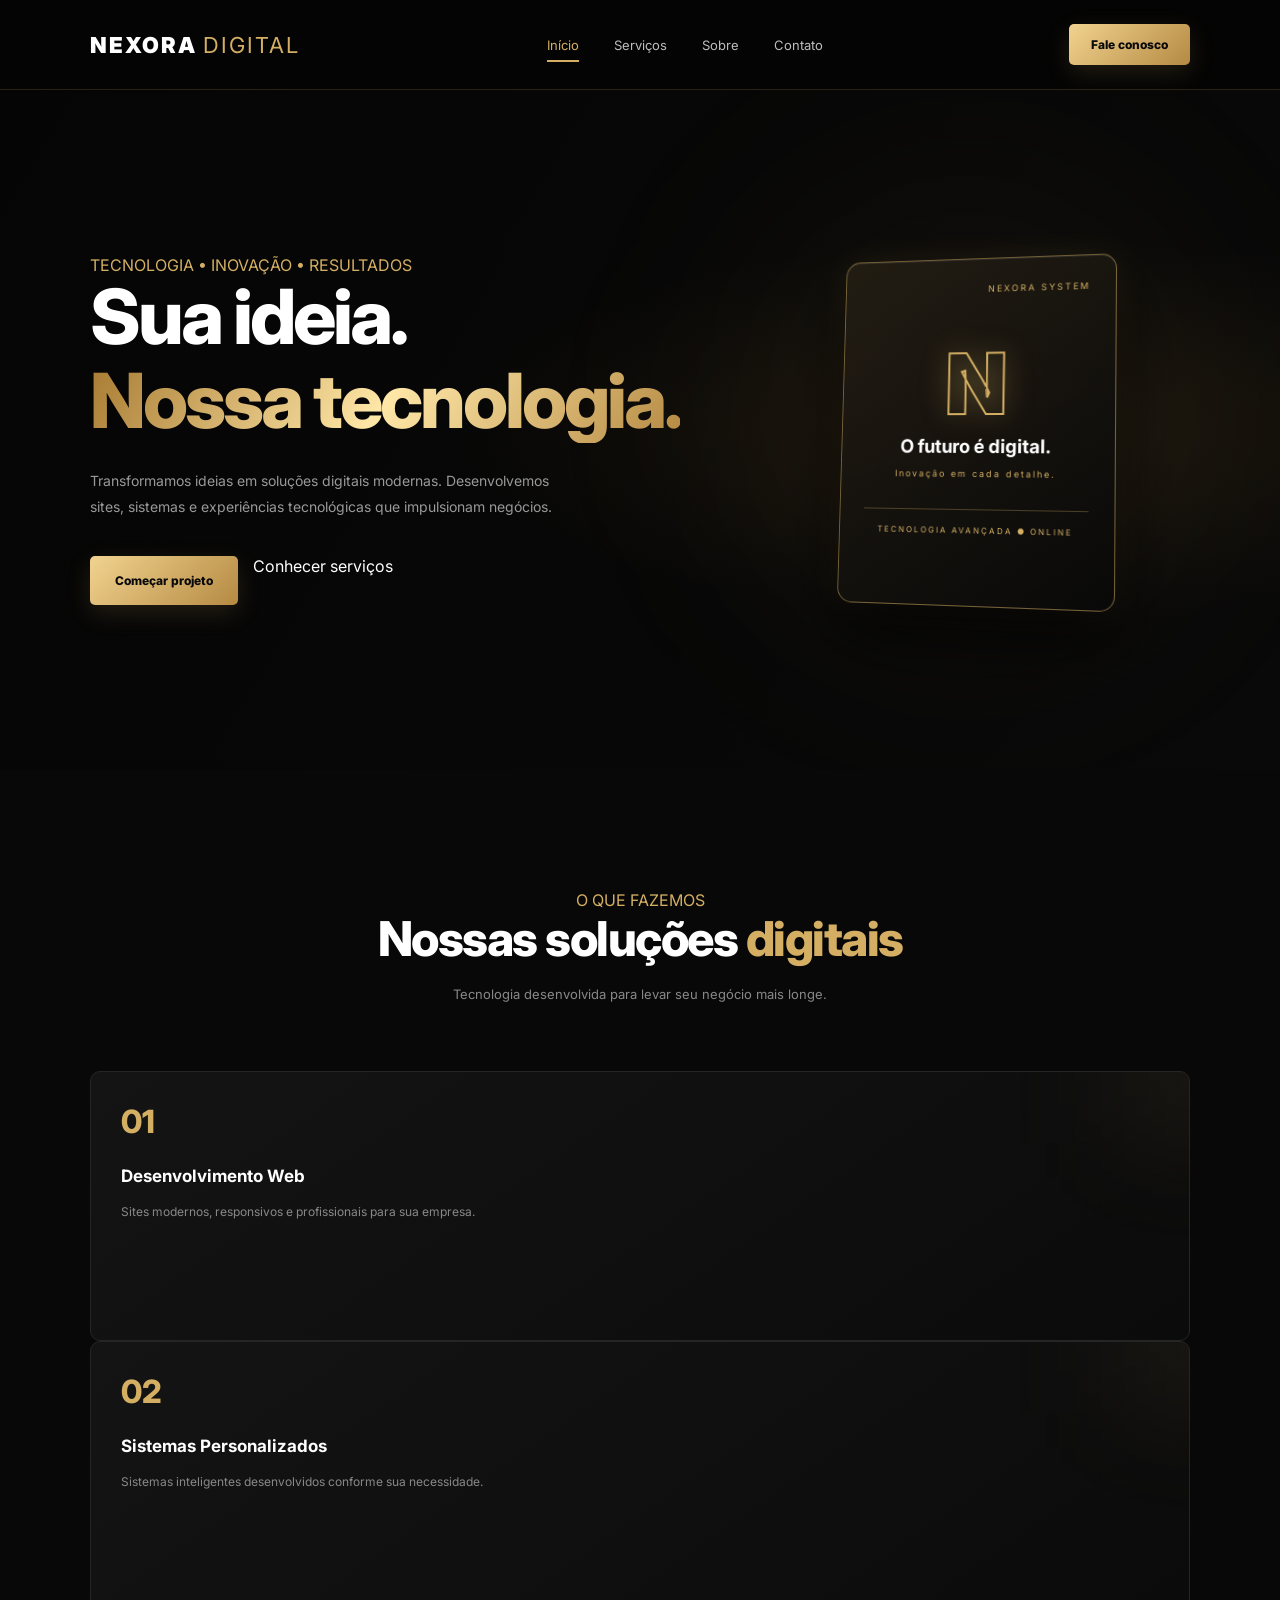
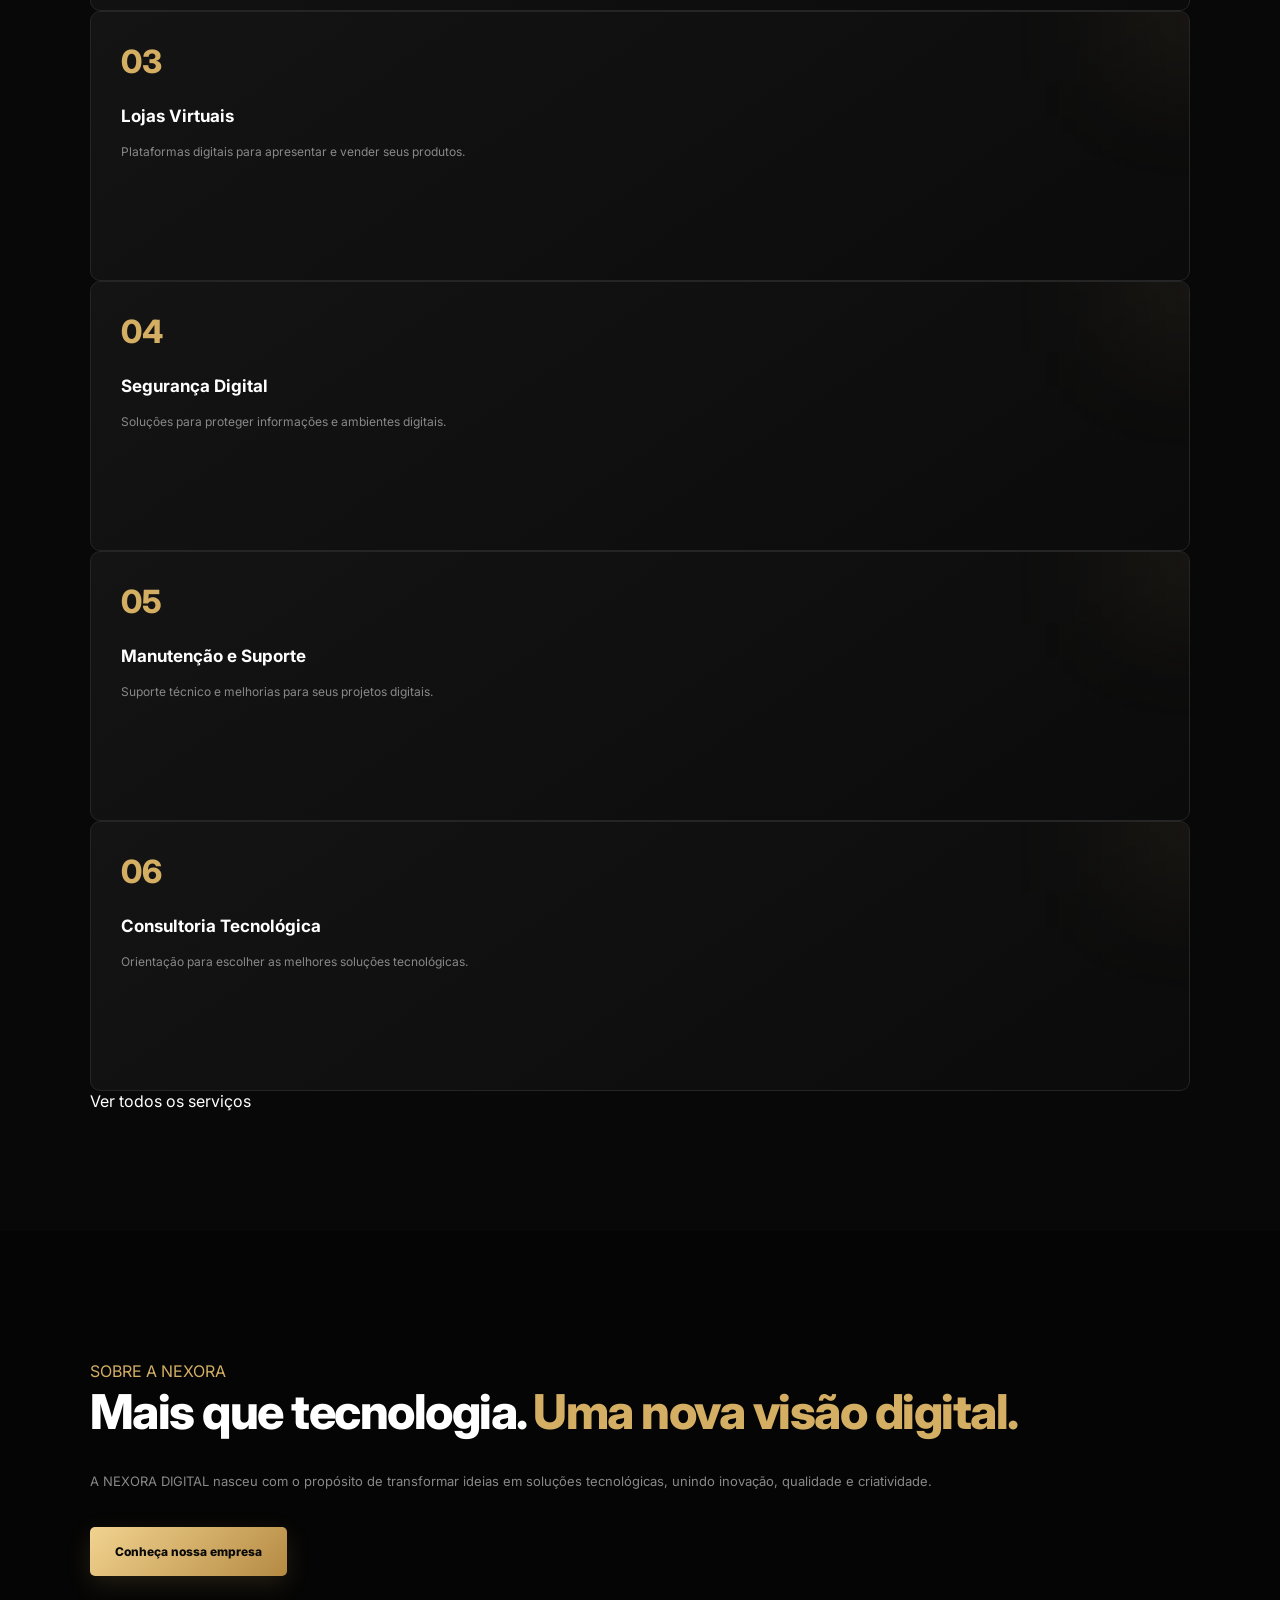
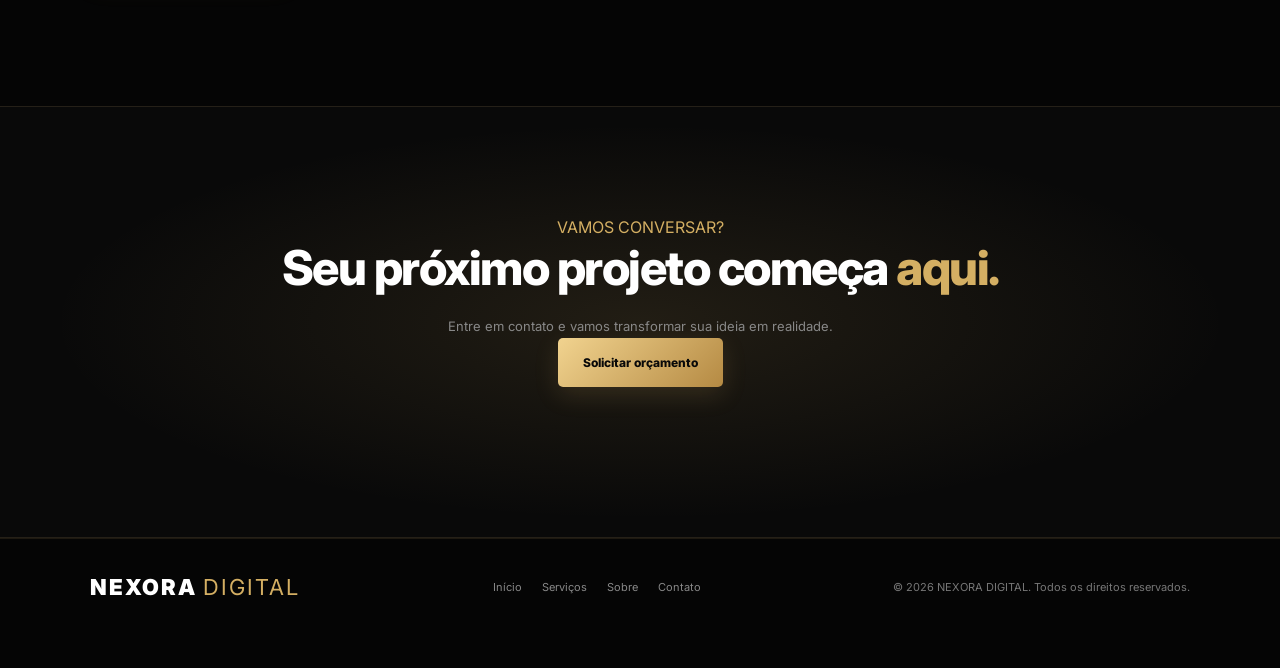
==== index.html @ 34d52ef3 "Add files via upload" ====
<!DOCTYPE html>
<html lang="pt-BR">

<head>
    <meta charset="UTF-8">
    <meta name="viewport" content="width=device-width, initial-scale=1.0">

    <title>NEXORA DIGITAL | Sites, Sistemas e Tecnologia</title>

    <meta name="description" content="A NEXORA DIGITAL transforma ideias em soluções digitais. Desenvolvemos sites modernos, sistemas personalizados e soluções tecnológicas para empresas.">

    <meta name="keywords" content="NEXORA DIGITAL, desenvolvimento de sites, criação de sites, sistemas personalizados, tecnologia, segurança digital">

    <meta name="author" content="NEXORA DIGITAL">
    <meta name="robots" content="index, follow">
    <meta name="theme-color" content="#050505">

    <!-- COMPARTILHAMENTO -->
    <meta property="og:title" content="NEXORA DIGITAL | Tecnologia e Inovação">
    <meta property="og:description" content="Sua ideia. Nossa tecnologia. Conheça as soluções digitais da NEXORA DIGITAL.">
    <meta property="og:type" content="website">
    <meta property="og:locale" content="pt_BR">

    <!-- FONTE -->
    <link rel="preconnect" href="https://fonts.googleapis.com">
    <link rel="preconnect" href="https://fonts.gstatic.com" crossorigin>
    <link href="https://fonts.googleapis.com/css2?family=Inter:wght@300;400;500;600;700;800;900&display=swap" rel="stylesheet">

    <!-- CSS -->
    <link rel="stylesheet" href="style.css">
</head>

<body>

    <!-- CABEÇALHO -->
    <header class="header">
        <div class="container">

            <a href="index.html" class="logo">
                NEXORA <span>DIGITAL</span>
            </a>

            <button class="menu-toggle" aria-label="Abrir menu" aria-expanded="false">
                <span></span>
                <span></span>
                <span></span>
            </button>

            <nav class="nav">
                <a href="index.html" class="active">Início</a>
                <a href="servicos.html">Serviços</a>
                <a href="sobre.html">Sobre</a>
                <a href="contato.html">Contato</a>
            </nav>

            <a href="contato.html" class="btn-primary">
                Fale conosco
            </a>

        </div>
    </header>

    <!-- INÍCIO -->
    <section class="hero">
        <div class="container hero-content">

            <div class="hero-info">
                <span class="tag">TECNOLOGIA • INOVAÇÃO • RESULTADOS</span>

                <h1>
                    Sua ideia.
                    <span>Nossa tecnologia.</span>
                </h1>

                <p>
                    Transformamos ideias em soluções digitais modernas.
                    Desenvolvemos sites, sistemas e experiências tecnológicas
                    que impulsionam negócios.
                </p>

                <div class="hero-buttons">
                    <a href="contato.html" class="btn-primary">
                        Começar projeto
                    </a>

                    <a href="servicos.html" class="btn-outline">
                        Conhecer serviços
                    </a>
                </div>
            </div>

            <div class="hero-decoration">

                <div class="tech-card">

                    <div class="tech-card-top">
                        <div class="tech-dots">
                            <span class="tech-dot"></span>
                            <span class="tech-dot"></span>
                            <span class="tech-dot"></span>
                        </div>

                        <span> NEXORA SYSTEM </span>
                    </div>

                    <div class="tech-card-content">
                        <div class="tech-symbol">N</div>

                        <h3>O futuro é digital.</h3>

                        <p>Inovação em cada detalhe.</p>
                    </div>

                    <div class="tech-card-footer">
                        <span>TECNOLOGIA AVANÇADA</span>
                        <span>● ONLINE</span>
                    </div>

                </div>

                <div class="floating-one"></div>
                <div class="floating-two"></div>

            </div>

        </div>
    </section>

    <!-- SERVIÇOS -->
    <section class="services">
        <div class="container">

            <div class="section-header">
                <span class="tag">O QUE FAZEMOS</span>
                <h2>Nossas soluções <span>digitais</span></h2>
                <p>Tecnologia desenvolvida para levar seu negócio mais longe.</p>
            </div>

            <div class="services-grid">

                <article class="service-card">
                    <div class="service-icon">01</div>
                    <h3>Desenvolvimento Web</h3>
                    <p>Sites modernos, responsivos e profissionais para sua empresa.</p>
                </article>

                <article class="service-card">
                    <div class="service-icon">02</div>
                    <h3>Sistemas Personalizados</h3>
                    <p>Sistemas inteligentes desenvolvidos conforme sua necessidade.</p>
                </article>

                <article class="service-card">
                    <div class="service-icon">03</div>
                    <h3>Lojas Virtuais</h3>
                    <p>Plataformas digitais para apresentar e vender seus produtos.</p>
                </article>

                <article class="service-card">
                    <div class="service-icon">04</div>
                    <h3>Segurança Digital</h3>
                    <p>Soluções para proteger informações e ambientes digitais.</p>
                </article>

                <article class="service-card">
                    <div class="service-icon">05</div>
                    <h3>Manutenção e Suporte</h3>
                    <p>Suporte técnico e melhorias para seus projetos digitais.</p>
                </article>

                <article class="service-card">
                    <div class="service-icon">06</div>
                    <h3>Consultoria Tecnológica</h3>
                    <p>Orientação para escolher as melhores soluções tecnológicas.</p>
                </article>

            </div>

            <div class="center-button">
                <a href="servicos.html" class="btn-outline">
                    Ver todos os serviços
                </a>
            </div>

        </div>
    </section>

    <!-- SOBRE -->
    <section class="about">
        <div class="container">

            <div class="about-content">
                <span class="tag">SOBRE A NEXORA</span>

                <h2>Mais que tecnologia. <span>Uma nova visão digital.</span></h2>

                <p>
                    A NEXORA DIGITAL nasceu com o propósito de transformar
                    ideias em soluções tecnológicas, unindo inovação,
                    qualidade e criatividade.
                </p>

                <a href="sobre.html" class="btn-primary">
                    Conheça nossa empresa
                </a>
            </div>

        </div>
    </section>

    <!-- CONTATO -->
    <section class="contact">
        <div class="container">

            <div class="section-header">
                <span class="tag">VAMOS CONVERSAR?</span>
                <h2>Seu próximo projeto começa <span>aqui.</span></h2>
                <p>Entre em contato e vamos transformar sua ideia em realidade.</p>

                <a href="contato.html" class="btn-primary">
                    Solicitar orçamento
                </a>
            </div>

        </div>
    </section>

    <!-- RODAPÉ -->
    <footer class="footer">
        <div class="container">

            <a href="index.html" class="logo">
                NEXORA <span>DIGITAL</span>
            </a>

            <div class="footer-links">
                <a href="index.html">Início</a>
                <a href="servicos.html">Serviços</a>
                <a href="sobre.html">Sobre</a>
                <a href="contato.html">Contato</a>
            </div>

            <p>© 2026 NEXORA DIGITAL. Todos os direitos reservados.</p>

        </div>
    </footer>

    <script src="script.js"></script>

</body>
</html>
---- style.css ----
/* ========================================
   NEXORA DIGITAL - DESIGN PREMIUM
======================================== */

@import url('https://fonts.googleapis.com/css2?family=Inter:wght@300;400;500;600;700;800;900&display=swap');

:root {
    --black: #050505;
    --black-light: #0b0b0b;
    --card: #101010;
    --gold: #d4af63;
    --gold-light: #f5d995;
    --gold-dark: #94702f;
    --white: #ffffff;
    --gray: #999999;
}

* {
    margin: 0;
    padding: 0;
    box-sizing: border-box;
    scroll-behavior: smooth;
}

body {
    background: var(--black);
    color: var(--white);
    font-family: 'Inter', sans-serif;
    overflow-x: hidden;
}

a {
    text-decoration: none;
    color: inherit;
}

button, input, select, textarea {
    font-family: inherit;
}

span {
    color: var(--gold);
}

::selection {
    background: var(--gold);
    color: #000;
}

/* ========================================
   CONTAINER
======================================== */

.container {
    width: 100%;
    max-width: 1200px;
    margin: 0 auto;
}

/* ========================================
   CABEÇALHO
======================================== */

.header {
    width: 100%;
    min-height: 90px;
    padding: 0 7%;
    display: flex;
    align-items: center;
    background: rgba(5, 5, 5, 0.92);
    backdrop-filter: blur(20px);
    border-bottom: 1px solid rgba(212, 175, 99, 0.18);
    position: sticky;
    top: 0;
    z-index: 1000;
}

.header > .container {
    display: flex;
    align-items: center;
    justify-content: space-between;
    gap: 35px;
}

.logo {
    font-size: 22px;
    font-weight: 900;
    letter-spacing: 2px;
    color: white;
    white-space: nowrap;
}

.logo span {
    color: var(--gold);
    font-weight: 400;
}

.nav {
    display: flex;
    align-items: center;
    gap: 35px;
}

.nav a {
    position: relative;
    font-size: 13px;
    color: #bdbdbd;
    transition: 0.3s;
}

.nav a::after {
    content: "";
    position: absolute;
    left: 0;
    bottom: -9px;
    width: 0;
    height: 2px;
    background: var(--gold);
    transition: 0.3s;
}

.nav a:hover,
.nav a.active {
    color: var(--gold);
}

.nav a:hover::after,
.nav a.active::after {
    width: 100%;
}

.header .btn-primary {
    white-space: nowrap;
    padding: 13px 22px;
}

.menu-toggle {
    display: none;
    width: 42px;
    height: 42px;
    padding: 9px;
    border: 1px solid rgba(212,175,99,0.4);
    background: #101010;
    border-radius: 6px;
    cursor: pointer;
}

.menu-toggle span {
    display: block;
    width: 100%;
    height: 2px;
    background: var(--gold);
    margin: 5px 0;
    border-radius: 3px;
    transition: 0.3s;
}

/* ========================================
   BOTÕES
======================================== */

.btn-primary {
    display: inline-block;
    padding: 17px 25px;
    background: linear-gradient(135deg, #f1d38f, #b58a43);
    color: #090909;
    font-size: 12px;
    font-weight: 800;
    border-radius: 5px;
    transition: 0.4s;
    box-shadow: 0 8px 25px rgba(212,175,99,0.15);
    border: none;
    cursor: pointer;
}

.btn-primary:hover {
    transform: translateY(-5px);
    box-shadow: 0 12px 35px rgba(212,175,99,0.35);
}

.btn-secondary {
    display: inline-block;
    padding: 16px 25px;
    border: 1px solid #383838;
    border-radius: 5px;
    color: #ddd;
    font-size: 12px;
    transition: 0.3s;
}

.btn-secondary:hover {
    border-color: var(--gold);
    color: var(--gold);
}

.section-button {
    text-align: center;
    margin-top: 45px;
}

/* ========================================
   HERO
======================================== */

.hero {
    min-height: 680px;
    padding: 90px 7%;
    display: flex;
    align-items: center;
    position: relative;
    overflow: hidden;
    background:
        radial-gradient(ellipse at 80% 50%, rgba(151,111,42,0.13), transparent 40%),
        linear-gradient(120deg, #050505, #090909);
}

.hero::before {
    content: "";
    position: absolute;
    width: 500px;
    height: 500px;
    border-radius: 50%;
    background: rgba(212,175,99,0.04);
    filter: blur(100px);
    top: 10%;
    right: 5%;
    pointer-events: none;
}

.hero > .container.hero-content {
    max-width: 1200px;
    width: 100%;
    display: flex;
    align-items: center;
    justify-content: space-between;
    gap: 45px;
    position: relative;
    z-index: 2;
}

.hero .hero-info {
    flex: 1;
    max-width: 590px;
    display: flex;
    flex-direction: column;
    align-items: flex-start;
    gap: 0;
    margin: 0;
    padding: 0;
    border: none;
}

.status {
    display: inline-block;
    color: var(--gold);
    font-size: 10px;
    font-weight: 700;
    letter-spacing: 3px;
    margin-bottom: 25px;
}

.hero h1 {
    font-size: clamp(45px, 6vw, 76px);
    line-height: 1.1;
    font-weight: 800;
    letter-spacing: -3px;
}

.hero h1 span {
    display: block;
    background: linear-gradient(
        120deg,
        #a77a31,
        #ffe7a7,
        #b58a43
    );
    background-clip: text;
    -webkit-background-clip: text;
    -webkit-text-fill-color: transparent;
}

.hero-info > p {
    color: #999;
    line-height: 1.9;
    font-size: 14px;
    max-width: 480px;
    margin-top: 25px;
}

.hero-buttons {
    display: flex;
    gap: 15px;
    margin-top: 35px;
    flex-wrap: wrap;
}

/* ========================================
   ELEMENTO 3D
======================================== */

.hero-decoration {
    flex: 0 0 430px;
    width: 430px;
    height: 430px;
    display: flex;
    align-items: center;
    justify-content: center;
    position: relative;
    perspective: 1000px;
    animation: float 6s ease-in-out infinite;
}

.orbit {
    position: absolute;
    width: 390px;
    height: 160px;
    border: 1px solid rgba(212,175,99,0.3);
    border-radius: 50%;
    transform: rotate(-35deg);
}

.orbit-two {
    transform: rotate(35deg);
    width: 360px;
    height: 180px;
    border-color: rgba(212,175,99,0.15);
}

.tech-card {
    width: 280px;
    height: 350px;
    padding: 25px;
    border: 1px solid rgba(212,175,99,0.5);
    border-radius: 15px;
    background: linear-gradient(
        145deg,
        rgba(35,29,19,0.95),
        rgba(8,8,8,0.98)
    );
    box-shadow:
        0 30px 70px rgba(0,0,0,0.8),
        inset 0 1px 1px rgba(255,255,255,0.1),
        0 0 35px rgba(212,175,99,0.1);
    transform: rotateY(-12deg) rotateX(5deg);
    position: relative;
    z-index: 2;
    transition: transform 0.2s ease;
}

.tech-card-top {
    display: flex;
    justify-content: space-between;
    font-size: 9px;
    letter-spacing: 2px;
    color: var(--gold);
}

.tech-dot {
    width: 7px;
    height: 7px;
    background: var(--gold);
    border-radius: 50%;
    box-shadow: 0 0 12px var(--gold);
}

.tech-card-content {
    text-align: center;
    margin-top: 40px;
}

.tech-symbol {
    font-size: 85px;
    font-weight: 900;
    color: transparent;
    -webkit-text-stroke: 2px var(--gold);
    text-shadow: 0 0 30px rgba(212,175,99,0.25);
}

.tech-card h2 {
    font-size: 18px;
    letter-spacing: 3px;
    margin-top: 15px;
}

.tech-card-content p {
    color: var(--gold);
    font-size: 9px;
    letter-spacing: 2px;
    margin-top: 10px;
}

.tech-card-footer {
    border-top: 1px solid rgba(212,175,99,0.3);
    margin-top: 30px;
    padding-top: 15px;
    text-align: center;
    font-size: 8px;
    color: #888;
    letter-spacing: 2px;
}

.floating-element {
    position: absolute;
    padding: 13px 18px;
    background: rgba(20,20,20,0.9);
    border: 1px solid rgba(212,175,99,0.3);
    border-radius: 7px;
    color: #ccc;
    font-size: 15px;
    box-shadow: 0 10px 30px #000;
    z-index: 5;
}

.floating-one {
    top: 65px;
    right: -10px;
}

.floating-two {
    bottom: 65px;
    left: -15px;
    color: var(--gold);
}

/* ========================================
   SERVIÇOS
======================================== */

.services {
    padding: 120px 7%;
    background: #080808;
}

.section-header {
    text-align: center;
    margin-bottom: 65px;
}

.section-header h2,
.about h2,
.contact h2 {
    font-size: clamp(32px, 4vw, 48px);
    font-weight: 800;
    letter-spacing: -1.5px;
    line-height: 1.2;
}

.section-header > p {
    color: #888;
    font-size: 13px;
    margin-top: 15px;
    line-height: 1.8;
}

.service-grid {
    display: grid;
    grid-template-columns: repeat(3, 1fr);
    gap: 20px;
}

.service-card {
    min-height: 270px;
    padding: 30px;
    background: linear-gradient(145deg, #141414, #0b0b0b);
    border: 1px solid #252525;
    border-radius: 10px;
    position: relative;
    overflow: hidden;
    transition: 0.4s;
}

.service-card::before {
    content: "";
    position: absolute;
    width: 150px;
    height: 150px;
    background: rgba(212,175,99,0.07);
    filter: blur(55px);
    top: -80px;
    right: -80px;
    transition: 0.4s;
}

.service-card:hover {
    transform: translateY(-10px);
    border-color: var(--gold-dark);
    box-shadow: 0 20px 45px rgba(0,0,0,0.5);
}

.service-icon {
    font-size: 32px;
    color: var(--gold);
    margin-bottom: 25px;
    font-weight: 800;
}

.service-card h3 {
    font-size: 17px;
    margin-bottom: 15px;
    position: relative;
}

.service-card p {
    color: #888;
    font-size: 12px;
    line-height: 1.9;
    margin-bottom: 20px;
    position: relative;
}

.service-card a {
    color: var(--gold);
    font-size: 11px;
    font-weight: 700;
    transition: 0.3s;
}

.service-card a:hover {
    letter-spacing: 1px;
}

/* ========================================
   SOBRE
======================================== */

.about {
    padding: 130px 7%;
    background: #050505;
}

.about > .container {
    display: flex;
    align-items: center;
    justify-content: space-between;
    gap: 80px;
}

.about-content {
    flex: 1;
}

.about-content h2 {
    line-height: 1.3;
    margin-bottom: 25px;
}

.about-content > p {
    color: #888;
    font-size: 13px;
    line-height: 2;
    margin-bottom: 18px;
}

.about-content .btn-primary {
    margin-top: 15px;
}

.about-visual {
    flex: 1;
    display: flex;
    justify-content: center;
    perspective: 1000px;
}

.about-box {
    width: 330px;
    height: 350px;
    border: 1px solid rgba(212,175,99,0.5);
    border-radius: 15px;
    background: linear-gradient(145deg, #1b1710, #080808);
    box-shadow: 20px 30px 70px rgba(0,0,0,0.8);
    display: flex;
    flex-direction: column;
    align-items: center;
    justify-content: center;
    transform: rotateY(10deg) rotateX(5deg);
    position: relative;
    overflow: hidden;
}

.about-symbol {
    font-size: 85px;
    font-weight: 900;
    color: transparent;
    -webkit-text-stroke: 2px var(--gold);
}

.about-box h3 {
    font-size: 23px;
    letter-spacing: 5px;
    margin-top: 10px;
}

.about-box p {
    color: var(--gold);
    font-size: 9px;
    letter-spacing: 4px;
    margin-top: 10px;
}

.about-decoration {
    position: absolute;
    width: 250px;
    height: 250px;
    border: 1px solid rgba(212,175,99,0.15);
    border-radius: 50%;
}

/* ========================================
   CONTATO
======================================== */

.contact {
    padding: 110px 7%;
    text-align: center;
    background:
        radial-gradient(ellipse at center, rgba(212,175,99,0.12), transparent 65%),
        #090909;
    border-top: 1px solid #252018;
    border-bottom: 1px solid #252018;
}

.contact h2 {
    max-width: 750px;
    margin: auto;
    line-height: 1.3;
}

.contact .section-header {
    margin-bottom: 40px;
}

.contact-form {
    max-width: 650px;
    margin: 0 auto;
    padding: 35px;
    text-align: left;
    background: linear-gradient(145deg, #141414, #090909);
    border: 1px solid rgba(212,175,99,0.25);
    border-radius: 12px;
    box-shadow: 0 20px 60px rgba(0,0,0,0.5);
}

.form-group {
    display: flex;
    flex-direction: column;
    gap: 10px;
    margin-bottom: 22px;
}

.form-group label {
    color: var(--gold-light);
    font-size: 12px;
    font-weight: 600;
}

.form-group input,
.form-group select,
.form-group textarea {
    width: 100%;
    padding: 15px;
    background: #080808;
    border: 1px solid #303030;
    border-radius: 6px;
    color: white;
    font-size: 13px;
    outline: none;
    transition: 0.3s;
}

.form-group input:focus,
.form-group select:focus,
.form-group textarea:focus {
    border-color: var(--gold);
    box-shadow: 0 0 15px rgba(212,175,99,0.1);
}

.form-group input::placeholder,
.form-group textarea::placeholder {
    color: #666;
}

.form-group select option {
    background: #101010;
    color: white;
}

.form-group textarea {
    resize: vertical;
    min-height: 130px;
}

.contact-form button {
    width: 100%;
    margin-top: 5px;
}

.whatsapp-direct {
    margin-top: 30px;
}

.whatsapp-direct p {
    color: #999;
    font-size: 13px;
    margin-bottom: 12px;
}

.whatsapp-direct a {
    color: var(--gold);
    font-size: 13px;
    font-weight: 700;
}

.whatsapp-direct a:hover {
    text-decoration: underline;
}

/* ========================================
   RODAPÉ
======================================== */

.footer {
    min-height: 130px;
    padding: 35px 7%;
    background: #050505;
    border-top: 1px solid rgba(212,175,99,0.12);
}

.footer > .container {
    display: flex;
    align-items: center;
    justify-content: space-between;
    flex-wrap: wrap;
    gap: 20px;
}

.footer p {
    color: #777;
    font-size: 11px;
}

.footer-links {
    display: flex;
    gap: 20px;
}

.footer-links a {
    color: #888;
    font-size: 11px;
    transition: 0.3s;
}

.footer-links a:hover {
    color: var(--gold);
}

/* ========================================
   ANIMAÇÕES
======================================== */

@keyframes float {
    0%, 100% {
        transform: translateY(0);
    }

    50% {
        transform: translateY(-18px);
    }
}

@keyframes slideLeft {
    from {
        opacity: 0;
        transform: translateX(-40px);
    }

    to {
        opacity: 1;
        transform: translateX(0);
    }
}

.reveal {
    opacity: 0;
    transform: translateY(35px);
    transition: opacity 0.8s ease, transform 0.8s ease;
}

.reveal.visible {
    opacity: 1;
    transform: translateY(0);
}

/* ========================================
   RESPONSIVIDADE
======================================== */

@media (max-width: 1000px) {

    .header {
        padding: 0 5%;
    }

    .header > .container {
        gap: 20px;
    }

    .nav {
        gap: 20px;
    }

    .hero {
        padding: 80px 5%;
    }

    .hero-decoration {
        transform: scale(0.85);
        flex-basis: 360px;
    }

    .service-grid {
        grid-template-columns: repeat(2, 1fr);
    }

    .about > .container {
        gap: 40px;
    }
}

@media (max-width: 750px) {

    .header {
        min-height: 75px;
        padding: 0 5%;
    }

    .header > .container {
        min-height: 75px;
        flex-wrap: wrap;
        position: relative;
    }

    .logo {
        font-size: 18px;
    }

    .menu-toggle {
        display: block;
        order: 2;
        margin-left: auto;
    }

    .header > .container > .btn-primary {
        display: none;
    }

    .nav {
        display: none;
        position: absolute;
        top: 75px;
        left: -5.6%;
        width: 111.2%;
        padding: 25px 20px;
        background: rgba(5,5,5,0.98);
        border-top: 1px solid rgba(212,175,99,0.2);
        border-bottom: 1px solid rgba(212,175,99,0.2);
        flex-direction: column;
        align-items: center;
        gap: 25px;
        box-shadow: 0 20px 30px rgba(0,0,0,0.5);
    }

    .nav.active {
        display: flex;
    }

    .nav a {
        font-size: 13px;
    }

    .hero {
        min-height: auto;
        padding: 85px 6% 60px;
    }

    .hero > .container.hero-content {
        flex-direction: column;
        text-align: center;
        gap: 20px;
    }

    .hero .hero-info {
        align-items: center;
        width: 100%;
    }

    .hero h1 {
        letter-spacing: -2px;
    }

    .hero-info > p {
        margin-left: auto;
        margin-right: auto;
    }

    .hero-buttons {
        justify-content: center;
    }

    .hero-decoration {
        margin-top: 25px;
        flex-basis: 380px;
        transform: scale(0.85);
    }

    .services {
        padding: 85px 6%;
    }

    .service-grid {
        grid-template-columns: 1fr;
    }

    .about {
        padding: 85px 7%;
    }

    .about > .container {
        flex-direction: column;
        text-align: center;
    }

    .about-content {
        width: 100%;
    }

    .about-visual {
        width: 100%;
    }

    .contact {
        padding: 85px 6%;
    }

    .contact-form {
        padding: 25px 20px;
    }

    .footer > .container {
        flex-direction: column;
        text-align: center;
    }

    .footer-links {
        justify-content: center;
        flex-wrap: wrap;
    }
}

@media (max-width: 400px) {

    .hero h1 {
        font-size: 42px;
    }

    .hero-decoration {
        transform: scale(0.72);
        margin-top: 0;
        margin-bottom: -35px;
    }

    .hero-buttons {
        flex-direction: column;
        width: 100%;
    }

    .hero-buttons a {
        width: 100%;
    }

    .section-header h2,
    .about h2,
    .contact h2 {
        font-size: 30px;
    }

    .about-box {
        max-width: 100%;
    }
}
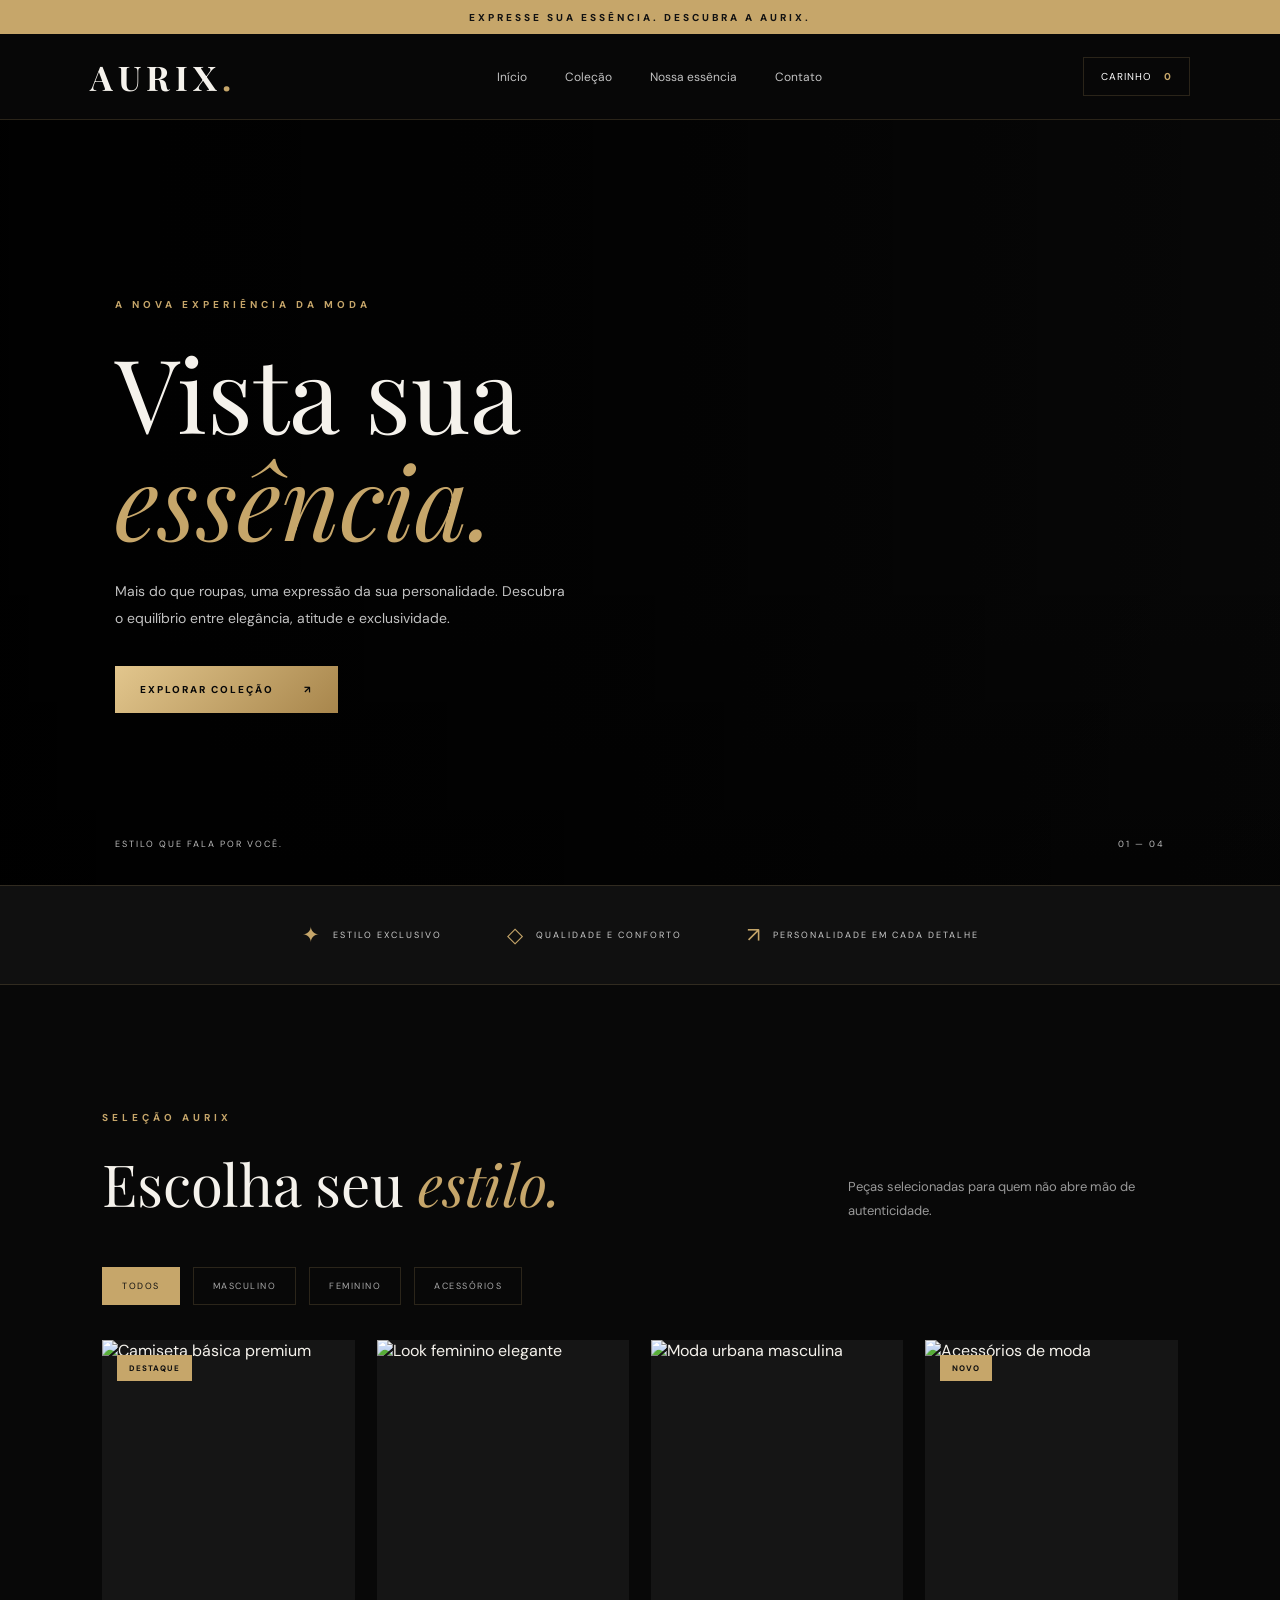
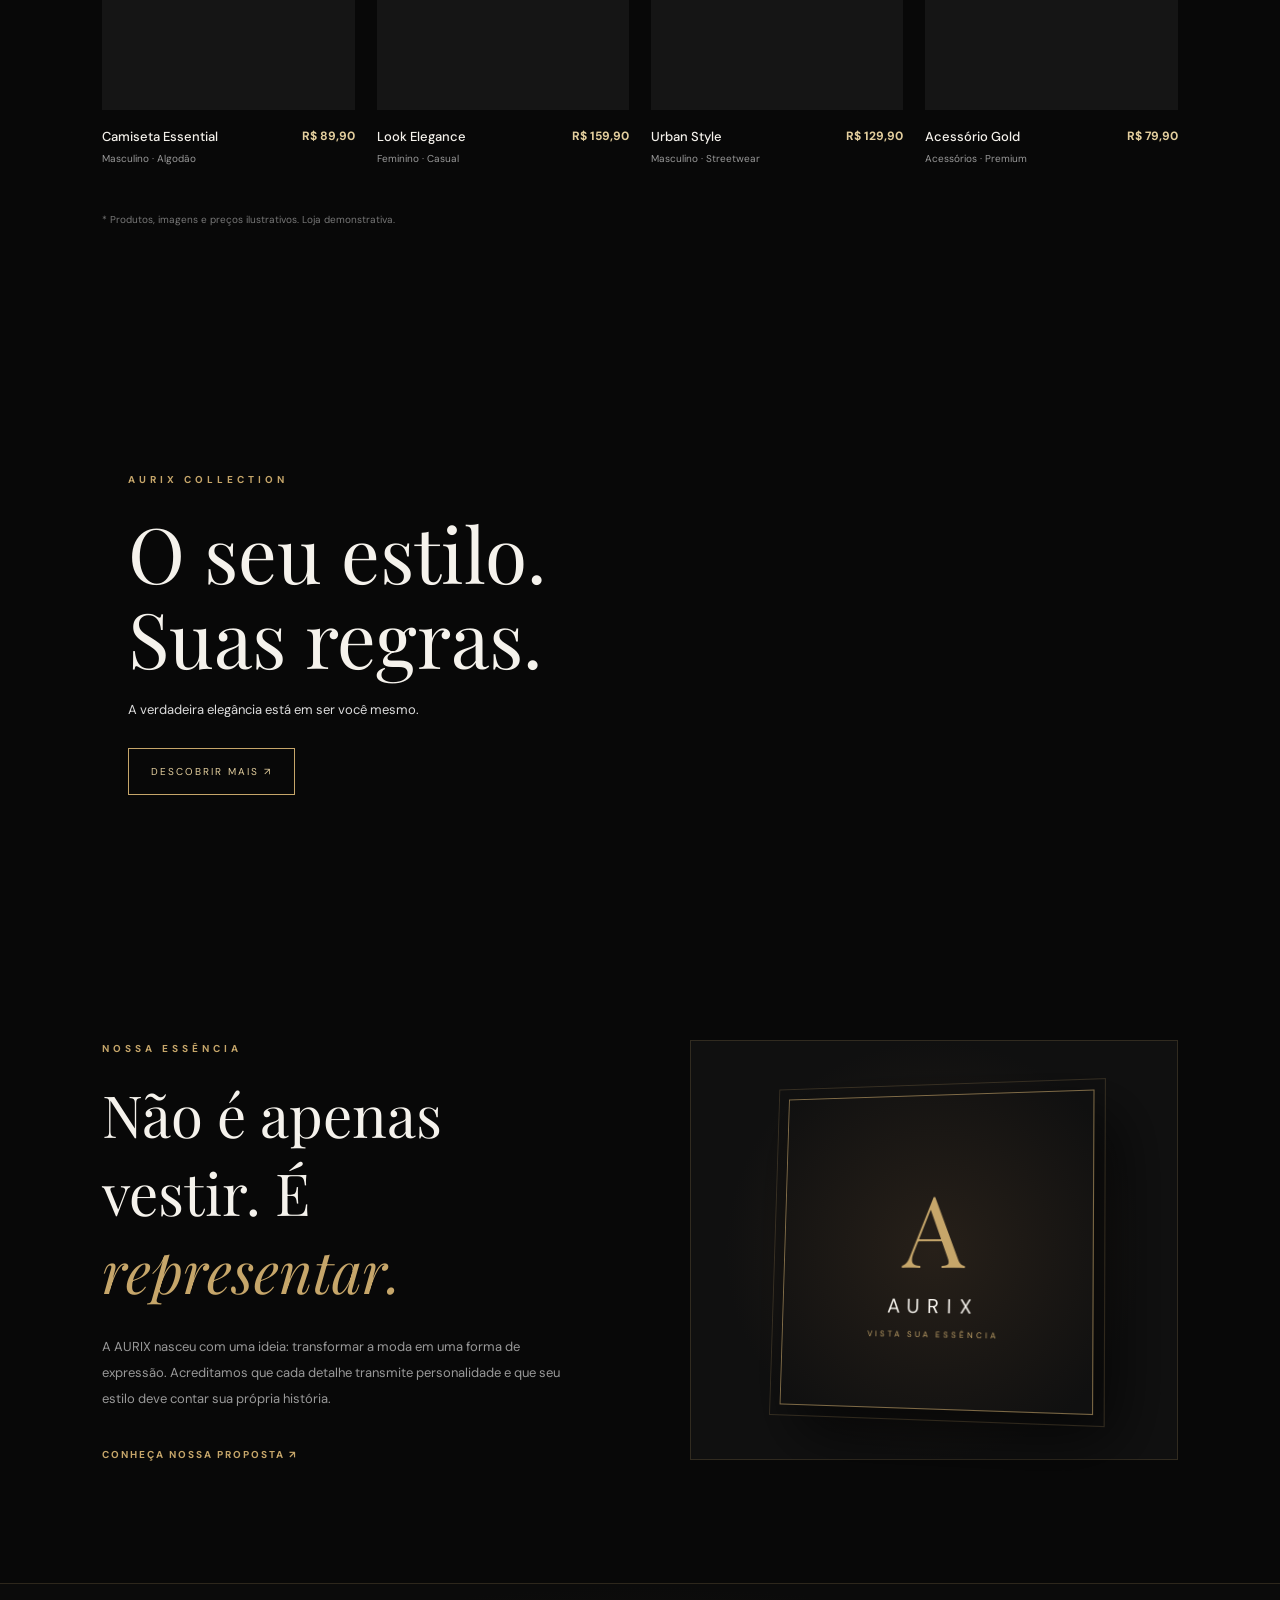
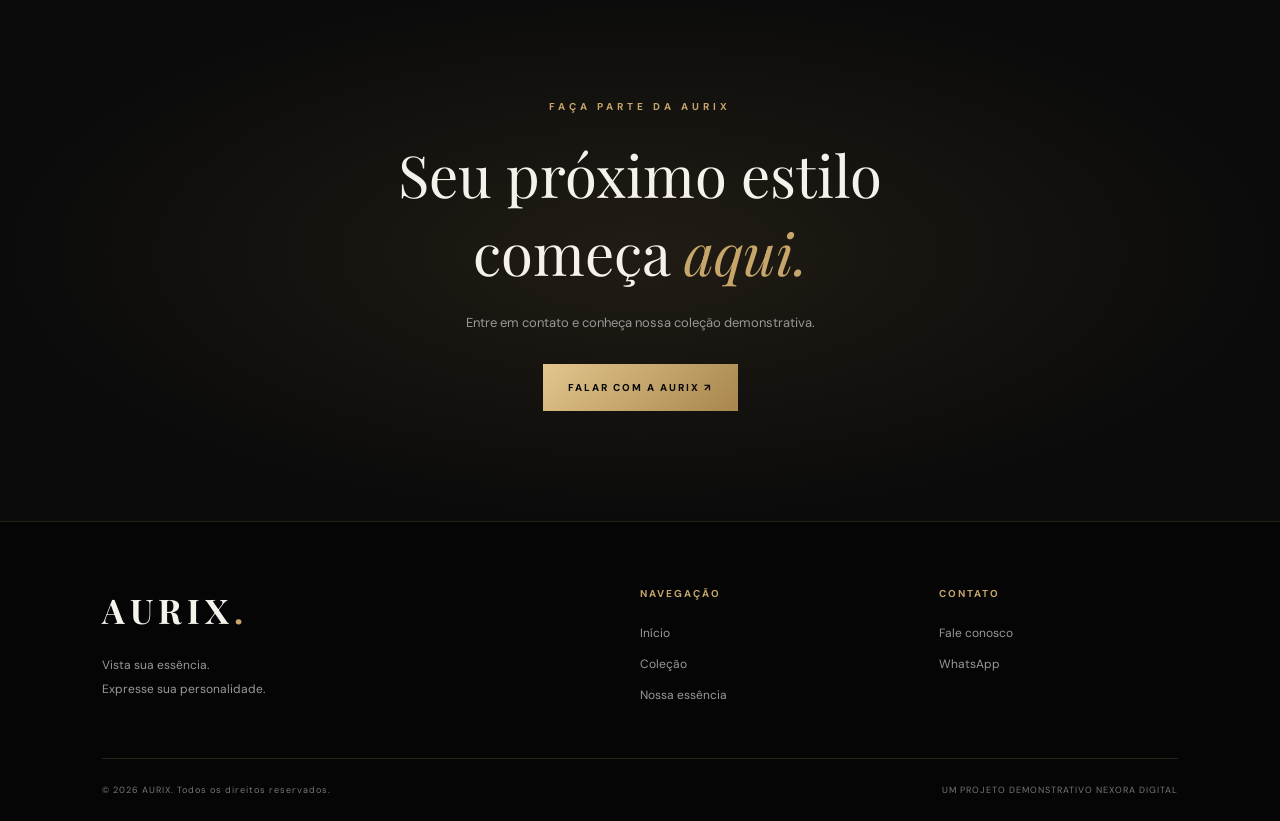
==== commit 26edddf6: "Add files via upload" ====
--- a/index.html
+++ b/index.html
@@ -1,252 +1,420 @@
-
 <!DOCTYPE html>
 <html lang="pt-BR">
-
 <head>
     <meta charset="UTF-8">
     <meta name="viewport" content="width=device-width, initial-scale=1.0">
 
-    <title>NEXORA DIGITAL | Sites, Sistemas e Tecnologia</title>
-
-    <meta name="description" content="A NEXORA DIGITAL transforma ideias em soluções digitais. Desenvolvemos sites modernos, sistemas personalizados e soluções tecnológicas para empresas.">
-
-    <meta name="keywords" content="NEXORA DIGITAL, desenvolvimento de sites, criação de sites, sistemas personalizados, tecnologia, segurança digital">
-
-    <meta name="author" content="NEXORA DIGITAL">
-    <meta name="robots" content="index, follow">
-    <meta name="theme-color" content="#050505">
-
-    <!-- COMPARTILHAMENTO -->
-    <meta property="og:title" content="NEXORA DIGITAL | Tecnologia e Inovação">
-    <meta property="og:description" content="Sua ideia. Nossa tecnologia. Conheça as soluções digitais da NEXORA DIGITAL.">
-    <meta property="og:type" content="website">
-    <meta property="og:locale" content="pt_BR">
-
-    <!-- FONTE -->
+    <title>AURIX | Vista sua essência</title>
+
+    <meta name="description" content="AURIX — Moda premium, estilo e personalidade. Descubra uma nova maneira de vestir sua essência.">
+
+    <meta name="theme-color" content="#080808">
+
     <link rel="preconnect" href="https://fonts.googleapis.com">
     <link rel="preconnect" href="https://fonts.gstatic.com" crossorigin>
-    <link href="https://fonts.googleapis.com/css2?family=Inter:wght@300;400;500;600;700;800;900&display=swap" rel="stylesheet">
-
-    <!-- CSS -->
+
+    <link href="https://fonts.googleapis.com/css2?family=DM+Sans:wght@300;400;500;600;700;800&family=Playfair+Display:wght@400;500;600;700&display=swap" rel="stylesheet">
+
     <link rel="stylesheet" href="style.css">
+
+    <script src="script.js" defer></script>
 </head>
 
 <body>
+
+    <!-- BARRA SUPERIOR -->
+    <div class="announcement">
+        <p>EXPRESSE SUA ESSÊNCIA. DESCUBRA A AURIX.</p>
+    </div>
 
     <!-- CABEÇALHO -->
     <header class="header">
-        <div class="container">
-
-            <a href="index.html" class="logo">
-                NEXORA <span>DIGITAL</span>
+
+        <div class="header-container">
+
+            <a href="#inicio" class="logo">
+                AURIX<span>.</span>
             </a>
 
-            <button class="menu-toggle" aria-label="Abrir menu" aria-expanded="false">
-                <span></span>
-                <span></span>
-                <span></span>
-            </button>
-
-            <nav class="nav">
-                <a href="index.html" class="active">Início</a>
-                <a href="servicos.html">Serviços</a>
-                <a href="sobre.html">Sobre</a>
-                <a href="contato.html">Contato</a>
+            <nav class="navigation" id="navigation">
+
+                <a href="#inicio">Início</a>
+                <a href="#colecao">Coleção</a>
+                <a href="#sobre">Nossa essência</a>
+                <a href="#contato">Contato</a>
+
             </nav>
 
-            <a href="contato.html" class="btn-primary">
-                Fale conosco
+            <div class="header-actions">
+
+                <button class="cart-button" id="cartButton" aria-label="Abrir carrinho">
+                    <span>CARINHO</span>
+                    <span class="cart-count" id="cartCount">0</span>
+                </button>
+
+                <button class="menu-button" id="menuButton" aria-label="Abrir menu">
+                    <span></span>
+                    <span></span>
+                </button>
+
+            </div>
+
+        </div>
+
+    </header>
+
+    <main>
+
+        <!-- HERO -->
+        <section class="hero" id="inicio">
+
+            <div class="hero-image"></div>
+
+            <div class="hero-overlay"></div>
+
+            <div class="hero-content">
+
+                <span class="hero-label">
+                    A NOVA EXPERIÊNCIA DA MODA
+                </span>
+
+                <h1>
+                    Vista sua<br>
+                    <span>essência.</span>
+                </h1>
+
+                <p>
+                    Mais do que roupas, uma expressão da sua personalidade.
+                    Descubra o equilíbrio entre elegância, atitude e exclusividade.
+                </p>
+
+                <a href="#colecao" class="primary-button">
+                    EXPLORAR COLEÇÃO
+                    <span>↗</span>
+                </a>
+
+            </div>
+
+            <div class="hero-bottom">
+                <span>ESTILO QUE FALA POR VOCÊ.</span>
+                <span>01 — 04</span>
+            </div>
+
+        </section>
+
+        <!-- DIFERENCIAIS -->
+        <section class="benefits">
+
+            <div class="benefit">
+                <span>✦</span>
+                <p>ESTILO EXCLUSIVO</p>
+            </div>
+
+            <div class="benefit">
+                <span>◇</span>
+                <p>QUALIDADE E CONFORTO</p>
+            </div>
+
+            <div class="benefit">
+                <span>↗</span>
+                <p>PERSONALIDADE EM CADA DETALHE</p>
+            </div>
+
+        </section>
+
+        <!-- COLEÇÃO -->
+        <section class="collection section" id="colecao">
+
+            <div class="section-heading">
+
+                <div>
+                    <span class="eyebrow">SELEÇÃO AURIX</span>
+                    <h2>Escolha seu <span>estilo.</span></h2>
+                </div>
+
+                <p>
+                    Peças selecionadas para quem não abre mão de autenticidade.
+                </p>
+
+            </div>
+
+            <div class="categories">
+
+                <button class="category active" data-filter="todos">
+                    TODOS
+                </button>
+
+                <button class="category" data-filter="masculino">
+                    MASCULINO
+                </button>
+
+                <button class="category" data-filter="feminino">
+                    FEMININO
+                </button>
+
+                <button class="category" data-filter="acessorios">
+                    ACESSÓRIOS
+                </button>
+
+            </div>
+
+            <div class="products-grid" id="productsGrid">
+
+                <!-- PRODUTO 1 -->
+                <article class="product-card" data-category="masculino">
+
+                    <div class="product-image">
+                        <img src="https://images.unsplash.com/photo-1521572163474-6864f9cf17ab?auto=format&fit=crop&w=800&q=85" alt="Camiseta básica premium">
+
+                        <span class="product-tag">DESTAQUE</span>
+
+                        <button class="quick-add" data-product="Camiseta Essential">
+                            + ADICIONAR
+                        </button>
+                    </div>
+
+                    <div class="product-info">
+                        <div>
+                            <h3>Camiseta Essential</h3>
+                            <p>Masculino · Algodão</p>
+                        </div>
+
+                        <strong>R$ 89,90</strong>
+                    </div>
+
+                </article>
+
+                <!-- PRODUTO 2 -->
+                <article class="product-card" data-category="feminino">
+
+                    <div class="product-image">
+                        <img src="https://images.unsplash.com/photo-1539109136881-3be0616acf4b?auto=format&fit=crop&w=800&q=85" alt="Look feminino elegante">
+
+                        <button class="quick-add" data-product="Look Elegance">
+                            + ADICIONAR
+                        </button>
+                    </div>
+
+                    <div class="product-info">
+                        <div>
+                            <h3>Look Elegance</h3>
+                            <p>Feminino · Casual</p>
+                        </div>
+
+                        <strong>R$ 159,90</strong>
+                    </div>
+
+                </article>
+
+                <!-- PRODUTO 3 -->
+                <article class="product-card" data-category="masculino">
+
+                    <div class="product-image">
+                        <img src="https://images.unsplash.com/photo-1515886657613-9f3515b0c78f?auto=format&fit=crop&w=800&q=85" alt="Moda urbana masculina">
+
+                        <button class="quick-add" data-product="Urban Style">
+                            + ADICIONAR
+                        </button>
+                    </div>
+
+                    <div class="product-info">
+                        <div>
+                            <h3>Urban Style</h3>
+                            <p>Masculino · Streetwear</p>
+                        </div>
+
+                        <strong>R$ 129,90</strong>
+                    </div>
+
+                </article>
+
+                <!-- PRODUTO 4 -->
+                <article class="product-card" data-category="acessorios">
+
+                    <div class="product-image">
+                        <img src="https://images.unsplash.com/photo-1611652022419-a9419f74343d?auto=format&fit=crop&w=800&q=85" alt="Acessórios de moda">
+
+                        <span class="product-tag">NOVO</span>
+
+                        <button class="quick-add" data-product="Acessório Gold">
+                            + ADICIONAR
+                        </button>
+                    </div>
+
+                    <div class="product-info">
+                        <div>
+                            <h3>Acessório Gold</h3>
+                            <p>Acessórios · Premium</p>
+                        </div>
+
+                        <strong>R$ 79,90</strong>
+                    </div>
+
+                </article>
+
+            </div>
+
+            <p class="demo-notice">
+                * Produtos, imagens e preços ilustrativos. Loja demonstrativa.
+            </p>
+
+        </section>
+
+        <!-- BANNER -->
+        <section class="editorial">
+
+            <div class="editorial-image"></div>
+
+            <div class="editorial-content">
+
+                <span class="eyebrow">AURIX COLLECTION</span>
+
+                <h2>
+                    O seu estilo.<br>
+                    Suas regras.
+                </h2>
+
+                <p>
+                    A verdadeira elegância está em ser você mesmo.
+                </p>
+
+                <a href="#colecao" class="outline-button">
+                    DESCOBRIR MAIS ↗
+                </a>
+
+            </div>
+
+        </section>
+
+        <!-- SOBRE -->
+        <section class="about section" id="sobre">
+
+            <div class="about-content">
+
+                <span class="eyebrow">NOSSA ESSÊNCIA</span>
+
+                <h2>
+                    Não é apenas<br>
+                    vestir. É <span>representar.</span>
+                </h2>
+
+                <p>
+                    A AURIX nasceu com uma ideia: transformar a moda em
+                    uma forma de expressão. Acreditamos que cada detalhe
+                    transmite personalidade e que seu estilo deve contar
+                    sua própria história.
+                </p>
+
+                <a href="#contato" class="text-link">
+                    CONHEÇA NOSSA PROPOSTA ↗
+                </a>
+
+            </div>
+
+            <div class="about-visual">
+                <div class="about-frame">
+                    <span>A</span>
+                    <p>AURIX</p>
+                    <small>VISTA SUA ESSÊNCIA</small>
+                </div>
+            </div>
+
+        </section>
+
+        <!-- NEWSLETTER -->
+        <section class="newsletter" id="contato">
+
+            <span class="eyebrow">FAÇA PARTE DA AURIX</span>
+
+            <h2>
+                Seu próximo estilo<br>
+                começa <span>aqui.</span>
+            </h2>
+
+            <p>
+                Entre em contato e conheça nossa coleção demonstrativa.
+            </p>
+
+            <a href="https://wa.me/5544984133529?text=Olá!%20Gostaria%20de%20conhecer%20a%20AURIX." target="_blank" rel="noopener noreferrer" class="primary-button">
+                FALAR COM A AURIX ↗
             </a>
 
-        </div>
-    </header>
-
-    <!-- INÍCIO -->
-    <section class="hero">
-        <div class="container hero-content">
-
-            <div class="hero-info">
-                <span class="tag">TECNOLOGIA • INOVAÇÃO • RESULTADOS</span>
-
-                <h1>
-                    Sua ideia.
-                    <span>Nossa tecnologia.</span>
-                </h1>
-
-                <p>
-                    Transformamos ideias em soluções digitais modernas.
-                    Desenvolvemos sites, sistemas e experiências tecnológicas
-                    que impulsionam negócios.
-                </p>
-
-                <div class="hero-buttons">
-                    <a href="contato.html" class="btn-primary">
-                        Começar projeto
-                    </a>
-
-                    <a href="servicos.html" class="btn-outline">
-                        Conhecer serviços
-                    </a>
-                </div>
-            </div>
-
-            <div class="hero-decoration">
-
-                <div class="tech-card">
-
-                    <div class="tech-card-top">
-                        <div class="tech-dots">
-                            <span class="tech-dot"></span>
-                            <span class="tech-dot"></span>
-                            <span class="tech-dot"></span>
-                        </div>
-
-                        <span> NEXORA SYSTEM </span>
-                    </div>
-
-                    <div class="tech-card-content">
-                        <div class="tech-symbol">N</div>
-
-                        <h3>O futuro é digital.</h3>
-
-                        <p>Inovação em cada detalhe.</p>
-                    </div>
-
-                    <div class="tech-card-footer">
-                        <span>TECNOLOGIA AVANÇADA</span>
-                        <span>● ONLINE</span>
-                    </div>
-
-                </div>
-
-                <div class="floating-one"></div>
-                <div class="floating-two"></div>
-
-            </div>
-
-        </div>
-    </section>
-
-    <!-- SERVIÇOS -->
-    <section class="services">
-        <div class="container">
-
-            <div class="section-header">
-                <span class="tag">O QUE FAZEMOS</span>
-                <h2>Nossas soluções <span>digitais</span></h2>
-                <p>Tecnologia desenvolvida para levar seu negócio mais longe.</p>
-            </div>
-
-            <div class="services-grid">
-
-                <article class="service-card">
-                    <div class="service-icon">01</div>
-                    <h3>Desenvolvimento Web</h3>
-                    <p>Sites modernos, responsivos e profissionais para sua empresa.</p>
-                </article>
-
-                <article class="service-card">
-                    <div class="service-icon">02</div>
-                    <h3>Sistemas Personalizados</h3>
-                    <p>Sistemas inteligentes desenvolvidos conforme sua necessidade.</p>
-                </article>
-
-                <article class="service-card">
-                    <div class="service-icon">03</div>
-                    <h3>Lojas Virtuais</h3>
-                    <p>Plataformas digitais para apresentar e vender seus produtos.</p>
-                </article>
-
-                <article class="service-card">
-                    <div class="service-icon">04</div>
-                    <h3>Segurança Digital</h3>
-                    <p>Soluções para proteger informações e ambientes digitais.</p>
-                </article>
-
-                <article class="service-card">
-                    <div class="service-icon">05</div>
-                    <h3>Manutenção e Suporte</h3>
-                    <p>Suporte técnico e melhorias para seus projetos digitais.</p>
-                </article>
-
-                <article class="service-card">
-                    <div class="service-icon">06</div>
-                    <h3>Consultoria Tecnológica</h3>
-                    <p>Orientação para escolher as melhores soluções tecnológicas.</p>
-                </article>
-
-            </div>
-
-            <div class="center-button">
-                <a href="servicos.html" class="btn-outline">
-                    Ver todos os serviços
-                </a>
-            </div>
-
-        </div>
-    </section>
-
-    <!-- SOBRE -->
-    <section class="about">
-        <div class="container">
-
-            <div class="about-content">
-                <span class="tag">SOBRE A NEXORA</span>
-
-                <h2>Mais que tecnologia. <span>Uma nova visão digital.</span></h2>
-
-                <p>
-                    A NEXORA DIGITAL nasceu com o propósito de transformar
-                    ideias em soluções tecnológicas, unindo inovação,
-                    qualidade e criatividade.
-                </p>
-
-                <a href="sobre.html" class="btn-primary">
-                    Conheça nossa empresa
-                </a>
-            </div>
-
-        </div>
-    </section>
-
-    <!-- CONTATO -->
-    <section class="contact">
-        <div class="container">
-
-            <div class="section-header">
-                <span class="tag">VAMOS CONVERSAR?</span>
-                <h2>Seu próximo projeto começa <span>aqui.</span></h2>
-                <p>Entre em contato e vamos transformar sua ideia em realidade.</p>
-
-                <a href="contato.html" class="btn-primary">
-                    Solicitar orçamento
-                </a>
-            </div>
-
-        </div>
-    </section>
+        </section>
+
+    </main>
 
     <!-- RODAPÉ -->
     <footer class="footer">
-        <div class="container">
-
-            <a href="index.html" class="logo">
-                NEXORA <span>DIGITAL</span>
-            </a>
-
-            <div class="footer-links">
-                <a href="index.html">Início</a>
-                <a href="servicos.html">Serviços</a>
-                <a href="sobre.html">Sobre</a>
-                <a href="contato.html">Contato</a>
-            </div>
-
-            <p>© 2026 NEXORA DIGITAL. Todos os direitos reservados.</p>
+
+        <div class="footer-main">
+
+            <div>
+                <a href="#inicio" class="logo footer-logo">
+                    AURIX<span>.</span>
+                </a>
+
+                <p>
+                    Vista sua essência.<br>
+                    Expresse sua personalidade.
+                </p>
+            </div>
+
+            <div class="footer-column">
+                <h3>NAVEGAÇÃO</h3>
+                <a href="#inicio">Início</a>
+                <a href="#colecao">Coleção</a>
+                <a href="#sobre">Nossa essência</a>
+            </div>
+
+            <div class="footer-column">
+                <h3>CONTATO</h3>
+                <a href="#contato">Fale conosco</a>
+                <a href="https://wa.me/554498413529" target="_blank" rel="noopener noreferrer">WhatsApp</a>
+            </div>
 
         </div>
+
+        <div class="footer-bottom">
+            <p>© <span id="year"></span> AURIX. Todos os direitos reservados.</p>
+
+            <span>UM PROJETO DEMONSTRATIVO NEXORA DIGITAL</span>
+        </div>
+
     </footer>
 
-    <script src="script.js"></script>
+    <!-- CARRINHO -->
+    <div class="cart-overlay" id="cartOverlay">
+
+        <div class="cart-panel">
+
+            <div class="cart-header">
+                <h2>Seu carrinho</h2>
+
+                <button id="closeCart" aria-label="Fechar carrinho">
+                    ✕
+                </button>
+            </div>
+
+            <div class="cart-items" id="cartItems">
+                <p class="empty-cart">Seu carrinho está vazio.</p>
+            </div>
+
+            <div class="cart-footer">
+                <div class="cart-total">
+                    <span>Total</span>
+                    <strong id="cartTotal">R$ 0,00</strong>
+                </div>
+
+                <button class="checkout-button" id="checkoutButton">
+                    FINALIZAR PELO WHATSAPP ↗
+                </button>
+
+                <small>Compra demonstrativa. Nenhum pagamento será realizado.</small>
+            </div>
+
+        </div>
+
+    </div>
 
 </body>
-</html>
+</html>
--- a/style.css
+++ b/style.css
@@ -1,991 +1,985 @@
-
-/* ========================================
-   NEXORA DIGITAL - DESIGN PREMIUM
-======================================== */
-
-@import url('https://fonts.googleapis.com/css2?family=Inter:wght@300;400;500;600;700;800;900&display=swap');
+@import url('https://fonts.googleapis.com/css2?family=DM+Sans:wght@300;400;500;600;700;800&family=Playfair+Display:wght@400;500;600;700&display=swap');
 
 :root {
-    --black: #050505;
-    --black-light: #0b0b0b;
-    --card: #101010;
-    --gold: #d4af63;
-    --gold-light: #f5d995;
-    --gold-dark: #94702f;
-    --white: #ffffff;
+    --black: #080808;
+    --black-light: #111111;
+    --card: #151515;
+    --gold: #c6a66a;
+    --gold-light: #e4cf9e;
+    --white: #f5f2ec;
     --gray: #999999;
+    --border: rgba(198, 166, 106, 0.18);
 }
 
 * {
     margin: 0;
     padding: 0;
     box-sizing: border-box;
+}
+
+html {
     scroll-behavior: smooth;
+    scroll-padding-top: 100px;
 }
 
 body {
     background: var(--black);
     color: var(--white);
-    font-family: 'Inter', sans-serif;
+    font-family: 'DM Sans', sans-serif;
     overflow-x: hidden;
 }
 
 a {
+    color: inherit;
     text-decoration: none;
-    color: inherit;
-}
-
-button, input, select, textarea {
+}
+
+button {
     font-family: inherit;
-}
-
-span {
-    color: var(--gold);
-}
-
-::selection {
+    cursor: pointer;
+}
+
+img {
+    display: block;
+    width: 100%;
+}
+
+/* BARRA SUPERIOR */
+
+.announcement {
+    min-height: 34px;
+    display: flex;
+    align-items: center;
+    justify-content: center;
     background: var(--gold);
-    color: #000;
-}
-
-/* ========================================
-   CONTAINER
-======================================== */
-
-.container {
-    width: 100%;
-    max-width: 1200px;
-    margin: 0 auto;
-}
-
-/* ========================================
-   CABEÇALHO
-======================================== */
+    color: #111;
+    padding: 8px 15px;
+    text-align: center;
+}
+
+.announcement p {
+    font-size: 10px;
+    letter-spacing: 3px;
+    font-weight: 800;
+}
+
+/* HEADER */
 
 .header {
-    width: 100%;
-    min-height: 90px;
-    padding: 0 7%;
-    display: flex;
-    align-items: center;
-    background: rgba(5, 5, 5, 0.92);
-    backdrop-filter: blur(20px);
-    border-bottom: 1px solid rgba(212, 175, 99, 0.18);
     position: sticky;
     top: 0;
-    z-index: 1000;
-}
-
-.header > .container {
+    z-index: 100;
+    background: rgba(8, 8, 8, 0.94);
+    backdrop-filter: blur(18px);
+    border-bottom: 1px solid var(--border);
+}
+
+.header-container {
+    max-width: 1400px;
+    min-height: 85px;
+    margin: auto;
+    padding: 0 7%;
     display: flex;
     align-items: center;
     justify-content: space-between;
-    gap: 35px;
 }
 
 .logo {
-    font-size: 22px;
-    font-weight: 900;
-    letter-spacing: 2px;
+    font-family: 'Playfair Display', serif;
+    font-size: 34px;
+    font-weight: 700;
+    letter-spacing: 5px;
+}
+
+.logo span {
+    color: var(--gold);
+}
+
+.navigation {
+    display: flex;
+    align-items: center;
+    gap: 38px;
+}
+
+.navigation a {
+    color: #c2c2c2;
+    font-size: 12px;
+    transition: .3s;
+}
+
+.navigation a:hover {
+    color: var(--gold);
+}
+
+.header-actions {
+    display: flex;
+    align-items: center;
+    gap: 20px;
+}
+
+.cart-button {
+    border: 1px solid var(--border);
+    background: transparent;
     color: white;
-    white-space: nowrap;
-}
-
-.logo span {
-    color: var(--gold);
-    font-weight: 400;
-}
-
-.nav {
-    display: flex;
-    align-items: center;
-    gap: 35px;
-}
-
-.nav a {
+    padding: 12px 17px;
+    display: flex;
+    align-items: center;
+    gap: 12px;
+    font-size: 10px;
+    letter-spacing: 1px;
+}
+
+.cart-count {
+    color: var(--gold);
+    font-weight: 800;
+}
+
+.menu-button {
+    display: none;
+    background: none;
+    border: none;
+}
+
+/* HERO */
+
+.hero {
+    min-height: 690px;
+    height: 85vh;
+    max-height: 850px;
     position: relative;
-    font-size: 13px;
-    color: #bdbdbd;
-    transition: 0.3s;
-}
-
-.nav a::after {
-    content: "";
+    display: flex;
+    align-items: center;
+    overflow: hidden;
+}
+
+.hero-image {
     position: absolute;
-    left: 0;
-    bottom: -9px;
-    width: 0;
-    height: 2px;
-    background: var(--gold);
-    transition: 0.3s;
-}
-
-.nav a:hover,
-.nav a.active {
-    color: var(--gold);
-}
-
-.nav a:hover::after,
-.nav a.active::after {
-    width: 100%;
-}
-
-.header .btn-primary {
-    white-space: nowrap;
-    padding: 13px 22px;
-}
-
-.menu-toggle {
-    display: none;
-    width: 42px;
-    height: 42px;
-    padding: 9px;
-    border: 1px solid rgba(212,175,99,0.4);
-    background: #101010;
-    border-radius: 6px;
-    cursor: pointer;
-}
-
-.menu-toggle span {
-    display: block;
-    width: 100%;
-    height: 2px;
-    background: var(--gold);
-    margin: 5px 0;
-    border-radius: 3px;
-    transition: 0.3s;
-}
-
-/* ========================================
-   BOTÕES
-======================================== */
-
-.btn-primary {
-    display: inline-block;
-    padding: 17px 25px;
-    background: linear-gradient(135deg, #f1d38f, #b58a43);
-    color: #090909;
-    font-size: 12px;
-    font-weight: 800;
-    border-radius: 5px;
-    transition: 0.4s;
-    box-shadow: 0 8px 25px rgba(212,175,99,0.15);
-    border: none;
-    cursor: pointer;
-}
-
-.btn-primary:hover {
-    transform: translateY(-5px);
-    box-shadow: 0 12px 35px rgba(212,175,99,0.35);
-}
-
-.btn-secondary {
-    display: inline-block;
-    padding: 16px 25px;
-    border: 1px solid #383838;
-    border-radius: 5px;
-    color: #ddd;
-    font-size: 12px;
-    transition: 0.3s;
-}
-
-.btn-secondary:hover {
-    border-color: var(--gold);
-    color: var(--gold);
-}
-
-.section-button {
-    text-align: center;
-    margin-top: 45px;
-}
-
-/* ========================================
-   HERO
-======================================== */
-
-.hero {
-    min-height: 680px;
-    padding: 90px 7%;
-    display: flex;
-    align-items: center;
-    position: relative;
-    overflow: hidden;
+    inset: 0;
     background:
-        radial-gradient(ellipse at 80% 50%, rgba(151,111,42,0.13), transparent 40%),
-        linear-gradient(120deg, #050505, #090909);
-}
-
-.hero::before {
-    content: "";
+        url('https://images.unsplash.com/photo-1539109136881-3be0616acf4b?auto=format&fit=crop&w=2000&q=90')
+        center 35% / cover no-repeat;
+    transform: scale(1.04);
+    animation: heroZoom 15s ease-in-out infinite alternate;
+}
+
+@keyframes heroZoom {
+    from { transform: scale(1.04); }
+    to { transform: scale(1.12); }
+}
+
+.hero-overlay {
     position: absolute;
-    width: 500px;
-    height: 500px;
-    border-radius: 50%;
-    background: rgba(212,175,99,0.04);
-    filter: blur(100px);
-    top: 10%;
-    right: 5%;
-    pointer-events: none;
-}
-
-.hero > .container.hero-content {
-    max-width: 1200px;
-    width: 100%;
-    display: flex;
-    align-items: center;
-    justify-content: space-between;
-    gap: 45px;
+    inset: 0;
+    background:
+        linear-gradient(90deg, rgba(0,0,0,.94) 0%, rgba(0,0,0,.68) 48%, rgba(0,0,0,.1) 100%),
+        linear-gradient(0deg, rgba(0,0,0,.4), transparent 45%);
+}
+
+.hero-content {
     position: relative;
     z-index: 2;
-}
-
-.hero .hero-info {
-    flex: 1;
-    max-width: 590px;
-    display: flex;
-    flex-direction: column;
-    align-items: flex-start;
-    gap: 0;
-    margin: 0;
-    padding: 0;
+    max-width: 1400px;
+    width: 100%;
+    margin: auto;
+    padding: 0 9%;
+    animation: appear 1s ease forwards;
+}
+
+@keyframes appear {
+    from {
+        opacity: 0;
+        transform: translateY(35px);
+    }
+    to {
+        opacity: 1;
+        transform: translateY(0);
+    }
+}
+
+.hero-label,
+.eyebrow {
+    color: var(--gold);
+    font-size: 10px;
+    font-weight: 700;
+    letter-spacing: 4px;
+}
+
+.hero h1 {
+    margin: 25px 0;
+    font-family: 'Playfair Display', serif;
+    font-size: clamp(65px, 8vw, 112px);
+    line-height: 1.05;
+    font-weight: 400;
+}
+
+.hero h1 span,
+.section-heading h2 span,
+.about h2 span,
+.newsletter h2 span {
+    color: var(--gold);
+    font-style: italic;
+}
+
+.hero-content > p {
+    max-width: 450px;
+    color: #c2c2c2;
+    font-size: 14px;
+    line-height: 1.9;
+    margin-bottom: 35px;
+}
+
+.primary-button {
+    display: inline-flex;
+    align-items: center;
+    gap: 30px;
+    padding: 17px 25px;
+    background: linear-gradient(135deg, #e2c68d, #a8864c);
+    color: #080808;
+    font-size: 10px;
+    letter-spacing: 2px;
+    font-weight: 800;
     border: none;
-}
-
-.status {
-    display: inline-block;
-    color: var(--gold);
-    font-size: 10px;
-    font-weight: 700;
-    letter-spacing: 3px;
-    margin-bottom: 25px;
-}
-
-.hero h1 {
-    font-size: clamp(45px, 6vw, 76px);
-    line-height: 1.1;
+    transition: .4s;
+}
+
+.primary-button:hover {
+    transform: translateY(-5px);
+    box-shadow: 0 12px 35px rgba(198, 166, 106, .25);
+}
+
+.hero-bottom {
+    position: absolute;
+    bottom: 35px;
+    left: 9%;
+    right: 9%;
+    display: flex;
+    justify-content: space-between;
+    color: #bcbcbc;
+    font-size: 9px;
+    letter-spacing: 2px;
+}
+
+/* DIFERENCIAIS */
+
+.benefits {
+    display: flex;
+    justify-content: center;
+    flex-wrap: wrap;
+    gap: 65px;
+    padding: 35px 5%;
+    background: #101010;
+    border-top: 1px solid var(--border);
+    border-bottom: 1px solid var(--border);
+}
+
+.benefit {
+    display: flex;
+    align-items: center;
+    gap: 13px;
+}
+
+.benefit span {
+    color: var(--gold);
+    font-size: 21px;
+}
+
+.benefit p {
+    font-size: 9px;
+    letter-spacing: 2px;
+    color: #ccc;
+}
+
+/* SEÇÕES */
+
+.section {
+    max-width: 1400px;
+    margin: auto;
+    padding: 120px 8%;
+}
+
+.section-heading {
+    display: flex;
+    justify-content: space-between;
+    align-items: end;
+    gap: 30px;
+    margin-bottom: 45px;
+}
+
+.section-heading h2,
+.about h2,
+.newsletter h2 {
+    margin-top: 18px;
+    font-family: 'Playfair Display', serif;
+    font-size: clamp(38px, 5vw, 58px);
+    font-weight: 400;
+}
+
+.section-heading > p {
+    max-width: 330px;
+    color: var(--gray);
+    font-size: 13px;
+    line-height: 1.8;
+}
+
+/* CATEGORIAS */
+
+.categories {
+    display: flex;
+    gap: 13px;
+    margin-bottom: 35px;
+    flex-wrap: wrap;
+}
+
+.category {
+    border: 1px solid var(--border);
+    padding: 12px 19px;
+    background: transparent;
+    color: #aaa;
+    font-size: 9px;
+    letter-spacing: 1.5px;
+    transition: .3s;
+}
+
+.category:hover,
+.category.active {
+    background: var(--gold);
+    color: #111;
+    border-color: var(--gold);
+}
+
+/* PRODUTOS */
+
+.products-grid {
+    display: grid;
+    grid-template-columns: repeat(4, 1fr);
+    gap: 22px;
+}
+
+.product-card {
+    min-width: 0;
+    transition: .4s;
+}
+
+.product-card:hover {
+    transform: translateY(-9px);
+}
+
+.product-image {
+    position: relative;
+    height: 370px;
+    background: var(--card);
+    overflow: hidden;
+}
+
+.product-image img {
+    width: 100%;
+    height: 100%;
+    object-fit: cover;
+    transition: transform .7s;
+}
+
+.product-card:hover .product-image img {
+    transform: scale(1.08);
+}
+
+.product-tag {
+    position: absolute;
+    top: 15px;
+    left: 15px;
+    background: var(--gold);
+    color: #111;
+    padding: 8px 12px;
+    font-size: 8px;
     font-weight: 800;
-    letter-spacing: -3px;
-}
-
-.hero h1 span {
-    display: block;
-    background: linear-gradient(
-        120deg,
-        #a77a31,
-        #ffe7a7,
-        #b58a43
-    );
-    background-clip: text;
-    -webkit-background-clip: text;
-    -webkit-text-fill-color: transparent;
-}
-
-.hero-info > p {
-    color: #999;
-    line-height: 1.9;
-    font-size: 14px;
-    max-width: 480px;
-    margin-top: 25px;
-}
-
-.hero-buttons {
-    display: flex;
-    gap: 15px;
-    margin-top: 35px;
-    flex-wrap: wrap;
-}
-
-/* ========================================
-   ELEMENTO 3D
-======================================== */
-
-.hero-decoration {
-    flex: 0 0 430px;
-    width: 430px;
-    height: 430px;
-    display: flex;
-    align-items: center;
-    justify-content: center;
+    letter-spacing: 1px;
+}
+
+.quick-add {
+    position: absolute;
+    bottom: 0;
+    left: 0;
+    width: 100%;
+    border: none;
+    padding: 17px;
+    background: rgba(198, 166, 106, .95);
+    color: #111;
+    font-weight: 800;
+    font-size: 10px;
+    letter-spacing: 2px;
+    transform: translateY(100%);
+    transition: .3s;
+}
+
+.product-card:hover .quick-add {
+    transform: translateY(0);
+}
+
+.product-info {
+    display: flex;
+    justify-content: space-between;
+    gap: 10px;
+    align-items: start;
+    padding: 18px 0;
+}
+
+.product-info h3 {
+    font-size: 13px;
+    font-weight: 500;
+}
+
+.product-info p {
+    margin-top: 7px;
+    font-size: 10px;
+    color: var(--gray);
+}
+
+.product-info strong {
+    color: var(--gold-light);
+    font-size: 12px;
+    white-space: nowrap;
+}
+
+.demo-notice {
+    color: #777;
+    font-size: 10px;
+    margin-top: 30px;
+}
+
+/* EDITORIAL */
+
+.editorial {
+    min-height: 570px;
     position: relative;
-    perspective: 1000px;
-    animation: float 6s ease-in-out infinite;
-}
-
-.orbit {
+    display: flex;
+    align-items: center;
+    overflow: hidden;
+}
+
+.editorial-image {
     position: absolute;
-    width: 390px;
-    height: 160px;
-    border: 1px solid rgba(212,175,99,0.3);
-    border-radius: 50%;
-    transform: rotate(-35deg);
-}
-
-.orbit-two {
-    transform: rotate(35deg);
-    width: 360px;
-    height: 180px;
-    border-color: rgba(212,175,99,0.15);
-}
-
-.tech-card {
-    width: 280px;
-    height: 350px;
-    padding: 25px;
-    border: 1px solid rgba(212,175,99,0.5);
-    border-radius: 15px;
-    background: linear-gradient(
-        145deg,
-        rgba(35,29,19,0.95),
-        rgba(8,8,8,0.98)
-    );
-    box-shadow:
-        0 30px 70px rgba(0,0,0,0.8),
-        inset 0 1px 1px rgba(255,255,255,0.1),
-        0 0 35px rgba(212,175,99,0.1);
-    transform: rotateY(-12deg) rotateX(5deg);
+    inset: 0;
+    background:
+        url('https://images.unsplash.com/photo-1483985988355-763728e1935b?auto=format&fit=crop&w=1800&q=85')
+        center 40% / cover;
+    filter: brightness(.58);
+}
+
+.editorial-content {
     position: relative;
     z-index: 2;
-    transition: transform 0.2s ease;
-}
-
-.tech-card-top {
-    display: flex;
-    justify-content: space-between;
-    font-size: 9px;
+    padding: 80px 10%;
+}
+
+.editorial h2 {
+    margin: 22px 0;
+    font-family: 'Playfair Display', serif;
+    font-size: clamp(50px, 6vw, 78px);
+    font-weight: 400;
+    line-height: 1.1;
+}
+
+.editorial-content p {
+    color: #ddd;
+    font-size: 13px;
+    margin-bottom: 30px;
+}
+
+.outline-button {
+    display: inline-block;
+    border: 1px solid var(--gold);
+    padding: 16px 22px;
+    color: var(--gold-light);
+    font-size: 10px;
     letter-spacing: 2px;
-    color: var(--gold);
-}
-
-.tech-dot {
-    width: 7px;
-    height: 7px;
+    transition: .3s;
+}
+
+.outline-button:hover {
     background: var(--gold);
-    border-radius: 50%;
-    box-shadow: 0 0 12px var(--gold);
-}
-
-.tech-card-content {
-    text-align: center;
-    margin-top: 40px;
-}
-
-.tech-symbol {
-    font-size: 85px;
-    font-weight: 900;
-    color: transparent;
-    -webkit-text-stroke: 2px var(--gold);
-    text-shadow: 0 0 30px rgba(212,175,99,0.25);
-}
-
-.tech-card h2 {
-    font-size: 18px;
+    color: #111;
+}
+
+/* SOBRE */
+
+.about {
+    display: grid;
+    grid-template-columns: 1fr 1fr;
+    align-items: center;
+    gap: 100px;
+}
+
+.about-content > p {
+    margin: 25px 0 30px;
+    max-width: 480px;
+    color: var(--gray);
+    line-height: 2;
+    font-size: 13px;
+}
+
+.text-link {
+    color: var(--gold);
+    font-size: 10px;
+    font-weight: 700;
+    letter-spacing: 2px;
+}
+
+.about-visual {
+    min-height: 420px;
+    display: grid;
+    place-items: center;
+    background:
+        radial-gradient(circle at center, #272019, #101010 65%);
+    border: 1px solid var(--border);
+    perspective: 1000px;
+}
+
+.about-frame {
+    width: 65%;
+    aspect-ratio: 1;
+    border: 1px solid rgba(198, 166, 106, .6);
+    outline: 1px solid rgba(198, 166, 106, .2);
+    outline-offset: 10px;
+    display: flex;
+    align-items: center;
+    justify-content: center;
+    flex-direction: column;
+    transform: rotateY(-12deg) rotateX(5deg);
+    box-shadow: 20px 25px 60px rgba(0,0,0,.7);
+    transition: .5s;
+}
+
+.about-frame:hover {
+    transform: rotateY(0) rotateX(0) translateY(-8px);
+}
+
+.about-frame span {
+    font-family: 'Playfair Display', serif;
+    font-size: 100px;
+    color: var(--gold);
+}
+
+.about-frame p {
+    letter-spacing: 8px;
+    font-size: 20px;
+}
+
+.about-frame small {
+    margin-top: 10px;
+    color: var(--gold);
     letter-spacing: 3px;
-    margin-top: 15px;
-}
-
-.tech-card-content p {
-    color: var(--gold);
-    font-size: 9px;
-    letter-spacing: 2px;
-    margin-top: 10px;
-}
-
-.tech-card-footer {
-    border-top: 1px solid rgba(212,175,99,0.3);
-    margin-top: 30px;
-    padding-top: 15px;
-    text-align: center;
     font-size: 8px;
-    color: #888;
-    letter-spacing: 2px;
-}
-
-.floating-element {
-    position: absolute;
-    padding: 13px 18px;
-    background: rgba(20,20,20,0.9);
-    border: 1px solid rgba(212,175,99,0.3);
-    border-radius: 7px;
-    color: #ccc;
-    font-size: 15px;
-    box-shadow: 0 10px 30px #000;
-    z-index: 5;
-}
-
-.floating-one {
-    top: 65px;
-    right: -10px;
-}
-
-.floating-two {
-    bottom: 65px;
-    left: -15px;
-    color: var(--gold);
-}
-
-/* ========================================
-   SERVIÇOS
-======================================== */
-
-.services {
-    padding: 120px 7%;
-    background: #080808;
-}
-
-.section-header {
-    text-align: center;
-    margin-bottom: 65px;
-}
-
-.section-header h2,
-.about h2,
-.contact h2 {
-    font-size: clamp(32px, 4vw, 48px);
-    font-weight: 800;
-    letter-spacing: -1.5px;
-    line-height: 1.2;
-}
-
-.section-header > p {
-    color: #888;
-    font-size: 13px;
-    margin-top: 15px;
-    line-height: 1.8;
-}
-
-.service-grid {
-    display: grid;
-    grid-template-columns: repeat(3, 1fr);
-    gap: 20px;
-}
-
-.service-card {
-    min-height: 270px;
-    padding: 30px;
-    background: linear-gradient(145deg, #141414, #0b0b0b);
-    border: 1px solid #252525;
-    border-radius: 10px;
-    position: relative;
-    overflow: hidden;
-    transition: 0.4s;
-}
-
-.service-card::before {
-    content: "";
-    position: absolute;
-    width: 150px;
-    height: 150px;
-    background: rgba(212,175,99,0.07);
-    filter: blur(55px);
-    top: -80px;
-    right: -80px;
-    transition: 0.4s;
-}
-
-.service-card:hover {
-    transform: translateY(-10px);
-    border-color: var(--gold-dark);
-    box-shadow: 0 20px 45px rgba(0,0,0,0.5);
-}
-
-.service-icon {
-    font-size: 32px;
-    color: var(--gold);
-    margin-bottom: 25px;
-    font-weight: 800;
-}
-
-.service-card h3 {
-    font-size: 17px;
-    margin-bottom: 15px;
-    position: relative;
-}
-
-.service-card p {
-    color: #888;
-    font-size: 12px;
-    line-height: 1.9;
-    margin-bottom: 20px;
-    position: relative;
-}
-
-.service-card a {
-    color: var(--gold);
-    font-size: 11px;
-    font-weight: 700;
-    transition: 0.3s;
-}
-
-.service-card a:hover {
-    letter-spacing: 1px;
-}
-
-/* ========================================
-   SOBRE
-======================================== */
-
-.about {
-    padding: 130px 7%;
-    background: #050505;
-}
-
-.about > .container {
-    display: flex;
-    align-items: center;
-    justify-content: space-between;
-    gap: 80px;
-}
-
-.about-content {
-    flex: 1;
-}
-
-.about-content h2 {
-    line-height: 1.3;
-    margin-bottom: 25px;
-}
-
-.about-content > p {
-    color: #888;
-    font-size: 13px;
-    line-height: 2;
-    margin-bottom: 18px;
-}
-
-.about-content .btn-primary {
-    margin-top: 15px;
-}
-
-.about-visual {
-    flex: 1;
-    display: flex;
-    justify-content: center;
-    perspective: 1000px;
-}
-
-.about-box {
-    width: 330px;
-    height: 350px;
-    border: 1px solid rgba(212,175,99,0.5);
-    border-radius: 15px;
-    background: linear-gradient(145deg, #1b1710, #080808);
-    box-shadow: 20px 30px 70px rgba(0,0,0,0.8);
-    display: flex;
-    flex-direction: column;
-    align-items: center;
-    justify-content: center;
-    transform: rotateY(10deg) rotateX(5deg);
-    position: relative;
-    overflow: hidden;
-}
-
-.about-symbol {
-    font-size: 85px;
-    font-weight: 900;
-    color: transparent;
-    -webkit-text-stroke: 2px var(--gold);
-}
-
-.about-box h3 {
-    font-size: 23px;
-    letter-spacing: 5px;
-    margin-top: 10px;
-}
-
-.about-box p {
-    color: var(--gold);
-    font-size: 9px;
-    letter-spacing: 4px;
-    margin-top: 10px;
-}
-
-.about-decoration {
-    position: absolute;
-    width: 250px;
-    height: 250px;
-    border: 1px solid rgba(212,175,99,0.15);
-    border-radius: 50%;
-}
-
-/* ========================================
-   CONTATO
-======================================== */
-
-.contact {
-    padding: 110px 7%;
+}
+
+/* NEWSLETTER */
+
+.newsletter {
+    padding: 110px 20px;
     text-align: center;
     background:
-        radial-gradient(ellipse at center, rgba(212,175,99,0.12), transparent 65%),
-        #090909;
-    border-top: 1px solid #252018;
-    border-bottom: 1px solid #252018;
-}
-
-.contact h2 {
-    max-width: 750px;
+        radial-gradient(ellipse at center, #211c14, #0b0b0b 70%);
+    border-top: 1px solid var(--border);
+}
+
+.newsletter h2 {
+    margin: 20px 0;
+}
+
+.newsletter > p {
+    margin: 0 auto 30px;
+    color: var(--gray);
+    font-size: 13px;
+    line-height: 1.8;
+}
+
+/* RODAPÉ */
+
+.footer {
+    padding: 65px 8% 25px;
+    background: #050505;
+    border-top: 1px solid var(--border);
+}
+
+.footer-main {
+    max-width: 1250px;
     margin: auto;
-    line-height: 1.3;
-}
-
-.contact .section-header {
-    margin-bottom: 40px;
-}
-
-.contact-form {
-    max-width: 650px;
-    margin: 0 auto;
-    padding: 35px;
-    text-align: left;
-    background: linear-gradient(145deg, #141414, #090909);
-    border: 1px solid rgba(212,175,99,0.25);
-    border-radius: 12px;
-    box-shadow: 0 20px 60px rgba(0,0,0,0.5);
-}
-
-.form-group {
+    display: grid;
+    grid-template-columns: 2fr 1fr 1fr;
+    gap: 60px;
+    padding-bottom: 55px;
+}
+
+.footer-logo {
+    display: inline-block;
+    margin-bottom: 20px;
+}
+
+.footer-main > div:first-child > p {
+    color: var(--gray);
+    font-size: 12px;
+    line-height: 2;
+}
+
+.footer-column {
     display: flex;
     flex-direction: column;
-    gap: 10px;
-    margin-bottom: 22px;
-}
-
-.form-group label {
-    color: var(--gold-light);
+    gap: 15px;
+}
+
+.footer-column h3 {
+    color: var(--gold);
+    font-size: 10px;
+    letter-spacing: 2px;
+    margin-bottom: 10px;
+}
+
+.footer-column a {
+    color: #999;
     font-size: 12px;
-    font-weight: 600;
-}
-
-.form-group input,
-.form-group select,
-.form-group textarea {
+    transition: .3s;
+}
+
+.footer-column a:hover {
+    color: var(--gold);
+}
+
+.footer-bottom {
+    max-width: 1250px;
+    margin: auto;
+    padding-top: 25px;
+    border-top: 1px solid var(--border);
+    display: flex;
+    justify-content: space-between;
+    gap: 20px;
+    color: #777;
+    font-size: 9px;
+    letter-spacing: 1px;
+}
+
+/* CARRINHO */
+
+.cart-overlay {
+    position: fixed;
+    inset: 0;
+    z-index: 200;
+    background: rgba(0,0,0,.75);
+    opacity: 0;
+    visibility: hidden;
+    transition: .3s;
+}
+
+.cart-overlay.open {
+    opacity: 1;
+    visibility: visible;
+}
+
+.cart-panel {
+    position: absolute;
+    right: 0;
+    top: 0;
+    width: min(440px, 100%);
+    height: 100%;
+    background: #111;
+    padding: 30px;
+    display: flex;
+    flex-direction: column;
+    transform: translateX(100%);
+    transition: .4s;
+}
+
+.cart-overlay.open .cart-panel {
+    transform: translateX(0);
+}
+
+.cart-header {
+    display: flex;
+    justify-content: space-between;
+    align-items: center;
+    padding-bottom: 25px;
+    border-bottom: 1px solid var(--border);
+}
+
+.cart-header h2 {
+    font-family: 'Playfair Display', serif;
+    font-size: 27px;
+    font-weight: 400;
+}
+
+.cart-header button {
+    background: none;
+    color: white;
+    border: none;
+    font-size: 23px;
+}
+
+.cart-items {
+    flex: 1;
+    overflow-y: auto;
+    padding: 25px 0;
+}
+
+.empty-cart {
+    text-align: center;
+    color: var(--gray);
+    font-size: 13px;
+    padding: 35px 0;
+}
+
+.cart-footer {
+    border-top: 1px solid var(--border);
+    padding-top: 25px;
+}
+
+.cart-total {
+    display: flex;
+    justify-content: space-between;
+    margin-bottom: 20px;
+    font-size: 14px;
+}
+
+.cart-total strong {
+    color: var(--gold);
+}
+
+.checkout-button {
     width: 100%;
-    padding: 15px;
-    background: #080808;
-    border: 1px solid #303030;
-    border-radius: 6px;
-    color: white;
-    font-size: 13px;
-    outline: none;
-    transition: 0.3s;
-}
-
-.form-group input:focus,
-.form-group select:focus,
-.form-group textarea:focus {
-    border-color: var(--gold);
-    box-shadow: 0 0 15px rgba(212,175,99,0.1);
-}
-
-.form-group input::placeholder,
-.form-group textarea::placeholder {
-    color: #666;
-}
-
-.form-group select option {
-    background: #101010;
-    color: white;
-}
-
-.form-group textarea {
-    resize: vertical;
-    min-height: 130px;
-}
-
-.contact-form button {
-    width: 100%;
-    margin-top: 5px;
-}
-
-.whatsapp-direct {
-    margin-top: 30px;
-}
-
-.whatsapp-direct p {
-    color: #999;
-    font-size: 13px;
-    margin-bottom: 12px;
-}
-
-.whatsapp-direct a {
-    color: var(--gold);
-    font-size: 13px;
-    font-weight: 700;
-}
-
-.whatsapp-direct a:hover {
-    text-decoration: underline;
-}
-
-/* ========================================
-   RODAPÉ
-======================================== */
-
-.footer {
-    min-height: 130px;
-    padding: 35px 7%;
-    background: #050505;
-    border-top: 1px solid rgba(212,175,99,0.12);
-}
-
-.footer > .container {
-    display: flex;
-    align-items: center;
-    justify-content: space-between;
-    flex-wrap: wrap;
-    gap: 20px;
-}
-
-.footer p {
+    background: var(--gold);
+    color: #111;
+    padding: 17px;
+    border: none;
+    font-size: 10px;
+    font-weight: 800;
+    letter-spacing: 1px;
+}
+
+.cart-footer small {
+    display: block;
+    text-align: center;
     color: #777;
-    font-size: 11px;
-}
-
-.footer-links {
-    display: flex;
-    gap: 20px;
-}
-
-.footer-links a {
-    color: #888;
-    font-size: 11px;
-    transition: 0.3s;
-}
-
-.footer-links a:hover {
-    color: var(--gold);
-}
-
-/* ========================================
-   ANIMAÇÕES
-======================================== */
-
-@keyframes float {
-    0%, 100% {
-        transform: translateY(0);
-    }
-
-    50% {
-        transform: translateY(-18px);
-    }
-}
-
-@keyframes slideLeft {
-    from {
-        opacity: 0;
-        transform: translateX(-40px);
-    }
-
-    to {
-        opacity: 1;
-        transform: translateX(0);
-    }
-}
-
-.reveal {
-    opacity: 0;
-    transform: translateY(35px);
-    transition: opacity 0.8s ease, transform 0.8s ease;
-}
-
-.reveal.visible {
-    opacity: 1;
-    transform: translateY(0);
-}
-
-/* ========================================
-   RESPONSIVIDADE
-======================================== */
+    font-size: 9px;
+    margin-top: 15px;
+}
+
+/* RESPONSIVIDADE */
 
 @media (max-width: 1000px) {
 
-    .header {
-        padding: 0 5%;
-    }
-
-    .header > .container {
-        gap: 20px;
-    }
-
-    .nav {
-        gap: 20px;
+    .products-grid {
+        grid-template-columns: repeat(2, 1fr);
+    }
+
+    .product-image {
+        height: 380px;
+    }
+
+    .about {
+        gap: 45px;
+    }
+
+}
+
+@media (max-width: 700px) {
+
+    .header-container {
+        min-height: 72px;
+        padding: 0 6%;
+    }
+
+    .logo {
+        font-size: 27px;
+    }
+
+    .navigation {
+        position: absolute;
+        top: 72px;
+        left: 0;
+        width: 100%;
+        background: #0b0b0b;
+        padding: 25px;
+        display: none;
+        flex-direction: column;
+        align-items: flex-start;
+        gap: 25px;
+        border-bottom: 1px solid var(--border);
+    }
+
+    .navigation.active {
+        display: flex;
+    }
+
+    .navigation a {
+        font-size: 13px;
+    }
+
+    .menu-button {
+        display: flex;
+        flex-direction: column;
+        gap: 6px;
+        padding: 8px;
+    }
+
+    .menu-button span {
+        width: 22px;
+        height: 2px;
+        background: var(--gold);
+    }
+
+    .cart-button {
+        padding: 10px;
+        gap: 8px;
+        font-size: 8px;
     }
 
     .hero {
-        padding: 80px 5%;
-    }
-
-    .hero-decoration {
-        transform: scale(0.85);
-        flex-basis: 360px;
-    }
-
-    .service-grid {
-        grid-template-columns: repeat(2, 1fr);
-    }
-
-    .about > .container {
-        gap: 40px;
-    }
-}
-
-@media (max-width: 750px) {
-
-    .header {
-        min-height: 75px;
-        padding: 0 5%;
-    }
-
-    .header > .container {
-        min-height: 75px;
-        flex-wrap: wrap;
-        position: relative;
-    }
-
-    .logo {
-        font-size: 18px;
-    }
-
-    .menu-toggle {
-        display: block;
-        order: 2;
-        margin-left: auto;
-    }
-
-    .header > .container > .btn-primary {
-        display: none;
-    }
-
-    .nav {
-        display: none;
-        position: absolute;
-        top: 75px;
-        left: -5.6%;
-        width: 111.2%;
-        padding: 25px 20px;
-        background: rgba(5,5,5,0.98);
-        border-top: 1px solid rgba(212,175,99,0.2);
-        border-bottom: 1px solid rgba(212,175,99,0.2);
+        height: 700px;
+        min-height: 600px;
+    }
+
+    .hero-image {
+        background-position: 58% center;
+    }
+
+    .hero-overlay {
+        background: linear-gradient(90deg, rgba(0,0,0,.85), rgba(0,0,0,.35)),
+                    linear-gradient(0deg, rgba(0,0,0,.6), transparent);
+    }
+
+    .hero-content {
+        padding: 0 7%;
+    }
+
+    .hero h1 {
+        font-size: 67px;
+    }
+
+    .hero-content > p {
+        font-size: 12px;
+    }
+
+    .hero-bottom {
+        left: 7%;
+        right: 7%;
+        font-size: 8px;
+    }
+
+    .benefits {
+        gap: 22px;
+        padding: 25px 15px;
         flex-direction: column;
         align-items: center;
-        gap: 25px;
-        box-shadow: 0 20px 30px rgba(0,0,0,0.5);
-    }
-
-    .nav.active {
-        display: flex;
-    }
-
-    .nav a {
-        font-size: 13px;
-    }
-
-    .hero {
-        min-height: auto;
-        padding: 85px 6% 60px;
-    }
-
-    .hero > .container.hero-content {
+    }
+
+    .section {
+        padding: 80px 6%;
+    }
+
+    .section-heading {
+        align-items: flex-start;
         flex-direction: column;
-        text-align: center;
-        gap: 20px;
-    }
-
-    .hero .hero-info {
-        align-items: center;
-        width: 100%;
+        gap: 15px;
+    }
+
+    .section-heading h2,
+    .about h2,
+    .newsletter h2 {
+        font-size: 42px;
+    }
+
+    .products-grid {
+        gap: 25px 12px;
+    }
+
+    .product-image {
+        height: 270px;
+    }
+
+    .product-info {
+        flex-direction: column;
+        gap: 8px;
+    }
+
+    .product-info h3 {
+        font-size: 12px;
+    }
+
+    .quick-add {
+        transform: translateY(0);
+        padding: 13px 5px;
+        font-size: 8px;
+    }
+
+    .editorial {
+        min-height: 490px;
+    }
+
+    .editorial-content {
+        padding: 60px 7%;
+    }
+
+    .editorial h2 {
+        font-size: 54px;
+    }
+
+    .about {
+        grid-template-columns: 1fr;
+        gap: 45px;
+    }
+
+    .about-visual {
+        min-height: 340px;
+    }
+
+    .about-frame span {
+        font-size: 75px;
+    }
+
+    .newsletter {
+        padding: 85px 20px;
+    }
+
+    .footer {
+        padding: 50px 7% 25px;
+    }
+
+    .footer-main {
+        grid-template-columns: 1fr 1fr;
+        gap: 35px;
+    }
+
+    .footer-main > div:first-child {
+        grid-column: 1 / -1;
+    }
+
+    .footer-bottom {
+        flex-direction: column;
+        line-height: 1.8;
+    }
+
+}
+
+@media (max-width: 380px) {
+
+    .product-image {
+        height: 220px;
     }
 
     .hero h1 {
-        letter-spacing: -2px;
-    }
-
-    .hero-info > p {
-        margin-left: auto;
-        margin-right: auto;
-    }
-
-    .hero-buttons {
-        justify-content: center;
-    }
-
-    .hero-decoration {
-        margin-top: 25px;
-        flex-basis: 380px;
-        transform: scale(0.85);
-    }
-
-    .services {
-        padding: 85px 6%;
-    }
-
-    .service-grid {
-        grid-template-columns: 1fr;
-    }
-
-    .about {
-        padding: 85px 7%;
-    }
-
-    .about > .container {
-        flex-direction: column;
-        text-align: center;
-    }
-
-    .about-content {
-        width: 100%;
-    }
-
-    .about-visual {
-        width: 100%;
-    }
-
-    .contact {
-        padding: 85px 6%;
-    }
-
-    .contact-form {
-        padding: 25px 20px;
-    }
-
-    .footer > .container {
-        flex-direction: column;
-        text-align: center;
-    }
-
-    .footer-links {
-        justify-content: center;
-        flex-wrap: wrap;
-    }
-}
-
-@media (max-width: 400px) {
-
-    .hero h1 {
-        font-size: 42px;
-    }
-
-    .hero-decoration {
-        transform: scale(0.72);
-        margin-top: 0;
-        margin-bottom: -35px;
-    }
-
-    .hero-buttons {
-        flex-direction: column;
-        width: 100%;
-    }
-
-    .hero-buttons a {
-        width: 100%;
-    }
-
-    .section-header h2,
-    .about h2,
-    .contact h2 {
-        font-size: 30px;
-    }
-
-    .about-box {
-        max-width: 100%;
-    }
-}
+        font-size: 55px;
+    }
+
+    .header-actions {
+        gap: 10px;
+    }
+
+}
+
+/* ACESSIBILIDADE */
+
+@media (prefers-reduced-motion: reduce) {
+    *,
+    *::before,
+    *::after {
+        scroll-behavior: auto !important;
+        animation-duration: .01ms !important;
+        transition-duration: .01ms !important;
+    }
+}
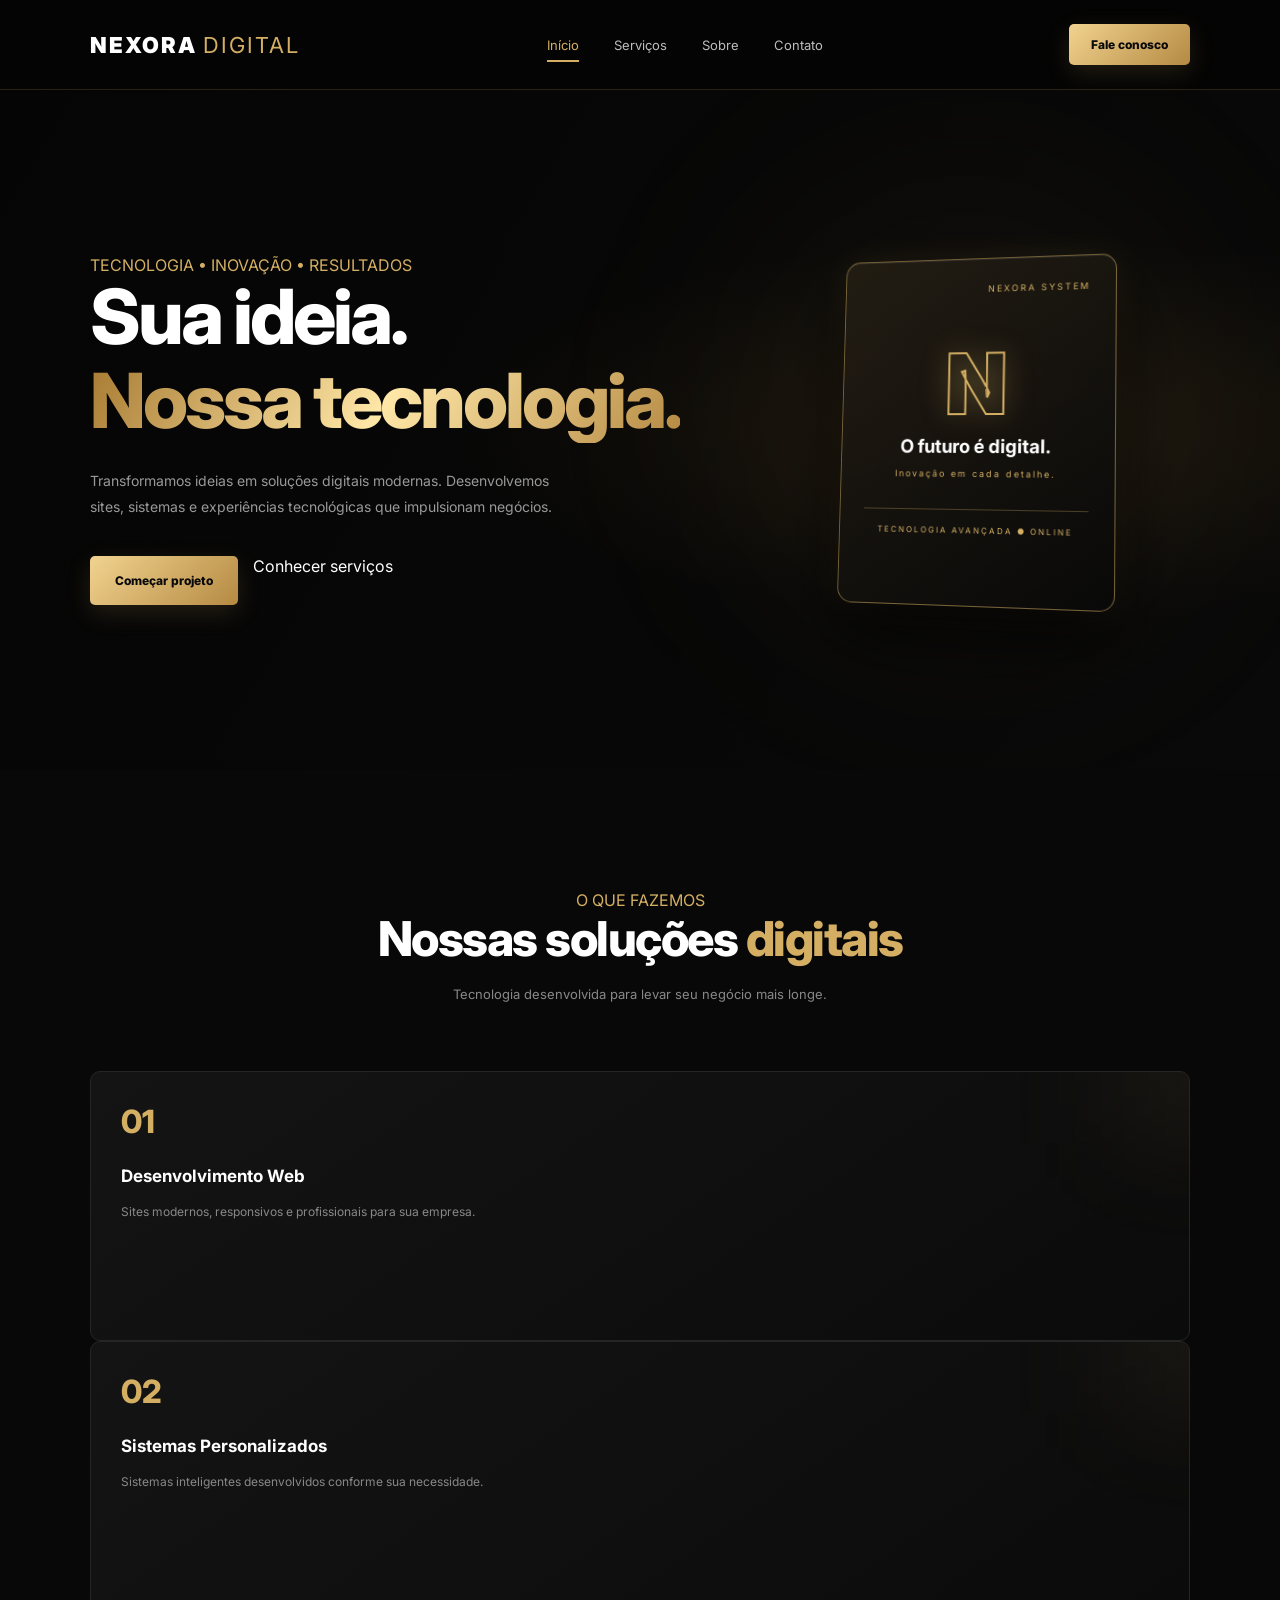
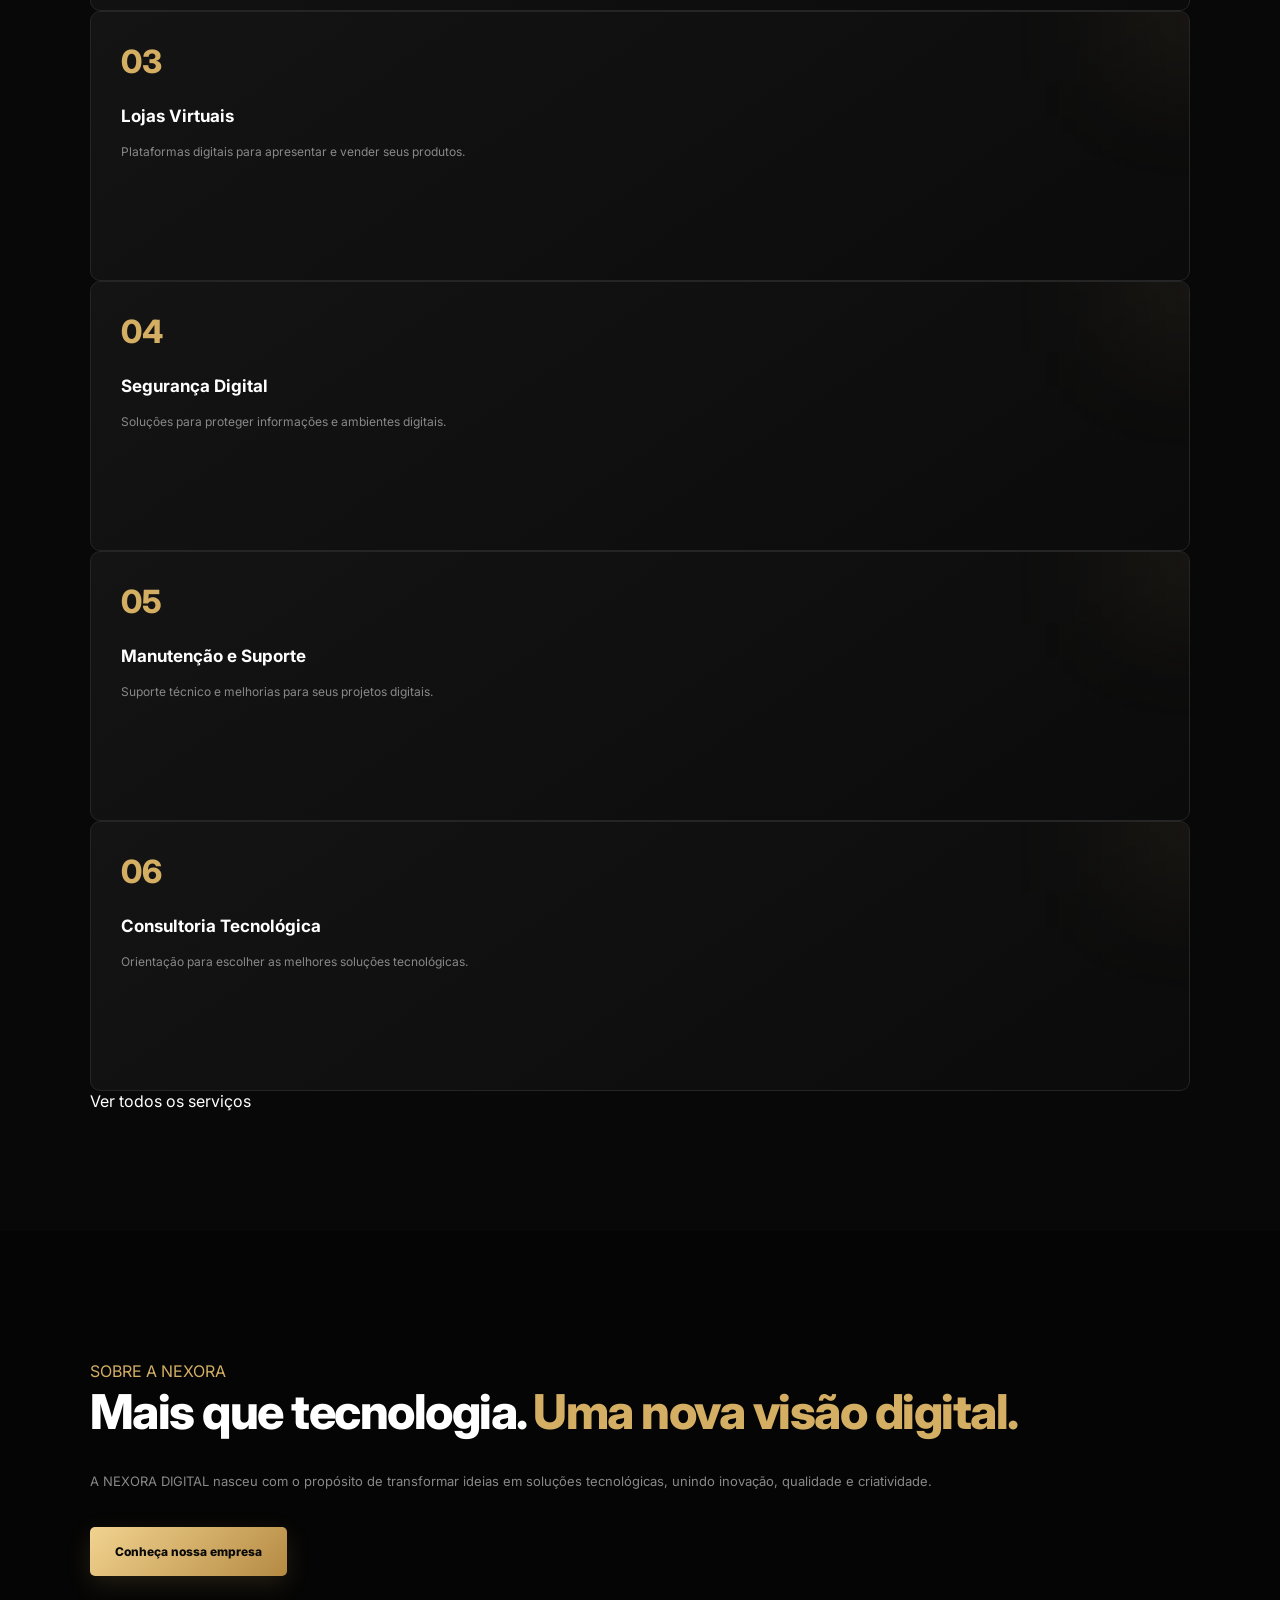
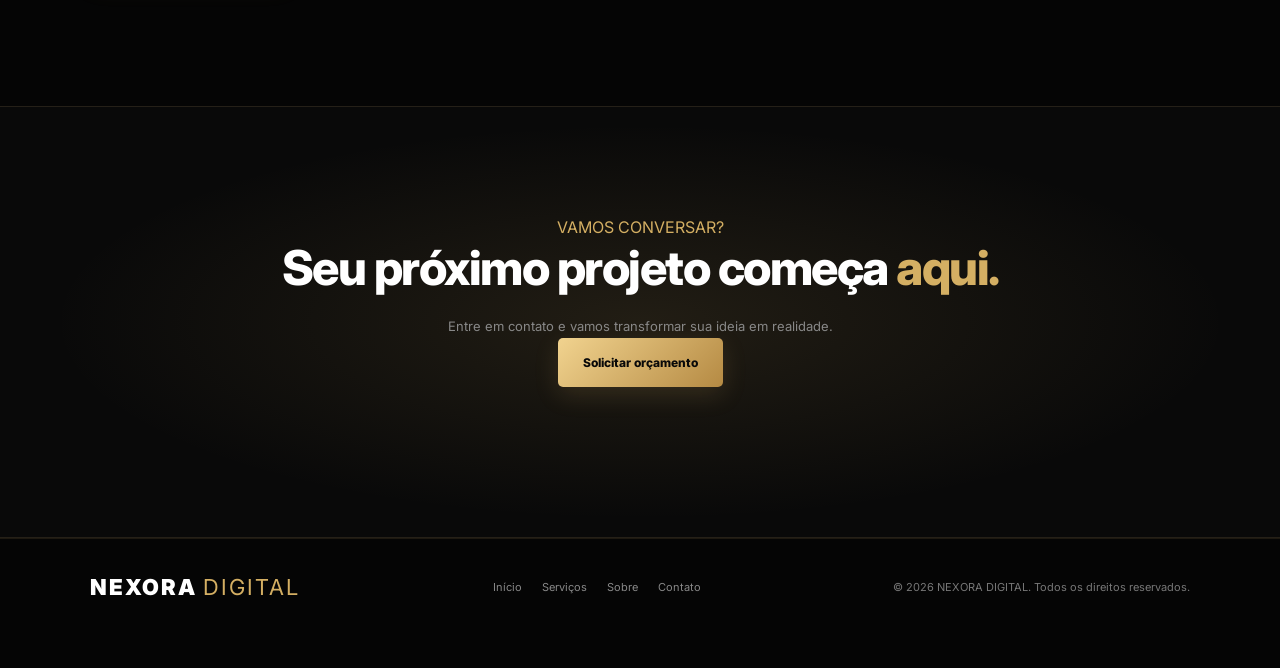
==== commit a36ba7a9: "Add files via upload" ====
--- a/index.html
+++ b/index.html
@@ -1,420 +1,252 @@
+
 <!DOCTYPE html>
 <html lang="pt-BR">
+
 <head>
     <meta charset="UTF-8">
     <meta name="viewport" content="width=device-width, initial-scale=1.0">
 
-    <title>AURIX | Vista sua essência</title>
-
-    <meta name="description" content="AURIX — Moda premium, estilo e personalidade. Descubra uma nova maneira de vestir sua essência.">
-
-    <meta name="theme-color" content="#080808">
-
+    <title>NEXORA DIGITAL | Sites, Sistemas e Tecnologia</title>
+
+    <meta name="description" content="A NEXORA DIGITAL transforma ideias em soluções digitais. Desenvolvemos sites modernos, sistemas personalizados e soluções tecnológicas para empresas.">
+
+    <meta name="keywords" content="NEXORA DIGITAL, desenvolvimento de sites, criação de sites, sistemas personalizados, tecnologia, segurança digital">
+
+    <meta name="author" content="NEXORA DIGITAL">
+    <meta name="robots" content="index, follow">
+    <meta name="theme-color" content="#050505">
+
+    <!-- COMPARTILHAMENTO -->
+    <meta property="og:title" content="NEXORA DIGITAL | Tecnologia e Inovação">
+    <meta property="og:description" content="Sua ideia. Nossa tecnologia. Conheça as soluções digitais da NEXORA DIGITAL.">
+    <meta property="og:type" content="website">
+    <meta property="og:locale" content="pt_BR">
+
+    <!-- FONTE -->
     <link rel="preconnect" href="https://fonts.googleapis.com">
     <link rel="preconnect" href="https://fonts.gstatic.com" crossorigin>
-
-    <link href="https://fonts.googleapis.com/css2?family=DM+Sans:wght@300;400;500;600;700;800&family=Playfair+Display:wght@400;500;600;700&display=swap" rel="stylesheet">
-
+    <link href="https://fonts.googleapis.com/css2?family=Inter:wght@300;400;500;600;700;800;900&display=swap" rel="stylesheet">
+
+    <!-- CSS -->
     <link rel="stylesheet" href="style.css">
-
-    <script src="script.js" defer></script>
 </head>
 
 <body>
-
-    <!-- BARRA SUPERIOR -->
-    <div class="announcement">
-        <p>EXPRESSE SUA ESSÊNCIA. DESCUBRA A AURIX.</p>
-    </div>
 
     <!-- CABEÇALHO -->
     <header class="header">
-
-        <div class="header-container">
-
-            <a href="#inicio" class="logo">
-                AURIX<span>.</span>
+        <div class="container">
+
+            <a href="index.html" class="logo">
+                NEXORA <span>DIGITAL</span>
             </a>
 
-            <nav class="navigation" id="navigation">
-
-                <a href="#inicio">Início</a>
-                <a href="#colecao">Coleção</a>
-                <a href="#sobre">Nossa essência</a>
-                <a href="#contato">Contato</a>
-
+            <button class="menu-toggle" aria-label="Abrir menu" aria-expanded="false">
+                <span></span>
+                <span></span>
+                <span></span>
+            </button>
+
+            <nav class="nav">
+                <a href="index.html" class="active">Início</a>
+                <a href="servicos.html">Serviços</a>
+                <a href="sobre.html">Sobre</a>
+                <a href="contato.html">Contato</a>
             </nav>
 
-            <div class="header-actions">
-
-                <button class="cart-button" id="cartButton" aria-label="Abrir carrinho">
-                    <span>CARINHO</span>
-                    <span class="cart-count" id="cartCount">0</span>
-                </button>
-
-                <button class="menu-button" id="menuButton" aria-label="Abrir menu">
-                    <span></span>
-                    <span></span>
-                </button>
-
-            </div>
-
-        </div>
-
+            <a href="contato.html" class="btn-primary">
+                Fale conosco
+            </a>
+
+        </div>
     </header>
 
-    <main>
-
-        <!-- HERO -->
-        <section class="hero" id="inicio">
-
-            <div class="hero-image"></div>
-
-            <div class="hero-overlay"></div>
-
-            <div class="hero-content">
-
-                <span class="hero-label">
-                    A NOVA EXPERIÊNCIA DA MODA
-                </span>
+    <!-- INÍCIO -->
+    <section class="hero">
+        <div class="container hero-content">
+
+            <div class="hero-info">
+                <span class="tag">TECNOLOGIA • INOVAÇÃO • RESULTADOS</span>
 
                 <h1>
-                    Vista sua<br>
-                    <span>essência.</span>
+                    Sua ideia.
+                    <span>Nossa tecnologia.</span>
                 </h1>
 
                 <p>
-                    Mais do que roupas, uma expressão da sua personalidade.
-                    Descubra o equilíbrio entre elegância, atitude e exclusividade.
+                    Transformamos ideias em soluções digitais modernas.
+                    Desenvolvemos sites, sistemas e experiências tecnológicas
+                    que impulsionam negócios.
                 </p>
 
-                <a href="#colecao" class="primary-button">
-                    EXPLORAR COLEÇÃO
-                    <span>↗</span>
+                <div class="hero-buttons">
+                    <a href="contato.html" class="btn-primary">
+                        Começar projeto
+                    </a>
+
+                    <a href="servicos.html" class="btn-outline">
+                        Conhecer serviços
+                    </a>
+                </div>
+            </div>
+
+            <div class="hero-decoration">
+
+                <div class="tech-card">
+
+                    <div class="tech-card-top">
+                        <div class="tech-dots">
+                            <span class="tech-dot"></span>
+                            <span class="tech-dot"></span>
+                            <span class="tech-dot"></span>
+                        </div>
+
+                        <span> NEXORA SYSTEM </span>
+                    </div>
+
+                    <div class="tech-card-content">
+                        <div class="tech-symbol">N</div>
+
+                        <h3>O futuro é digital.</h3>
+
+                        <p>Inovação em cada detalhe.</p>
+                    </div>
+
+                    <div class="tech-card-footer">
+                        <span>TECNOLOGIA AVANÇADA</span>
+                        <span>● ONLINE</span>
+                    </div>
+
+                </div>
+
+                <div class="floating-one"></div>
+                <div class="floating-two"></div>
+
+            </div>
+
+        </div>
+    </section>
+
+    <!-- SERVIÇOS -->
+    <section class="services">
+        <div class="container">
+
+            <div class="section-header">
+                <span class="tag">O QUE FAZEMOS</span>
+                <h2>Nossas soluções <span>digitais</span></h2>
+                <p>Tecnologia desenvolvida para levar seu negócio mais longe.</p>
+            </div>
+
+            <div class="services-grid">
+
+                <article class="service-card">
+                    <div class="service-icon">01</div>
+                    <h3>Desenvolvimento Web</h3>
+                    <p>Sites modernos, responsivos e profissionais para sua empresa.</p>
+                </article>
+
+                <article class="service-card">
+                    <div class="service-icon">02</div>
+                    <h3>Sistemas Personalizados</h3>
+                    <p>Sistemas inteligentes desenvolvidos conforme sua necessidade.</p>
+                </article>
+
+                <article class="service-card">
+                    <div class="service-icon">03</div>
+                    <h3>Lojas Virtuais</h3>
+                    <p>Plataformas digitais para apresentar e vender seus produtos.</p>
+                </article>
+
+                <article class="service-card">
+                    <div class="service-icon">04</div>
+                    <h3>Segurança Digital</h3>
+                    <p>Soluções para proteger informações e ambientes digitais.</p>
+                </article>
+
+                <article class="service-card">
+                    <div class="service-icon">05</div>
+                    <h3>Manutenção e Suporte</h3>
+                    <p>Suporte técnico e melhorias para seus projetos digitais.</p>
+                </article>
+
+                <article class="service-card">
+                    <div class="service-icon">06</div>
+                    <h3>Consultoria Tecnológica</h3>
+                    <p>Orientação para escolher as melhores soluções tecnológicas.</p>
+                </article>
+
+            </div>
+
+            <div class="center-button">
+                <a href="servicos.html" class="btn-outline">
+                    Ver todos os serviços
                 </a>
-
-            </div>
-
-            <div class="hero-bottom">
-                <span>ESTILO QUE FALA POR VOCÊ.</span>
-                <span>01 — 04</span>
-            </div>
-
-        </section>
-
-        <!-- DIFERENCIAIS -->
-        <section class="benefits">
-
-            <div class="benefit">
-                <span>✦</span>
-                <p>ESTILO EXCLUSIVO</p>
-            </div>
-
-            <div class="benefit">
-                <span>◇</span>
-                <p>QUALIDADE E CONFORTO</p>
-            </div>
-
-            <div class="benefit">
-                <span>↗</span>
-                <p>PERSONALIDADE EM CADA DETALHE</p>
-            </div>
-
-        </section>
-
-        <!-- COLEÇÃO -->
-        <section class="collection section" id="colecao">
-
-            <div class="section-heading">
-
-                <div>
-                    <span class="eyebrow">SELEÇÃO AURIX</span>
-                    <h2>Escolha seu <span>estilo.</span></h2>
-                </div>
+            </div>
+
+        </div>
+    </section>
+
+    <!-- SOBRE -->
+    <section class="about">
+        <div class="container">
+
+            <div class="about-content">
+                <span class="tag">SOBRE A NEXORA</span>
+
+                <h2>Mais que tecnologia. <span>Uma nova visão digital.</span></h2>
 
                 <p>
-                    Peças selecionadas para quem não abre mão de autenticidade.
+                    A NEXORA DIGITAL nasceu com o propósito de transformar
+                    ideias em soluções tecnológicas, unindo inovação,
+                    qualidade e criatividade.
                 </p>
 
-            </div>
-
-            <div class="categories">
-
-                <button class="category active" data-filter="todos">
-                    TODOS
-                </button>
-
-                <button class="category" data-filter="masculino">
-                    MASCULINO
-                </button>
-
-                <button class="category" data-filter="feminino">
-                    FEMININO
-                </button>
-
-                <button class="category" data-filter="acessorios">
-                    ACESSÓRIOS
-                </button>
-
-            </div>
-
-            <div class="products-grid" id="productsGrid">
-
-                <!-- PRODUTO 1 -->
-                <article class="product-card" data-category="masculino">
-
-                    <div class="product-image">
-                        <img src="https://images.unsplash.com/photo-1521572163474-6864f9cf17ab?auto=format&fit=crop&w=800&q=85" alt="Camiseta básica premium">
-
-                        <span class="product-tag">DESTAQUE</span>
-
-                        <button class="quick-add" data-product="Camiseta Essential">
-                            + ADICIONAR
-                        </button>
-                    </div>
-
-                    <div class="product-info">
-                        <div>
-                            <h3>Camiseta Essential</h3>
-                            <p>Masculino · Algodão</p>
-                        </div>
-
-                        <strong>R$ 89,90</strong>
-                    </div>
-
-                </article>
-
-                <!-- PRODUTO 2 -->
-                <article class="product-card" data-category="feminino">
-
-                    <div class="product-image">
-                        <img src="https://images.unsplash.com/photo-1539109136881-3be0616acf4b?auto=format&fit=crop&w=800&q=85" alt="Look feminino elegante">
-
-                        <button class="quick-add" data-product="Look Elegance">
-                            + ADICIONAR
-                        </button>
-                    </div>
-
-                    <div class="product-info">
-                        <div>
-                            <h3>Look Elegance</h3>
-                            <p>Feminino · Casual</p>
-                        </div>
-
-                        <strong>R$ 159,90</strong>
-                    </div>
-
-                </article>
-
-                <!-- PRODUTO 3 -->
-                <article class="product-card" data-category="masculino">
-
-                    <div class="product-image">
-                        <img src="https://images.unsplash.com/photo-1515886657613-9f3515b0c78f?auto=format&fit=crop&w=800&q=85" alt="Moda urbana masculina">
-
-                        <button class="quick-add" data-product="Urban Style">
-                            + ADICIONAR
-                        </button>
-                    </div>
-
-                    <div class="product-info">
-                        <div>
-                            <h3>Urban Style</h3>
-                            <p>Masculino · Streetwear</p>
-                        </div>
-
-                        <strong>R$ 129,90</strong>
-                    </div>
-
-                </article>
-
-                <!-- PRODUTO 4 -->
-                <article class="product-card" data-category="acessorios">
-
-                    <div class="product-image">
-                        <img src="https://images.unsplash.com/photo-1611652022419-a9419f74343d?auto=format&fit=crop&w=800&q=85" alt="Acessórios de moda">
-
-                        <span class="product-tag">NOVO</span>
-
-                        <button class="quick-add" data-product="Acessório Gold">
-                            + ADICIONAR
-                        </button>
-                    </div>
-
-                    <div class="product-info">
-                        <div>
-                            <h3>Acessório Gold</h3>
-                            <p>Acessórios · Premium</p>
-                        </div>
-
-                        <strong>R$ 79,90</strong>
-                    </div>
-
-                </article>
-
-            </div>
-
-            <p class="demo-notice">
-                * Produtos, imagens e preços ilustrativos. Loja demonstrativa.
-            </p>
-
-        </section>
-
-        <!-- BANNER -->
-        <section class="editorial">
-
-            <div class="editorial-image"></div>
-
-            <div class="editorial-content">
-
-                <span class="eyebrow">AURIX COLLECTION</span>
-
-                <h2>
-                    O seu estilo.<br>
-                    Suas regras.
-                </h2>
-
-                <p>
-                    A verdadeira elegância está em ser você mesmo.
-                </p>
-
-                <a href="#colecao" class="outline-button">
-                    DESCOBRIR MAIS ↗
+                <a href="sobre.html" class="btn-primary">
+                    Conheça nossa empresa
                 </a>
-
-            </div>
-
-        </section>
-
-        <!-- SOBRE -->
-        <section class="about section" id="sobre">
-
-            <div class="about-content">
-
-                <span class="eyebrow">NOSSA ESSÊNCIA</span>
-
-                <h2>
-                    Não é apenas<br>
-                    vestir. É <span>representar.</span>
-                </h2>
-
-                <p>
-                    A AURIX nasceu com uma ideia: transformar a moda em
-                    uma forma de expressão. Acreditamos que cada detalhe
-                    transmite personalidade e que seu estilo deve contar
-                    sua própria história.
-                </p>
-
-                <a href="#contato" class="text-link">
-                    CONHEÇA NOSSA PROPOSTA ↗
+            </div>
+
+        </div>
+    </section>
+
+    <!-- CONTATO -->
+    <section class="contact">
+        <div class="container">
+
+            <div class="section-header">
+                <span class="tag">VAMOS CONVERSAR?</span>
+                <h2>Seu próximo projeto começa <span>aqui.</span></h2>
+                <p>Entre em contato e vamos transformar sua ideia em realidade.</p>
+
+                <a href="contato.html" class="btn-primary">
+                    Solicitar orçamento
                 </a>
-
-            </div>
-
-            <div class="about-visual">
-                <div class="about-frame">
-                    <span>A</span>
-                    <p>AURIX</p>
-                    <small>VISTA SUA ESSÊNCIA</small>
-                </div>
-            </div>
-
-        </section>
-
-        <!-- NEWSLETTER -->
-        <section class="newsletter" id="contato">
-
-            <span class="eyebrow">FAÇA PARTE DA AURIX</span>
-
-            <h2>
-                Seu próximo estilo<br>
-                começa <span>aqui.</span>
-            </h2>
-
-            <p>
-                Entre em contato e conheça nossa coleção demonstrativa.
-            </p>
-
-            <a href="https://wa.me/5544984133529?text=Olá!%20Gostaria%20de%20conhecer%20a%20AURIX." target="_blank" rel="noopener noreferrer" class="primary-button">
-                FALAR COM A AURIX ↗
-            </a>
-
-        </section>
-
-    </main>
+            </div>
+
+        </div>
+    </section>
 
     <!-- RODAPÉ -->
     <footer class="footer">
-
-        <div class="footer-main">
-
-            <div>
-                <a href="#inicio" class="logo footer-logo">
-                    AURIX<span>.</span>
-                </a>
-
-                <p>
-                    Vista sua essência.<br>
-                    Expresse sua personalidade.
-                </p>
-            </div>
-
-            <div class="footer-column">
-                <h3>NAVEGAÇÃO</h3>
-                <a href="#inicio">Início</a>
-                <a href="#colecao">Coleção</a>
-                <a href="#sobre">Nossa essência</a>
-            </div>
-
-            <div class="footer-column">
-                <h3>CONTATO</h3>
-                <a href="#contato">Fale conosco</a>
-                <a href="https://wa.me/554498413529" target="_blank" rel="noopener noreferrer">WhatsApp</a>
-            </div>
-
-        </div>
-
-        <div class="footer-bottom">
-            <p>© <span id="year"></span> AURIX. Todos os direitos reservados.</p>
-
-            <span>UM PROJETO DEMONSTRATIVO NEXORA DIGITAL</span>
-        </div>
-
+        <div class="container">
+
+            <a href="index.html" class="logo">
+                NEXORA <span>DIGITAL</span>
+            </a>
+
+            <div class="footer-links">
+                <a href="index.html">Início</a>
+                <a href="servicos.html">Serviços</a>
+                <a href="sobre.html">Sobre</a>
+                <a href="contato.html">Contato</a>
+            </div>
+
+            <p>© 2026 NEXORA DIGITAL. Todos os direitos reservados.</p>
+
+        </div>
     </footer>
 
-    <!-- CARRINHO -->
-    <div class="cart-overlay" id="cartOverlay">
-
-        <div class="cart-panel">
-
-            <div class="cart-header">
-                <h2>Seu carrinho</h2>
-
-                <button id="closeCart" aria-label="Fechar carrinho">
-                    ✕
-                </button>
-            </div>
-
-            <div class="cart-items" id="cartItems">
-                <p class="empty-cart">Seu carrinho está vazio.</p>
-            </div>
-
-            <div class="cart-footer">
-                <div class="cart-total">
-                    <span>Total</span>
-                    <strong id="cartTotal">R$ 0,00</strong>
-                </div>
-
-                <button class="checkout-button" id="checkoutButton">
-                    FINALIZAR PELO WHATSAPP ↗
-                </button>
-
-                <small>Compra demonstrativa. Nenhum pagamento será realizado.</small>
-            </div>
-
-        </div>
-
-    </div>
+    <script src="script.js"></script>
 
 </body>
-</html>+</html>
--- a/style.css
+++ b/style.css
@@ -1,985 +1,991 @@
-@import url('https://fonts.googleapis.com/css2?family=DM+Sans:wght@300;400;500;600;700;800&family=Playfair+Display:wght@400;500;600;700&display=swap');
+
+/* ========================================
+   NEXORA DIGITAL - DESIGN PREMIUM
+======================================== */
+
+@import url('https://fonts.googleapis.com/css2?family=Inter:wght@300;400;500;600;700;800;900&display=swap');
 
 :root {
-    --black: #080808;
-    --black-light: #111111;
-    --card: #151515;
-    --gold: #c6a66a;
-    --gold-light: #e4cf9e;
-    --white: #f5f2ec;
+    --black: #050505;
+    --black-light: #0b0b0b;
+    --card: #101010;
+    --gold: #d4af63;
+    --gold-light: #f5d995;
+    --gold-dark: #94702f;
+    --white: #ffffff;
     --gray: #999999;
-    --border: rgba(198, 166, 106, 0.18);
 }
 
 * {
     margin: 0;
     padding: 0;
     box-sizing: border-box;
-}
-
-html {
     scroll-behavior: smooth;
-    scroll-padding-top: 100px;
 }
 
 body {
     background: var(--black);
     color: var(--white);
-    font-family: 'DM Sans', sans-serif;
+    font-family: 'Inter', sans-serif;
     overflow-x: hidden;
 }
 
 a {
+    text-decoration: none;
     color: inherit;
-    text-decoration: none;
-}
-
-button {
+}
+
+button, input, select, textarea {
     font-family: inherit;
+}
+
+span {
+    color: var(--gold);
+}
+
+::selection {
+    background: var(--gold);
+    color: #000;
+}
+
+/* ========================================
+   CONTAINER
+======================================== */
+
+.container {
+    width: 100%;
+    max-width: 1200px;
+    margin: 0 auto;
+}
+
+/* ========================================
+   CABEÇALHO
+======================================== */
+
+.header {
+    width: 100%;
+    min-height: 90px;
+    padding: 0 7%;
+    display: flex;
+    align-items: center;
+    background: rgba(5, 5, 5, 0.92);
+    backdrop-filter: blur(20px);
+    border-bottom: 1px solid rgba(212, 175, 99, 0.18);
+    position: sticky;
+    top: 0;
+    z-index: 1000;
+}
+
+.header > .container {
+    display: flex;
+    align-items: center;
+    justify-content: space-between;
+    gap: 35px;
+}
+
+.logo {
+    font-size: 22px;
+    font-weight: 900;
+    letter-spacing: 2px;
+    color: white;
+    white-space: nowrap;
+}
+
+.logo span {
+    color: var(--gold);
+    font-weight: 400;
+}
+
+.nav {
+    display: flex;
+    align-items: center;
+    gap: 35px;
+}
+
+.nav a {
+    position: relative;
+    font-size: 13px;
+    color: #bdbdbd;
+    transition: 0.3s;
+}
+
+.nav a::after {
+    content: "";
+    position: absolute;
+    left: 0;
+    bottom: -9px;
+    width: 0;
+    height: 2px;
+    background: var(--gold);
+    transition: 0.3s;
+}
+
+.nav a:hover,
+.nav a.active {
+    color: var(--gold);
+}
+
+.nav a:hover::after,
+.nav a.active::after {
+    width: 100%;
+}
+
+.header .btn-primary {
+    white-space: nowrap;
+    padding: 13px 22px;
+}
+
+.menu-toggle {
+    display: none;
+    width: 42px;
+    height: 42px;
+    padding: 9px;
+    border: 1px solid rgba(212,175,99,0.4);
+    background: #101010;
+    border-radius: 6px;
     cursor: pointer;
 }
 
-img {
+.menu-toggle span {
     display: block;
     width: 100%;
-}
-
-/* BARRA SUPERIOR */
-
-.announcement {
-    min-height: 34px;
+    height: 2px;
+    background: var(--gold);
+    margin: 5px 0;
+    border-radius: 3px;
+    transition: 0.3s;
+}
+
+/* ========================================
+   BOTÕES
+======================================== */
+
+.btn-primary {
+    display: inline-block;
+    padding: 17px 25px;
+    background: linear-gradient(135deg, #f1d38f, #b58a43);
+    color: #090909;
+    font-size: 12px;
+    font-weight: 800;
+    border-radius: 5px;
+    transition: 0.4s;
+    box-shadow: 0 8px 25px rgba(212,175,99,0.15);
+    border: none;
+    cursor: pointer;
+}
+
+.btn-primary:hover {
+    transform: translateY(-5px);
+    box-shadow: 0 12px 35px rgba(212,175,99,0.35);
+}
+
+.btn-secondary {
+    display: inline-block;
+    padding: 16px 25px;
+    border: 1px solid #383838;
+    border-radius: 5px;
+    color: #ddd;
+    font-size: 12px;
+    transition: 0.3s;
+}
+
+.btn-secondary:hover {
+    border-color: var(--gold);
+    color: var(--gold);
+}
+
+.section-button {
+    text-align: center;
+    margin-top: 45px;
+}
+
+/* ========================================
+   HERO
+======================================== */
+
+.hero {
+    min-height: 680px;
+    padding: 90px 7%;
+    display: flex;
+    align-items: center;
+    position: relative;
+    overflow: hidden;
+    background:
+        radial-gradient(ellipse at 80% 50%, rgba(151,111,42,0.13), transparent 40%),
+        linear-gradient(120deg, #050505, #090909);
+}
+
+.hero::before {
+    content: "";
+    position: absolute;
+    width: 500px;
+    height: 500px;
+    border-radius: 50%;
+    background: rgba(212,175,99,0.04);
+    filter: blur(100px);
+    top: 10%;
+    right: 5%;
+    pointer-events: none;
+}
+
+.hero > .container.hero-content {
+    max-width: 1200px;
+    width: 100%;
+    display: flex;
+    align-items: center;
+    justify-content: space-between;
+    gap: 45px;
+    position: relative;
+    z-index: 2;
+}
+
+.hero .hero-info {
+    flex: 1;
+    max-width: 590px;
+    display: flex;
+    flex-direction: column;
+    align-items: flex-start;
+    gap: 0;
+    margin: 0;
+    padding: 0;
+    border: none;
+}
+
+.status {
+    display: inline-block;
+    color: var(--gold);
+    font-size: 10px;
+    font-weight: 700;
+    letter-spacing: 3px;
+    margin-bottom: 25px;
+}
+
+.hero h1 {
+    font-size: clamp(45px, 6vw, 76px);
+    line-height: 1.1;
+    font-weight: 800;
+    letter-spacing: -3px;
+}
+
+.hero h1 span {
+    display: block;
+    background: linear-gradient(
+        120deg,
+        #a77a31,
+        #ffe7a7,
+        #b58a43
+    );
+    background-clip: text;
+    -webkit-background-clip: text;
+    -webkit-text-fill-color: transparent;
+}
+
+.hero-info > p {
+    color: #999;
+    line-height: 1.9;
+    font-size: 14px;
+    max-width: 480px;
+    margin-top: 25px;
+}
+
+.hero-buttons {
+    display: flex;
+    gap: 15px;
+    margin-top: 35px;
+    flex-wrap: wrap;
+}
+
+/* ========================================
+   ELEMENTO 3D
+======================================== */
+
+.hero-decoration {
+    flex: 0 0 430px;
+    width: 430px;
+    height: 430px;
     display: flex;
     align-items: center;
     justify-content: center;
+    position: relative;
+    perspective: 1000px;
+    animation: float 6s ease-in-out infinite;
+}
+
+.orbit {
+    position: absolute;
+    width: 390px;
+    height: 160px;
+    border: 1px solid rgba(212,175,99,0.3);
+    border-radius: 50%;
+    transform: rotate(-35deg);
+}
+
+.orbit-two {
+    transform: rotate(35deg);
+    width: 360px;
+    height: 180px;
+    border-color: rgba(212,175,99,0.15);
+}
+
+.tech-card {
+    width: 280px;
+    height: 350px;
+    padding: 25px;
+    border: 1px solid rgba(212,175,99,0.5);
+    border-radius: 15px;
+    background: linear-gradient(
+        145deg,
+        rgba(35,29,19,0.95),
+        rgba(8,8,8,0.98)
+    );
+    box-shadow:
+        0 30px 70px rgba(0,0,0,0.8),
+        inset 0 1px 1px rgba(255,255,255,0.1),
+        0 0 35px rgba(212,175,99,0.1);
+    transform: rotateY(-12deg) rotateX(5deg);
+    position: relative;
+    z-index: 2;
+    transition: transform 0.2s ease;
+}
+
+.tech-card-top {
+    display: flex;
+    justify-content: space-between;
+    font-size: 9px;
+    letter-spacing: 2px;
+    color: var(--gold);
+}
+
+.tech-dot {
+    width: 7px;
+    height: 7px;
     background: var(--gold);
-    color: #111;
-    padding: 8px 15px;
+    border-radius: 50%;
+    box-shadow: 0 0 12px var(--gold);
+}
+
+.tech-card-content {
     text-align: center;
-}
-
-.announcement p {
-    font-size: 10px;
+    margin-top: 40px;
+}
+
+.tech-symbol {
+    font-size: 85px;
+    font-weight: 900;
+    color: transparent;
+    -webkit-text-stroke: 2px var(--gold);
+    text-shadow: 0 0 30px rgba(212,175,99,0.25);
+}
+
+.tech-card h2 {
+    font-size: 18px;
     letter-spacing: 3px;
+    margin-top: 15px;
+}
+
+.tech-card-content p {
+    color: var(--gold);
+    font-size: 9px;
+    letter-spacing: 2px;
+    margin-top: 10px;
+}
+
+.tech-card-footer {
+    border-top: 1px solid rgba(212,175,99,0.3);
+    margin-top: 30px;
+    padding-top: 15px;
+    text-align: center;
+    font-size: 8px;
+    color: #888;
+    letter-spacing: 2px;
+}
+
+.floating-element {
+    position: absolute;
+    padding: 13px 18px;
+    background: rgba(20,20,20,0.9);
+    border: 1px solid rgba(212,175,99,0.3);
+    border-radius: 7px;
+    color: #ccc;
+    font-size: 15px;
+    box-shadow: 0 10px 30px #000;
+    z-index: 5;
+}
+
+.floating-one {
+    top: 65px;
+    right: -10px;
+}
+
+.floating-two {
+    bottom: 65px;
+    left: -15px;
+    color: var(--gold);
+}
+
+/* ========================================
+   SERVIÇOS
+======================================== */
+
+.services {
+    padding: 120px 7%;
+    background: #080808;
+}
+
+.section-header {
+    text-align: center;
+    margin-bottom: 65px;
+}
+
+.section-header h2,
+.about h2,
+.contact h2 {
+    font-size: clamp(32px, 4vw, 48px);
     font-weight: 800;
-}
-
-/* HEADER */
-
-.header {
-    position: sticky;
-    top: 0;
-    z-index: 100;
-    background: rgba(8, 8, 8, 0.94);
-    backdrop-filter: blur(18px);
-    border-bottom: 1px solid var(--border);
-}
-
-.header-container {
-    max-width: 1400px;
-    min-height: 85px;
-    margin: auto;
-    padding: 0 7%;
+    letter-spacing: -1.5px;
+    line-height: 1.2;
+}
+
+.section-header > p {
+    color: #888;
+    font-size: 13px;
+    margin-top: 15px;
+    line-height: 1.8;
+}
+
+.service-grid {
+    display: grid;
+    grid-template-columns: repeat(3, 1fr);
+    gap: 20px;
+}
+
+.service-card {
+    min-height: 270px;
+    padding: 30px;
+    background: linear-gradient(145deg, #141414, #0b0b0b);
+    border: 1px solid #252525;
+    border-radius: 10px;
+    position: relative;
+    overflow: hidden;
+    transition: 0.4s;
+}
+
+.service-card::before {
+    content: "";
+    position: absolute;
+    width: 150px;
+    height: 150px;
+    background: rgba(212,175,99,0.07);
+    filter: blur(55px);
+    top: -80px;
+    right: -80px;
+    transition: 0.4s;
+}
+
+.service-card:hover {
+    transform: translateY(-10px);
+    border-color: var(--gold-dark);
+    box-shadow: 0 20px 45px rgba(0,0,0,0.5);
+}
+
+.service-icon {
+    font-size: 32px;
+    color: var(--gold);
+    margin-bottom: 25px;
+    font-weight: 800;
+}
+
+.service-card h3 {
+    font-size: 17px;
+    margin-bottom: 15px;
+    position: relative;
+}
+
+.service-card p {
+    color: #888;
+    font-size: 12px;
+    line-height: 1.9;
+    margin-bottom: 20px;
+    position: relative;
+}
+
+.service-card a {
+    color: var(--gold);
+    font-size: 11px;
+    font-weight: 700;
+    transition: 0.3s;
+}
+
+.service-card a:hover {
+    letter-spacing: 1px;
+}
+
+/* ========================================
+   SOBRE
+======================================== */
+
+.about {
+    padding: 130px 7%;
+    background: #050505;
+}
+
+.about > .container {
     display: flex;
     align-items: center;
     justify-content: space-between;
-}
-
-.logo {
-    font-family: 'Playfair Display', serif;
-    font-size: 34px;
+    gap: 80px;
+}
+
+.about-content {
+    flex: 1;
+}
+
+.about-content h2 {
+    line-height: 1.3;
+    margin-bottom: 25px;
+}
+
+.about-content > p {
+    color: #888;
+    font-size: 13px;
+    line-height: 2;
+    margin-bottom: 18px;
+}
+
+.about-content .btn-primary {
+    margin-top: 15px;
+}
+
+.about-visual {
+    flex: 1;
+    display: flex;
+    justify-content: center;
+    perspective: 1000px;
+}
+
+.about-box {
+    width: 330px;
+    height: 350px;
+    border: 1px solid rgba(212,175,99,0.5);
+    border-radius: 15px;
+    background: linear-gradient(145deg, #1b1710, #080808);
+    box-shadow: 20px 30px 70px rgba(0,0,0,0.8);
+    display: flex;
+    flex-direction: column;
+    align-items: center;
+    justify-content: center;
+    transform: rotateY(10deg) rotateX(5deg);
+    position: relative;
+    overflow: hidden;
+}
+
+.about-symbol {
+    font-size: 85px;
+    font-weight: 900;
+    color: transparent;
+    -webkit-text-stroke: 2px var(--gold);
+}
+
+.about-box h3 {
+    font-size: 23px;
+    letter-spacing: 5px;
+    margin-top: 10px;
+}
+
+.about-box p {
+    color: var(--gold);
+    font-size: 9px;
+    letter-spacing: 4px;
+    margin-top: 10px;
+}
+
+.about-decoration {
+    position: absolute;
+    width: 250px;
+    height: 250px;
+    border: 1px solid rgba(212,175,99,0.15);
+    border-radius: 50%;
+}
+
+/* ========================================
+   CONTATO
+======================================== */
+
+.contact {
+    padding: 110px 7%;
+    text-align: center;
+    background:
+        radial-gradient(ellipse at center, rgba(212,175,99,0.12), transparent 65%),
+        #090909;
+    border-top: 1px solid #252018;
+    border-bottom: 1px solid #252018;
+}
+
+.contact h2 {
+    max-width: 750px;
+    margin: auto;
+    line-height: 1.3;
+}
+
+.contact .section-header {
+    margin-bottom: 40px;
+}
+
+.contact-form {
+    max-width: 650px;
+    margin: 0 auto;
+    padding: 35px;
+    text-align: left;
+    background: linear-gradient(145deg, #141414, #090909);
+    border: 1px solid rgba(212,175,99,0.25);
+    border-radius: 12px;
+    box-shadow: 0 20px 60px rgba(0,0,0,0.5);
+}
+
+.form-group {
+    display: flex;
+    flex-direction: column;
+    gap: 10px;
+    margin-bottom: 22px;
+}
+
+.form-group label {
+    color: var(--gold-light);
+    font-size: 12px;
+    font-weight: 600;
+}
+
+.form-group input,
+.form-group select,
+.form-group textarea {
+    width: 100%;
+    padding: 15px;
+    background: #080808;
+    border: 1px solid #303030;
+    border-radius: 6px;
+    color: white;
+    font-size: 13px;
+    outline: none;
+    transition: 0.3s;
+}
+
+.form-group input:focus,
+.form-group select:focus,
+.form-group textarea:focus {
+    border-color: var(--gold);
+    box-shadow: 0 0 15px rgba(212,175,99,0.1);
+}
+
+.form-group input::placeholder,
+.form-group textarea::placeholder {
+    color: #666;
+}
+
+.form-group select option {
+    background: #101010;
+    color: white;
+}
+
+.form-group textarea {
+    resize: vertical;
+    min-height: 130px;
+}
+
+.contact-form button {
+    width: 100%;
+    margin-top: 5px;
+}
+
+.whatsapp-direct {
+    margin-top: 30px;
+}
+
+.whatsapp-direct p {
+    color: #999;
+    font-size: 13px;
+    margin-bottom: 12px;
+}
+
+.whatsapp-direct a {
+    color: var(--gold);
+    font-size: 13px;
     font-weight: 700;
-    letter-spacing: 5px;
-}
-
-.logo span {
-    color: var(--gold);
-}
-
-.navigation {
+}
+
+.whatsapp-direct a:hover {
+    text-decoration: underline;
+}
+
+/* ========================================
+   RODAPÉ
+======================================== */
+
+.footer {
+    min-height: 130px;
+    padding: 35px 7%;
+    background: #050505;
+    border-top: 1px solid rgba(212,175,99,0.12);
+}
+
+.footer > .container {
     display: flex;
     align-items: center;
-    gap: 38px;
-}
-
-.navigation a {
-    color: #c2c2c2;
-    font-size: 12px;
-    transition: .3s;
-}
-
-.navigation a:hover {
-    color: var(--gold);
-}
-
-.header-actions {
-    display: flex;
-    align-items: center;
+    justify-content: space-between;
+    flex-wrap: wrap;
     gap: 20px;
 }
 
-.cart-button {
-    border: 1px solid var(--border);
-    background: transparent;
-    color: white;
-    padding: 12px 17px;
-    display: flex;
-    align-items: center;
-    gap: 12px;
-    font-size: 10px;
-    letter-spacing: 1px;
-}
-
-.cart-count {
-    color: var(--gold);
-    font-weight: 800;
-}
-
-.menu-button {
-    display: none;
-    background: none;
-    border: none;
-}
-
-/* HERO */
-
-.hero {
-    min-height: 690px;
-    height: 85vh;
-    max-height: 850px;
-    position: relative;
-    display: flex;
-    align-items: center;
-    overflow: hidden;
-}
-
-.hero-image {
-    position: absolute;
-    inset: 0;
-    background:
-        url('https://images.unsplash.com/photo-1539109136881-3be0616acf4b?auto=format&fit=crop&w=2000&q=90')
-        center 35% / cover no-repeat;
-    transform: scale(1.04);
-    animation: heroZoom 15s ease-in-out infinite alternate;
-}
-
-@keyframes heroZoom {
-    from { transform: scale(1.04); }
-    to { transform: scale(1.12); }
-}
-
-.hero-overlay {
-    position: absolute;
-    inset: 0;
-    background:
-        linear-gradient(90deg, rgba(0,0,0,.94) 0%, rgba(0,0,0,.68) 48%, rgba(0,0,0,.1) 100%),
-        linear-gradient(0deg, rgba(0,0,0,.4), transparent 45%);
-}
-
-.hero-content {
-    position: relative;
-    z-index: 2;
-    max-width: 1400px;
-    width: 100%;
-    margin: auto;
-    padding: 0 9%;
-    animation: appear 1s ease forwards;
-}
-
-@keyframes appear {
+.footer p {
+    color: #777;
+    font-size: 11px;
+}
+
+.footer-links {
+    display: flex;
+    gap: 20px;
+}
+
+.footer-links a {
+    color: #888;
+    font-size: 11px;
+    transition: 0.3s;
+}
+
+.footer-links a:hover {
+    color: var(--gold);
+}
+
+/* ========================================
+   ANIMAÇÕES
+======================================== */
+
+@keyframes float {
+    0%, 100% {
+        transform: translateY(0);
+    }
+
+    50% {
+        transform: translateY(-18px);
+    }
+}
+
+@keyframes slideLeft {
     from {
         opacity: 0;
-        transform: translateY(35px);
-    }
+        transform: translateX(-40px);
+    }
+
     to {
         opacity: 1;
-        transform: translateY(0);
-    }
-}
-
-.hero-label,
-.eyebrow {
-    color: var(--gold);
-    font-size: 10px;
-    font-weight: 700;
-    letter-spacing: 4px;
-}
-
-.hero h1 {
-    margin: 25px 0;
-    font-family: 'Playfair Display', serif;
-    font-size: clamp(65px, 8vw, 112px);
-    line-height: 1.05;
-    font-weight: 400;
-}
-
-.hero h1 span,
-.section-heading h2 span,
-.about h2 span,
-.newsletter h2 span {
-    color: var(--gold);
-    font-style: italic;
-}
-
-.hero-content > p {
-    max-width: 450px;
-    color: #c2c2c2;
-    font-size: 14px;
-    line-height: 1.9;
-    margin-bottom: 35px;
-}
-
-.primary-button {
-    display: inline-flex;
-    align-items: center;
-    gap: 30px;
-    padding: 17px 25px;
-    background: linear-gradient(135deg, #e2c68d, #a8864c);
-    color: #080808;
-    font-size: 10px;
-    letter-spacing: 2px;
-    font-weight: 800;
-    border: none;
-    transition: .4s;
-}
-
-.primary-button:hover {
-    transform: translateY(-5px);
-    box-shadow: 0 12px 35px rgba(198, 166, 106, .25);
-}
-
-.hero-bottom {
-    position: absolute;
-    bottom: 35px;
-    left: 9%;
-    right: 9%;
-    display: flex;
-    justify-content: space-between;
-    color: #bcbcbc;
-    font-size: 9px;
-    letter-spacing: 2px;
-}
-
-/* DIFERENCIAIS */
-
-.benefits {
-    display: flex;
-    justify-content: center;
-    flex-wrap: wrap;
-    gap: 65px;
-    padding: 35px 5%;
-    background: #101010;
-    border-top: 1px solid var(--border);
-    border-bottom: 1px solid var(--border);
-}
-
-.benefit {
-    display: flex;
-    align-items: center;
-    gap: 13px;
-}
-
-.benefit span {
-    color: var(--gold);
-    font-size: 21px;
-}
-
-.benefit p {
-    font-size: 9px;
-    letter-spacing: 2px;
-    color: #ccc;
-}
-
-/* SEÇÕES */
-
-.section {
-    max-width: 1400px;
-    margin: auto;
-    padding: 120px 8%;
-}
-
-.section-heading {
-    display: flex;
-    justify-content: space-between;
-    align-items: end;
-    gap: 30px;
-    margin-bottom: 45px;
-}
-
-.section-heading h2,
-.about h2,
-.newsletter h2 {
-    margin-top: 18px;
-    font-family: 'Playfair Display', serif;
-    font-size: clamp(38px, 5vw, 58px);
-    font-weight: 400;
-}
-
-.section-heading > p {
-    max-width: 330px;
-    color: var(--gray);
-    font-size: 13px;
-    line-height: 1.8;
-}
-
-/* CATEGORIAS */
-
-.categories {
-    display: flex;
-    gap: 13px;
-    margin-bottom: 35px;
-    flex-wrap: wrap;
-}
-
-.category {
-    border: 1px solid var(--border);
-    padding: 12px 19px;
-    background: transparent;
-    color: #aaa;
-    font-size: 9px;
-    letter-spacing: 1.5px;
-    transition: .3s;
-}
-
-.category:hover,
-.category.active {
-    background: var(--gold);
-    color: #111;
-    border-color: var(--gold);
-}
-
-/* PRODUTOS */
-
-.products-grid {
-    display: grid;
-    grid-template-columns: repeat(4, 1fr);
-    gap: 22px;
-}
-
-.product-card {
-    min-width: 0;
-    transition: .4s;
-}
-
-.product-card:hover {
-    transform: translateY(-9px);
-}
-
-.product-image {
-    position: relative;
-    height: 370px;
-    background: var(--card);
-    overflow: hidden;
-}
-
-.product-image img {
-    width: 100%;
-    height: 100%;
-    object-fit: cover;
-    transition: transform .7s;
-}
-
-.product-card:hover .product-image img {
-    transform: scale(1.08);
-}
-
-.product-tag {
-    position: absolute;
-    top: 15px;
-    left: 15px;
-    background: var(--gold);
-    color: #111;
-    padding: 8px 12px;
-    font-size: 8px;
-    font-weight: 800;
-    letter-spacing: 1px;
-}
-
-.quick-add {
-    position: absolute;
-    bottom: 0;
-    left: 0;
-    width: 100%;
-    border: none;
-    padding: 17px;
-    background: rgba(198, 166, 106, .95);
-    color: #111;
-    font-weight: 800;
-    font-size: 10px;
-    letter-spacing: 2px;
-    transform: translateY(100%);
-    transition: .3s;
-}
-
-.product-card:hover .quick-add {
+        transform: translateX(0);
+    }
+}
+
+.reveal {
+    opacity: 0;
+    transform: translateY(35px);
+    transition: opacity 0.8s ease, transform 0.8s ease;
+}
+
+.reveal.visible {
+    opacity: 1;
     transform: translateY(0);
 }
 
-.product-info {
-    display: flex;
-    justify-content: space-between;
-    gap: 10px;
-    align-items: start;
-    padding: 18px 0;
-}
-
-.product-info h3 {
-    font-size: 13px;
-    font-weight: 500;
-}
-
-.product-info p {
-    margin-top: 7px;
-    font-size: 10px;
-    color: var(--gray);
-}
-
-.product-info strong {
-    color: var(--gold-light);
-    font-size: 12px;
-    white-space: nowrap;
-}
-
-.demo-notice {
-    color: #777;
-    font-size: 10px;
-    margin-top: 30px;
-}
-
-/* EDITORIAL */
-
-.editorial {
-    min-height: 570px;
-    position: relative;
-    display: flex;
-    align-items: center;
-    overflow: hidden;
-}
-
-.editorial-image {
-    position: absolute;
-    inset: 0;
-    background:
-        url('https://images.unsplash.com/photo-1483985988355-763728e1935b?auto=format&fit=crop&w=1800&q=85')
-        center 40% / cover;
-    filter: brightness(.58);
-}
-
-.editorial-content {
-    position: relative;
-    z-index: 2;
-    padding: 80px 10%;
-}
-
-.editorial h2 {
-    margin: 22px 0;
-    font-family: 'Playfair Display', serif;
-    font-size: clamp(50px, 6vw, 78px);
-    font-weight: 400;
-    line-height: 1.1;
-}
-
-.editorial-content p {
-    color: #ddd;
-    font-size: 13px;
-    margin-bottom: 30px;
-}
-
-.outline-button {
-    display: inline-block;
-    border: 1px solid var(--gold);
-    padding: 16px 22px;
-    color: var(--gold-light);
-    font-size: 10px;
-    letter-spacing: 2px;
-    transition: .3s;
-}
-
-.outline-button:hover {
-    background: var(--gold);
-    color: #111;
-}
-
-/* SOBRE */
-
-.about {
-    display: grid;
-    grid-template-columns: 1fr 1fr;
-    align-items: center;
-    gap: 100px;
-}
-
-.about-content > p {
-    margin: 25px 0 30px;
-    max-width: 480px;
-    color: var(--gray);
-    line-height: 2;
-    font-size: 13px;
-}
-
-.text-link {
-    color: var(--gold);
-    font-size: 10px;
-    font-weight: 700;
-    letter-spacing: 2px;
-}
-
-.about-visual {
-    min-height: 420px;
-    display: grid;
-    place-items: center;
-    background:
-        radial-gradient(circle at center, #272019, #101010 65%);
-    border: 1px solid var(--border);
-    perspective: 1000px;
-}
-
-.about-frame {
-    width: 65%;
-    aspect-ratio: 1;
-    border: 1px solid rgba(198, 166, 106, .6);
-    outline: 1px solid rgba(198, 166, 106, .2);
-    outline-offset: 10px;
-    display: flex;
-    align-items: center;
-    justify-content: center;
-    flex-direction: column;
-    transform: rotateY(-12deg) rotateX(5deg);
-    box-shadow: 20px 25px 60px rgba(0,0,0,.7);
-    transition: .5s;
-}
-
-.about-frame:hover {
-    transform: rotateY(0) rotateX(0) translateY(-8px);
-}
-
-.about-frame span {
-    font-family: 'Playfair Display', serif;
-    font-size: 100px;
-    color: var(--gold);
-}
-
-.about-frame p {
-    letter-spacing: 8px;
-    font-size: 20px;
-}
-
-.about-frame small {
-    margin-top: 10px;
-    color: var(--gold);
-    letter-spacing: 3px;
-    font-size: 8px;
-}
-
-/* NEWSLETTER */
-
-.newsletter {
-    padding: 110px 20px;
-    text-align: center;
-    background:
-        radial-gradient(ellipse at center, #211c14, #0b0b0b 70%);
-    border-top: 1px solid var(--border);
-}
-
-.newsletter h2 {
-    margin: 20px 0;
-}
-
-.newsletter > p {
-    margin: 0 auto 30px;
-    color: var(--gray);
-    font-size: 13px;
-    line-height: 1.8;
-}
-
-/* RODAPÉ */
-
-.footer {
-    padding: 65px 8% 25px;
-    background: #050505;
-    border-top: 1px solid var(--border);
-}
-
-.footer-main {
-    max-width: 1250px;
-    margin: auto;
-    display: grid;
-    grid-template-columns: 2fr 1fr 1fr;
-    gap: 60px;
-    padding-bottom: 55px;
-}
-
-.footer-logo {
-    display: inline-block;
-    margin-bottom: 20px;
-}
-
-.footer-main > div:first-child > p {
-    color: var(--gray);
-    font-size: 12px;
-    line-height: 2;
-}
-
-.footer-column {
-    display: flex;
-    flex-direction: column;
-    gap: 15px;
-}
-
-.footer-column h3 {
-    color: var(--gold);
-    font-size: 10px;
-    letter-spacing: 2px;
-    margin-bottom: 10px;
-}
-
-.footer-column a {
-    color: #999;
-    font-size: 12px;
-    transition: .3s;
-}
-
-.footer-column a:hover {
-    color: var(--gold);
-}
-
-.footer-bottom {
-    max-width: 1250px;
-    margin: auto;
-    padding-top: 25px;
-    border-top: 1px solid var(--border);
-    display: flex;
-    justify-content: space-between;
-    gap: 20px;
-    color: #777;
-    font-size: 9px;
-    letter-spacing: 1px;
-}
-
-/* CARRINHO */
-
-.cart-overlay {
-    position: fixed;
-    inset: 0;
-    z-index: 200;
-    background: rgba(0,0,0,.75);
-    opacity: 0;
-    visibility: hidden;
-    transition: .3s;
-}
-
-.cart-overlay.open {
-    opacity: 1;
-    visibility: visible;
-}
-
-.cart-panel {
-    position: absolute;
-    right: 0;
-    top: 0;
-    width: min(440px, 100%);
-    height: 100%;
-    background: #111;
-    padding: 30px;
-    display: flex;
-    flex-direction: column;
-    transform: translateX(100%);
-    transition: .4s;
-}
-
-.cart-overlay.open .cart-panel {
-    transform: translateX(0);
-}
-
-.cart-header {
-    display: flex;
-    justify-content: space-between;
-    align-items: center;
-    padding-bottom: 25px;
-    border-bottom: 1px solid var(--border);
-}
-
-.cart-header h2 {
-    font-family: 'Playfair Display', serif;
-    font-size: 27px;
-    font-weight: 400;
-}
-
-.cart-header button {
-    background: none;
-    color: white;
-    border: none;
-    font-size: 23px;
-}
-
-.cart-items {
-    flex: 1;
-    overflow-y: auto;
-    padding: 25px 0;
-}
-
-.empty-cart {
-    text-align: center;
-    color: var(--gray);
-    font-size: 13px;
-    padding: 35px 0;
-}
-
-.cart-footer {
-    border-top: 1px solid var(--border);
-    padding-top: 25px;
-}
-
-.cart-total {
-    display: flex;
-    justify-content: space-between;
-    margin-bottom: 20px;
-    font-size: 14px;
-}
-
-.cart-total strong {
-    color: var(--gold);
-}
-
-.checkout-button {
-    width: 100%;
-    background: var(--gold);
-    color: #111;
-    padding: 17px;
-    border: none;
-    font-size: 10px;
-    font-weight: 800;
-    letter-spacing: 1px;
-}
-
-.cart-footer small {
-    display: block;
-    text-align: center;
-    color: #777;
-    font-size: 9px;
-    margin-top: 15px;
-}
-
-/* RESPONSIVIDADE */
+/* ========================================
+   RESPONSIVIDADE
+======================================== */
 
 @media (max-width: 1000px) {
 
-    .products-grid {
+    .header {
+        padding: 0 5%;
+    }
+
+    .header > .container {
+        gap: 20px;
+    }
+
+    .nav {
+        gap: 20px;
+    }
+
+    .hero {
+        padding: 80px 5%;
+    }
+
+    .hero-decoration {
+        transform: scale(0.85);
+        flex-basis: 360px;
+    }
+
+    .service-grid {
         grid-template-columns: repeat(2, 1fr);
     }
 
-    .product-image {
-        height: 380px;
-    }
-
-    .about {
-        gap: 45px;
-    }
-
-}
-
-@media (max-width: 700px) {
-
-    .header-container {
-        min-height: 72px;
-        padding: 0 6%;
+    .about > .container {
+        gap: 40px;
+    }
+}
+
+@media (max-width: 750px) {
+
+    .header {
+        min-height: 75px;
+        padding: 0 5%;
+    }
+
+    .header > .container {
+        min-height: 75px;
+        flex-wrap: wrap;
+        position: relative;
     }
 
     .logo {
-        font-size: 27px;
-    }
-
-    .navigation {
+        font-size: 18px;
+    }
+
+    .menu-toggle {
+        display: block;
+        order: 2;
+        margin-left: auto;
+    }
+
+    .header > .container > .btn-primary {
+        display: none;
+    }
+
+    .nav {
+        display: none;
         position: absolute;
-        top: 72px;
-        left: 0;
-        width: 100%;
-        background: #0b0b0b;
-        padding: 25px;
-        display: none;
-        flex-direction: column;
-        align-items: flex-start;
-        gap: 25px;
-        border-bottom: 1px solid var(--border);
-    }
-
-    .navigation.active {
-        display: flex;
-    }
-
-    .navigation a {
-        font-size: 13px;
-    }
-
-    .menu-button {
-        display: flex;
-        flex-direction: column;
-        gap: 6px;
-        padding: 8px;
-    }
-
-    .menu-button span {
-        width: 22px;
-        height: 2px;
-        background: var(--gold);
-    }
-
-    .cart-button {
-        padding: 10px;
-        gap: 8px;
-        font-size: 8px;
-    }
-
-    .hero {
-        height: 700px;
-        min-height: 600px;
-    }
-
-    .hero-image {
-        background-position: 58% center;
-    }
-
-    .hero-overlay {
-        background: linear-gradient(90deg, rgba(0,0,0,.85), rgba(0,0,0,.35)),
-                    linear-gradient(0deg, rgba(0,0,0,.6), transparent);
-    }
-
-    .hero-content {
-        padding: 0 7%;
-    }
-
-    .hero h1 {
-        font-size: 67px;
-    }
-
-    .hero-content > p {
-        font-size: 12px;
-    }
-
-    .hero-bottom {
-        left: 7%;
-        right: 7%;
-        font-size: 8px;
-    }
-
-    .benefits {
-        gap: 22px;
-        padding: 25px 15px;
+        top: 75px;
+        left: -5.6%;
+        width: 111.2%;
+        padding: 25px 20px;
+        background: rgba(5,5,5,0.98);
+        border-top: 1px solid rgba(212,175,99,0.2);
+        border-bottom: 1px solid rgba(212,175,99,0.2);
         flex-direction: column;
         align-items: center;
-    }
-
-    .section {
-        padding: 80px 6%;
-    }
-
-    .section-heading {
-        align-items: flex-start;
+        gap: 25px;
+        box-shadow: 0 20px 30px rgba(0,0,0,0.5);
+    }
+
+    .nav.active {
+        display: flex;
+    }
+
+    .nav a {
+        font-size: 13px;
+    }
+
+    .hero {
+        min-height: auto;
+        padding: 85px 6% 60px;
+    }
+
+    .hero > .container.hero-content {
         flex-direction: column;
-        gap: 15px;
-    }
-
-    .section-heading h2,
+        text-align: center;
+        gap: 20px;
+    }
+
+    .hero .hero-info {
+        align-items: center;
+        width: 100%;
+    }
+
+    .hero h1 {
+        letter-spacing: -2px;
+    }
+
+    .hero-info > p {
+        margin-left: auto;
+        margin-right: auto;
+    }
+
+    .hero-buttons {
+        justify-content: center;
+    }
+
+    .hero-decoration {
+        margin-top: 25px;
+        flex-basis: 380px;
+        transform: scale(0.85);
+    }
+
+    .services {
+        padding: 85px 6%;
+    }
+
+    .service-grid {
+        grid-template-columns: 1fr;
+    }
+
+    .about {
+        padding: 85px 7%;
+    }
+
+    .about > .container {
+        flex-direction: column;
+        text-align: center;
+    }
+
+    .about-content {
+        width: 100%;
+    }
+
+    .about-visual {
+        width: 100%;
+    }
+
+    .contact {
+        padding: 85px 6%;
+    }
+
+    .contact-form {
+        padding: 25px 20px;
+    }
+
+    .footer > .container {
+        flex-direction: column;
+        text-align: center;
+    }
+
+    .footer-links {
+        justify-content: center;
+        flex-wrap: wrap;
+    }
+}
+
+@media (max-width: 400px) {
+
+    .hero h1 {
+        font-size: 42px;
+    }
+
+    .hero-decoration {
+        transform: scale(0.72);
+        margin-top: 0;
+        margin-bottom: -35px;
+    }
+
+    .hero-buttons {
+        flex-direction: column;
+        width: 100%;
+    }
+
+    .hero-buttons a {
+        width: 100%;
+    }
+
+    .section-header h2,
     .about h2,
-    .newsletter h2 {
-        font-size: 42px;
-    }
-
-    .products-grid {
-        gap: 25px 12px;
-    }
-
-    .product-image {
-        height: 270px;
-    }
-
-    .product-info {
-        flex-direction: column;
-        gap: 8px;
-    }
-
-    .product-info h3 {
-        font-size: 12px;
-    }
-
-    .quick-add {
-        transform: translateY(0);
-        padding: 13px 5px;
-        font-size: 8px;
-    }
-
-    .editorial {
-        min-height: 490px;
-    }
-
-    .editorial-content {
-        padding: 60px 7%;
-    }
-
-    .editorial h2 {
-        font-size: 54px;
-    }
-
-    .about {
-        grid-template-columns: 1fr;
-        gap: 45px;
-    }
-
-    .about-visual {
-        min-height: 340px;
-    }
-
-    .about-frame span {
-        font-size: 75px;
-    }
-
-    .newsletter {
-        padding: 85px 20px;
-    }
-
-    .footer {
-        padding: 50px 7% 25px;
-    }
-
-    .footer-main {
-        grid-template-columns: 1fr 1fr;
-        gap: 35px;
-    }
-
-    .footer-main > div:first-child {
-        grid-column: 1 / -1;
-    }
-
-    .footer-bottom {
-        flex-direction: column;
-        line-height: 1.8;
-    }
-
-}
-
-@media (max-width: 380px) {
-
-    .product-image {
-        height: 220px;
-    }
-
-    .hero h1 {
-        font-size: 55px;
-    }
-
-    .header-actions {
-        gap: 10px;
-    }
-
-}
-
-/* ACESSIBILIDADE */
-
-@media (prefers-reduced-motion: reduce) {
-    *,
-    *::before,
-    *::after {
-        scroll-behavior: auto !important;
-        animation-duration: .01ms !important;
-        transition-duration: .01ms !important;
-    }
-}+    .contact h2 {
+        font-size: 30px;
+    }
+
+    .about-box {
+        max-width: 100%;
+    }
+}
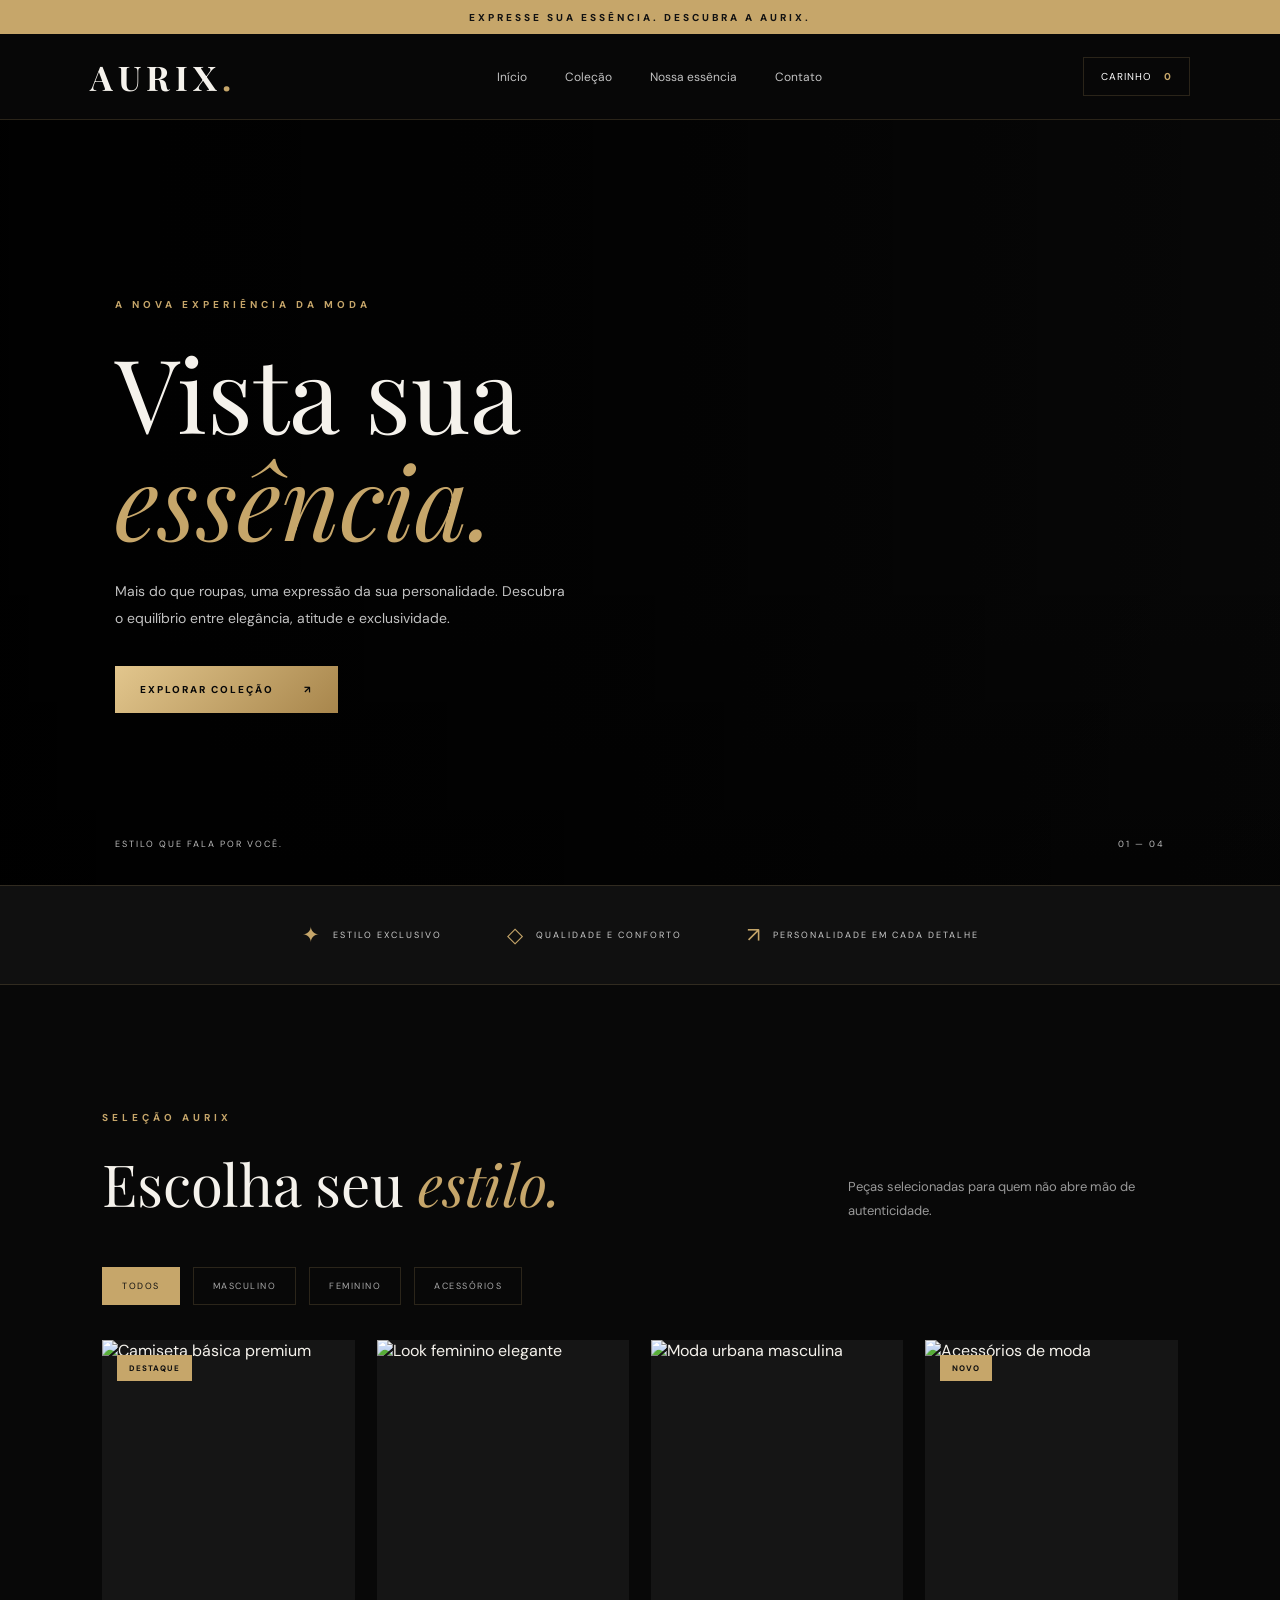
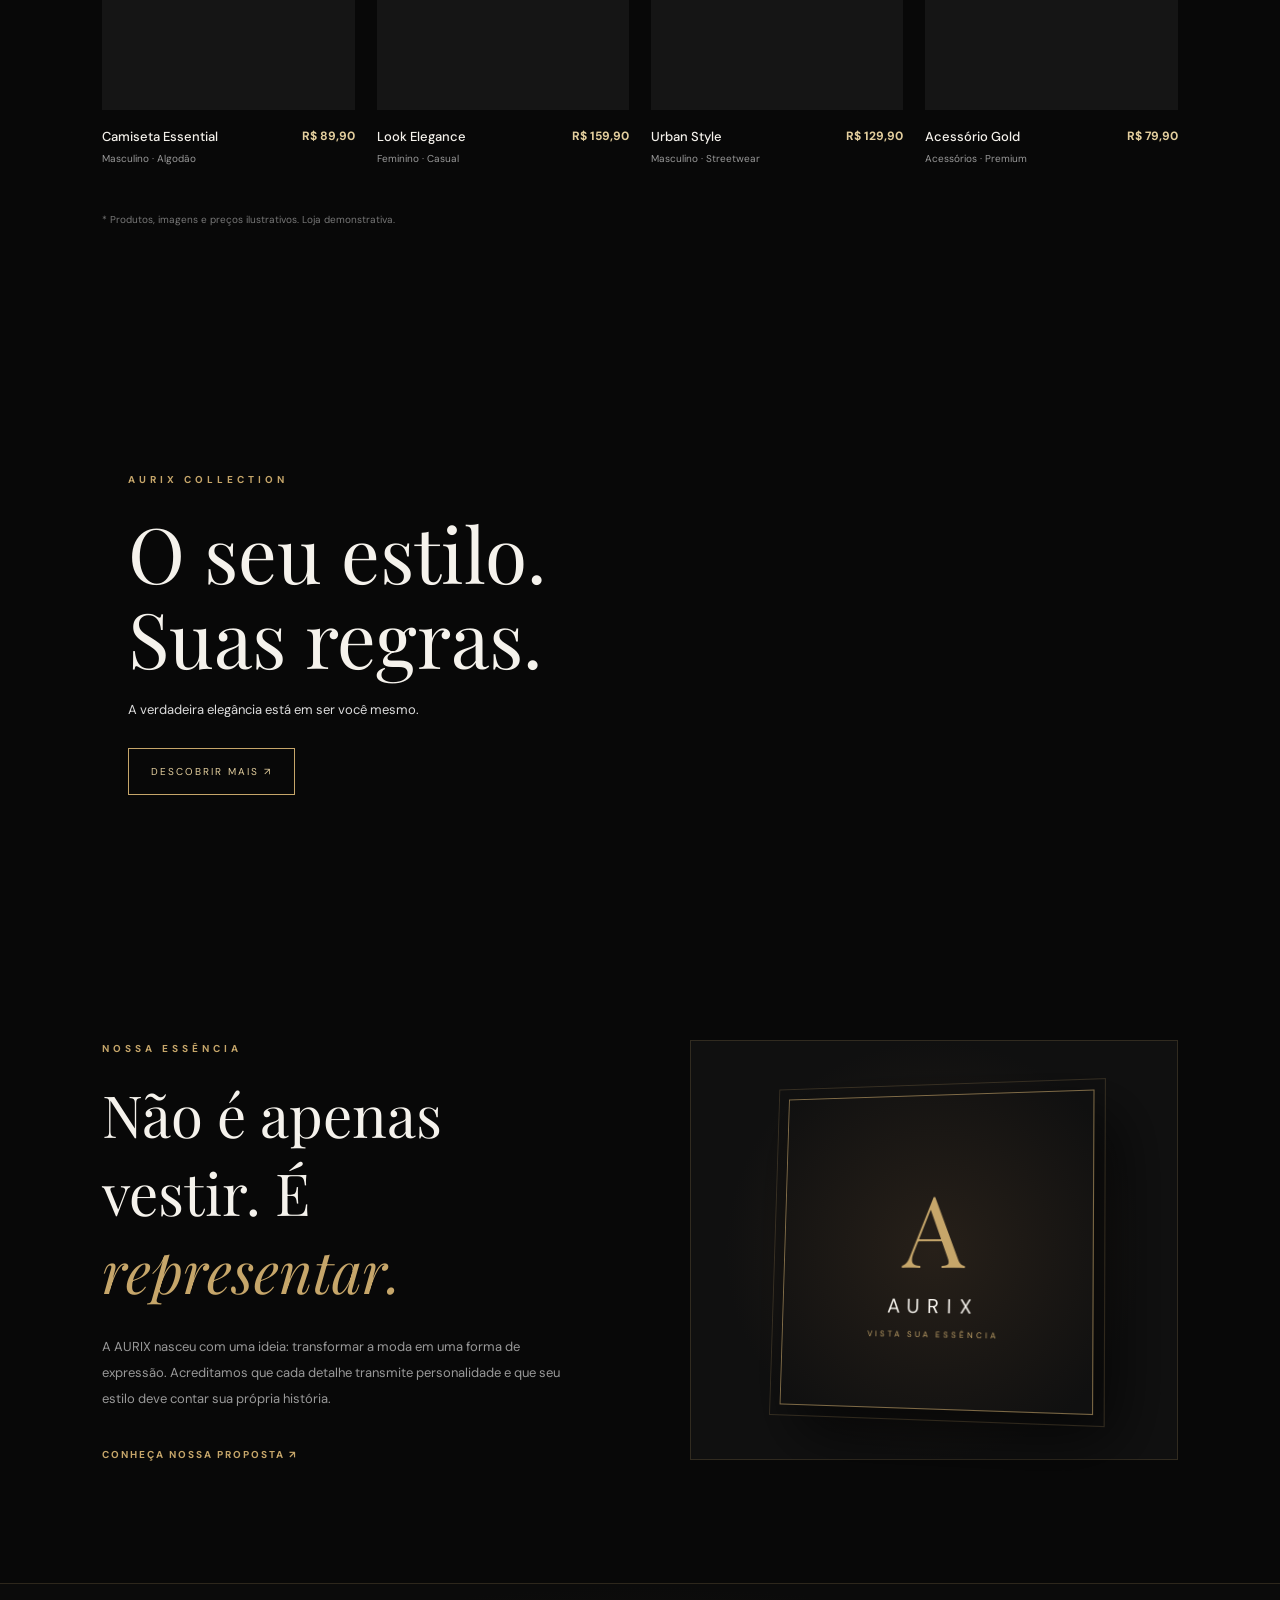
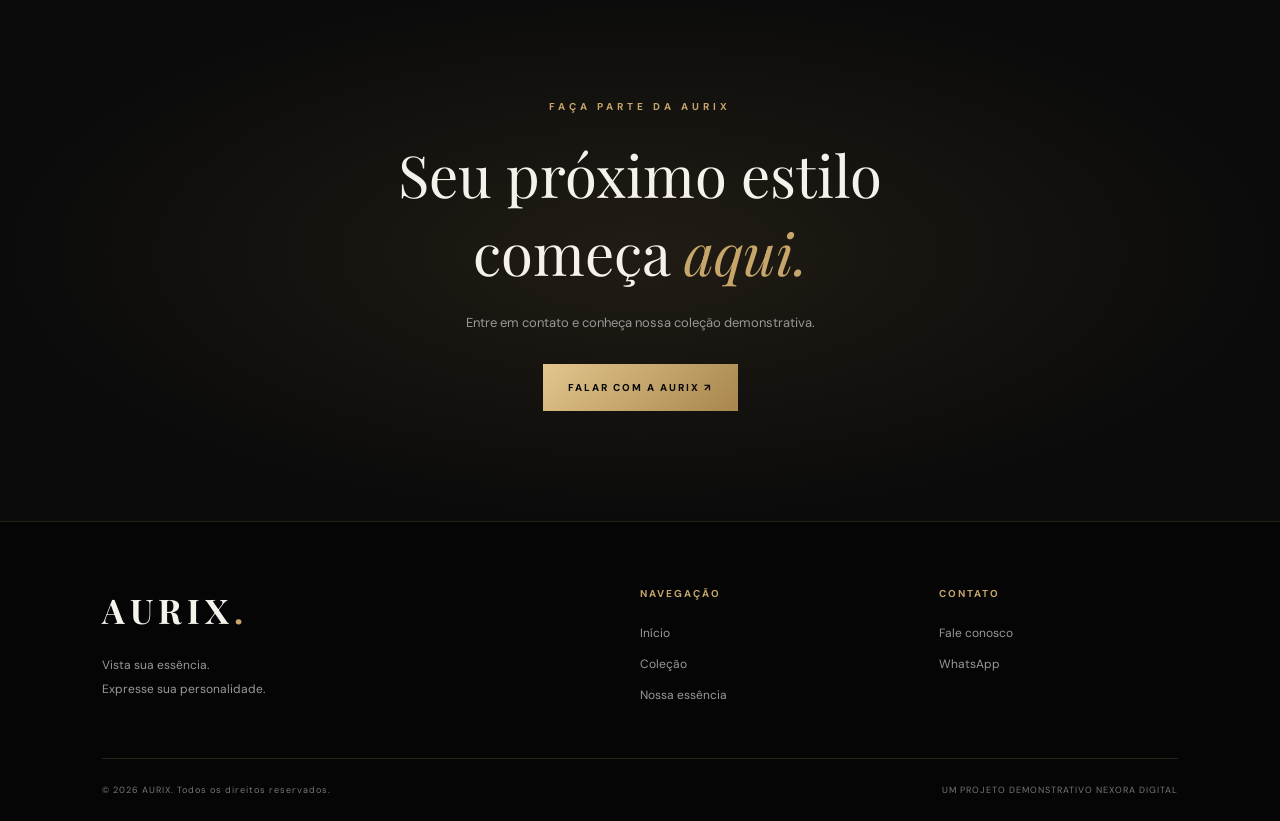
==== commit 2d939ea7: "Add files via upload" ====
--- a/index.html
+++ b/index.html
@@ -1,252 +1,420 @@
-
 <!DOCTYPE html>
 <html lang="pt-BR">
-
 <head>
     <meta charset="UTF-8">
     <meta name="viewport" content="width=device-width, initial-scale=1.0">
 
-    <title>NEXORA DIGITAL | Sites, Sistemas e Tecnologia</title>
-
-    <meta name="description" content="A NEXORA DIGITAL transforma ideias em soluções digitais. Desenvolvemos sites modernos, sistemas personalizados e soluções tecnológicas para empresas.">
-
-    <meta name="keywords" content="NEXORA DIGITAL, desenvolvimento de sites, criação de sites, sistemas personalizados, tecnologia, segurança digital">
-
-    <meta name="author" content="NEXORA DIGITAL">
-    <meta name="robots" content="index, follow">
-    <meta name="theme-color" content="#050505">
-
-    <!-- COMPARTILHAMENTO -->
-    <meta property="og:title" content="NEXORA DIGITAL | Tecnologia e Inovação">
-    <meta property="og:description" content="Sua ideia. Nossa tecnologia. Conheça as soluções digitais da NEXORA DIGITAL.">
-    <meta property="og:type" content="website">
-    <meta property="og:locale" content="pt_BR">
-
-    <!-- FONTE -->
+    <title>AURIX | Vista sua essência</title>
+
+    <meta name="description" content="AURIX — Moda premium, estilo e personalidade. Descubra uma nova maneira de vestir sua essência.">
+
+    <meta name="theme-color" content="#080808">
+
     <link rel="preconnect" href="https://fonts.googleapis.com">
     <link rel="preconnect" href="https://fonts.gstatic.com" crossorigin>
-    <link href="https://fonts.googleapis.com/css2?family=Inter:wght@300;400;500;600;700;800;900&display=swap" rel="stylesheet">
-
-    <!-- CSS -->
+
+    <link href="https://fonts.googleapis.com/css2?family=DM+Sans:wght@300;400;500;600;700;800&family=Playfair+Display:wght@400;500;600;700&display=swap" rel="stylesheet">
+
     <link rel="stylesheet" href="style.css">
+
+    <script src="script.js" defer></script>
 </head>
 
 <body>
+
+    <!-- BARRA SUPERIOR -->
+    <div class="announcement">
+        <p>EXPRESSE SUA ESSÊNCIA. DESCUBRA A AURIX.</p>
+    </div>
 
     <!-- CABEÇALHO -->
     <header class="header">
-        <div class="container">
-
-            <a href="index.html" class="logo">
-                NEXORA <span>DIGITAL</span>
+
+        <div class="header-container">
+
+            <a href="#inicio" class="logo">
+                AURIX<span>.</span>
             </a>
 
-            <button class="menu-toggle" aria-label="Abrir menu" aria-expanded="false">
-                <span></span>
-                <span></span>
-                <span></span>
-            </button>
-
-            <nav class="nav">
-                <a href="index.html" class="active">Início</a>
-                <a href="servicos.html">Serviços</a>
-                <a href="sobre.html">Sobre</a>
-                <a href="contato.html">Contato</a>
+            <nav class="navigation" id="navigation">
+
+                <a href="#inicio">Início</a>
+                <a href="#colecao">Coleção</a>
+                <a href="#sobre">Nossa essência</a>
+                <a href="#contato">Contato</a>
+
             </nav>
 
-            <a href="contato.html" class="btn-primary">
-                Fale conosco
+            <div class="header-actions">
+
+                <button class="cart-button" id="cartButton" aria-label="Abrir carrinho">
+                    <span>CARINHO</span>
+                    <span class="cart-count" id="cartCount">0</span>
+                </button>
+
+                <button class="menu-button" id="menuButton" aria-label="Abrir menu">
+                    <span></span>
+                    <span></span>
+                </button>
+
+            </div>
+
+        </div>
+
+    </header>
+
+    <main>
+
+        <!-- HERO -->
+        <section class="hero" id="inicio">
+
+            <div class="hero-image"></div>
+
+            <div class="hero-overlay"></div>
+
+            <div class="hero-content">
+
+                <span class="hero-label">
+                    A NOVA EXPERIÊNCIA DA MODA
+                </span>
+
+                <h1>
+                    Vista sua<br>
+                    <span>essência.</span>
+                </h1>
+
+                <p>
+                    Mais do que roupas, uma expressão da sua personalidade.
+                    Descubra o equilíbrio entre elegância, atitude e exclusividade.
+                </p>
+
+                <a href="#colecao" class="primary-button">
+                    EXPLORAR COLEÇÃO
+                    <span>↗</span>
+                </a>
+
+            </div>
+
+            <div class="hero-bottom">
+                <span>ESTILO QUE FALA POR VOCÊ.</span>
+                <span>01 — 04</span>
+            </div>
+
+        </section>
+
+        <!-- DIFERENCIAIS -->
+        <section class="benefits">
+
+            <div class="benefit">
+                <span>✦</span>
+                <p>ESTILO EXCLUSIVO</p>
+            </div>
+
+            <div class="benefit">
+                <span>◇</span>
+                <p>QUALIDADE E CONFORTO</p>
+            </div>
+
+            <div class="benefit">
+                <span>↗</span>
+                <p>PERSONALIDADE EM CADA DETALHE</p>
+            </div>
+
+        </section>
+
+        <!-- COLEÇÃO -->
+        <section class="collection section" id="colecao">
+
+            <div class="section-heading">
+
+                <div>
+                    <span class="eyebrow">SELEÇÃO AURIX</span>
+                    <h2>Escolha seu <span>estilo.</span></h2>
+                </div>
+
+                <p>
+                    Peças selecionadas para quem não abre mão de autenticidade.
+                </p>
+
+            </div>
+
+            <div class="categories">
+
+                <button class="category active" data-filter="todos">
+                    TODOS
+                </button>
+
+                <button class="category" data-filter="masculino">
+                    MASCULINO
+                </button>
+
+                <button class="category" data-filter="feminino">
+                    FEMININO
+                </button>
+
+                <button class="category" data-filter="acessorios">
+                    ACESSÓRIOS
+                </button>
+
+            </div>
+
+            <div class="products-grid" id="productsGrid">
+
+                <!-- PRODUTO 1 -->
+                <article class="product-card" data-category="masculino">
+
+                    <div class="product-image">
+                        <img src="https://images.unsplash.com/photo-1521572163474-6864f9cf17ab?auto=format&fit=crop&w=800&q=85" alt="Camiseta básica premium">
+
+                        <span class="product-tag">DESTAQUE</span>
+
+                        <button class="quick-add" data-product="Camiseta Essential">
+                            + ADICIONAR
+                        </button>
+                    </div>
+
+                    <div class="product-info">
+                        <div>
+                            <h3>Camiseta Essential</h3>
+                            <p>Masculino · Algodão</p>
+                        </div>
+
+                        <strong>R$ 89,90</strong>
+                    </div>
+
+                </article>
+
+                <!-- PRODUTO 2 -->
+                <article class="product-card" data-category="feminino">
+
+                    <div class="product-image">
+                        <img src="https://images.unsplash.com/photo-1539109136881-3be0616acf4b?auto=format&fit=crop&w=800&q=85" alt="Look feminino elegante">
+
+                        <button class="quick-add" data-product="Look Elegance">
+                            + ADICIONAR
+                        </button>
+                    </div>
+
+                    <div class="product-info">
+                        <div>
+                            <h3>Look Elegance</h3>
+                            <p>Feminino · Casual</p>
+                        </div>
+
+                        <strong>R$ 159,90</strong>
+                    </div>
+
+                </article>
+
+                <!-- PRODUTO 3 -->
+                <article class="product-card" data-category="masculino">
+
+                    <div class="product-image">
+                        <img src="https://images.unsplash.com/photo-1515886657613-9f3515b0c78f?auto=format&fit=crop&w=800&q=85" alt="Moda urbana masculina">
+
+                        <button class="quick-add" data-product="Urban Style">
+                            + ADICIONAR
+                        </button>
+                    </div>
+
+                    <div class="product-info">
+                        <div>
+                            <h3>Urban Style</h3>
+                            <p>Masculino · Streetwear</p>
+                        </div>
+
+                        <strong>R$ 129,90</strong>
+                    </div>
+
+                </article>
+
+                <!-- PRODUTO 4 -->
+                <article class="product-card" data-category="acessorios">
+
+                    <div class="product-image">
+                        <img src="https://images.unsplash.com/photo-1611652022419-a9419f74343d?auto=format&fit=crop&w=800&q=85" alt="Acessórios de moda">
+
+                        <span class="product-tag">NOVO</span>
+
+                        <button class="quick-add" data-product="Acessório Gold">
+                            + ADICIONAR
+                        </button>
+                    </div>
+
+                    <div class="product-info">
+                        <div>
+                            <h3>Acessório Gold</h3>
+                            <p>Acessórios · Premium</p>
+                        </div>
+
+                        <strong>R$ 79,90</strong>
+                    </div>
+
+                </article>
+
+            </div>
+
+            <p class="demo-notice">
+                * Produtos, imagens e preços ilustrativos. Loja demonstrativa.
+            </p>
+
+        </section>
+
+        <!-- BANNER -->
+        <section class="editorial">
+
+            <div class="editorial-image"></div>
+
+            <div class="editorial-content">
+
+                <span class="eyebrow">AURIX COLLECTION</span>
+
+                <h2>
+                    O seu estilo.<br>
+                    Suas regras.
+                </h2>
+
+                <p>
+                    A verdadeira elegância está em ser você mesmo.
+                </p>
+
+                <a href="#colecao" class="outline-button">
+                    DESCOBRIR MAIS ↗
+                </a>
+
+            </div>
+
+        </section>
+
+        <!-- SOBRE -->
+        <section class="about section" id="sobre">
+
+            <div class="about-content">
+
+                <span class="eyebrow">NOSSA ESSÊNCIA</span>
+
+                <h2>
+                    Não é apenas<br>
+                    vestir. É <span>representar.</span>
+                </h2>
+
+                <p>
+                    A AURIX nasceu com uma ideia: transformar a moda em
+                    uma forma de expressão. Acreditamos que cada detalhe
+                    transmite personalidade e que seu estilo deve contar
+                    sua própria história.
+                </p>
+
+                <a href="#contato" class="text-link">
+                    CONHEÇA NOSSA PROPOSTA ↗
+                </a>
+
+            </div>
+
+            <div class="about-visual">
+                <div class="about-frame">
+                    <span>A</span>
+                    <p>AURIX</p>
+                    <small>VISTA SUA ESSÊNCIA</small>
+                </div>
+            </div>
+
+        </section>
+
+        <!-- NEWSLETTER -->
+        <section class="newsletter" id="contato">
+
+            <span class="eyebrow">FAÇA PARTE DA AURIX</span>
+
+            <h2>
+                Seu próximo estilo<br>
+                começa <span>aqui.</span>
+            </h2>
+
+            <p>
+                Entre em contato e conheça nossa coleção demonstrativa.
+            </p>
+
+            <a href="https://wa.me/5544984133529?text=Olá!%20Gostaria%20de%20conhecer%20a%20AURIX." target="_blank" rel="noopener noreferrer" class="primary-button">
+                FALAR COM A AURIX ↗
             </a>
 
-        </div>
-    </header>
-
-    <!-- INÍCIO -->
-    <section class="hero">
-        <div class="container hero-content">
-
-            <div class="hero-info">
-                <span class="tag">TECNOLOGIA • INOVAÇÃO • RESULTADOS</span>
-
-                <h1>
-                    Sua ideia.
-                    <span>Nossa tecnologia.</span>
-                </h1>
-
-                <p>
-                    Transformamos ideias em soluções digitais modernas.
-                    Desenvolvemos sites, sistemas e experiências tecnológicas
-                    que impulsionam negócios.
-                </p>
-
-                <div class="hero-buttons">
-                    <a href="contato.html" class="btn-primary">
-                        Começar projeto
-                    </a>
-
-                    <a href="servicos.html" class="btn-outline">
-                        Conhecer serviços
-                    </a>
-                </div>
-            </div>
-
-            <div class="hero-decoration">
-
-                <div class="tech-card">
-
-                    <div class="tech-card-top">
-                        <div class="tech-dots">
-                            <span class="tech-dot"></span>
-                            <span class="tech-dot"></span>
-                            <span class="tech-dot"></span>
-                        </div>
-
-                        <span> NEXORA SYSTEM </span>
-                    </div>
-
-                    <div class="tech-card-content">
-                        <div class="tech-symbol">N</div>
-
-                        <h3>O futuro é digital.</h3>
-
-                        <p>Inovação em cada detalhe.</p>
-                    </div>
-
-                    <div class="tech-card-footer">
-                        <span>TECNOLOGIA AVANÇADA</span>
-                        <span>● ONLINE</span>
-                    </div>
-
-                </div>
-
-                <div class="floating-one"></div>
-                <div class="floating-two"></div>
-
-            </div>
-
-        </div>
-    </section>
-
-    <!-- SERVIÇOS -->
-    <section class="services">
-        <div class="container">
-
-            <div class="section-header">
-                <span class="tag">O QUE FAZEMOS</span>
-                <h2>Nossas soluções <span>digitais</span></h2>
-                <p>Tecnologia desenvolvida para levar seu negócio mais longe.</p>
-            </div>
-
-            <div class="services-grid">
-
-                <article class="service-card">
-                    <div class="service-icon">01</div>
-                    <h3>Desenvolvimento Web</h3>
-                    <p>Sites modernos, responsivos e profissionais para sua empresa.</p>
-                </article>
-
-                <article class="service-card">
-                    <div class="service-icon">02</div>
-                    <h3>Sistemas Personalizados</h3>
-                    <p>Sistemas inteligentes desenvolvidos conforme sua necessidade.</p>
-                </article>
-
-                <article class="service-card">
-                    <div class="service-icon">03</div>
-                    <h3>Lojas Virtuais</h3>
-                    <p>Plataformas digitais para apresentar e vender seus produtos.</p>
-                </article>
-
-                <article class="service-card">
-                    <div class="service-icon">04</div>
-                    <h3>Segurança Digital</h3>
-                    <p>Soluções para proteger informações e ambientes digitais.</p>
-                </article>
-
-                <article class="service-card">
-                    <div class="service-icon">05</div>
-                    <h3>Manutenção e Suporte</h3>
-                    <p>Suporte técnico e melhorias para seus projetos digitais.</p>
-                </article>
-
-                <article class="service-card">
-                    <div class="service-icon">06</div>
-                    <h3>Consultoria Tecnológica</h3>
-                    <p>Orientação para escolher as melhores soluções tecnológicas.</p>
-                </article>
-
-            </div>
-
-            <div class="center-button">
-                <a href="servicos.html" class="btn-outline">
-                    Ver todos os serviços
-                </a>
-            </div>
-
-        </div>
-    </section>
-
-    <!-- SOBRE -->
-    <section class="about">
-        <div class="container">
-
-            <div class="about-content">
-                <span class="tag">SOBRE A NEXORA</span>
-
-                <h2>Mais que tecnologia. <span>Uma nova visão digital.</span></h2>
-
-                <p>
-                    A NEXORA DIGITAL nasceu com o propósito de transformar
-                    ideias em soluções tecnológicas, unindo inovação,
-                    qualidade e criatividade.
-                </p>
-
-                <a href="sobre.html" class="btn-primary">
-                    Conheça nossa empresa
-                </a>
-            </div>
-
-        </div>
-    </section>
-
-    <!-- CONTATO -->
-    <section class="contact">
-        <div class="container">
-
-            <div class="section-header">
-                <span class="tag">VAMOS CONVERSAR?</span>
-                <h2>Seu próximo projeto começa <span>aqui.</span></h2>
-                <p>Entre em contato e vamos transformar sua ideia em realidade.</p>
-
-                <a href="contato.html" class="btn-primary">
-                    Solicitar orçamento
-                </a>
-            </div>
-
-        </div>
-    </section>
+        </section>
+
+    </main>
 
     <!-- RODAPÉ -->
     <footer class="footer">
-        <div class="container">
-
-            <a href="index.html" class="logo">
-                NEXORA <span>DIGITAL</span>
-            </a>
-
-            <div class="footer-links">
-                <a href="index.html">Início</a>
-                <a href="servicos.html">Serviços</a>
-                <a href="sobre.html">Sobre</a>
-                <a href="contato.html">Contato</a>
-            </div>
-
-            <p>© 2026 NEXORA DIGITAL. Todos os direitos reservados.</p>
+
+        <div class="footer-main">
+
+            <div>
+                <a href="#inicio" class="logo footer-logo">
+                    AURIX<span>.</span>
+                </a>
+
+                <p>
+                    Vista sua essência.<br>
+                    Expresse sua personalidade.
+                </p>
+            </div>
+
+            <div class="footer-column">
+                <h3>NAVEGAÇÃO</h3>
+                <a href="#inicio">Início</a>
+                <a href="#colecao">Coleção</a>
+                <a href="#sobre">Nossa essência</a>
+            </div>
+
+            <div class="footer-column">
+                <h3>CONTATO</h3>
+                <a href="#contato">Fale conosco</a>
+                <a href="https://wa.me/554498413529" target="_blank" rel="noopener noreferrer">WhatsApp</a>
+            </div>
 
         </div>
+
+        <div class="footer-bottom">
+            <p>© <span id="year"></span> AURIX. Todos os direitos reservados.</p>
+
+            <span>UM PROJETO DEMONSTRATIVO NEXORA DIGITAL</span>
+        </div>
+
     </footer>
 
-    <script src="script.js"></script>
+    <!-- CARRINHO -->
+    <div class="cart-overlay" id="cartOverlay">
+
+        <div class="cart-panel">
+
+            <div class="cart-header">
+                <h2>Seu carrinho</h2>
+
+                <button id="closeCart" aria-label="Fechar carrinho">
+                    ✕
+                </button>
+            </div>
+
+            <div class="cart-items" id="cartItems">
+                <p class="empty-cart">Seu carrinho está vazio.</p>
+            </div>
+
+            <div class="cart-footer">
+                <div class="cart-total">
+                    <span>Total</span>
+                    <strong id="cartTotal">R$ 0,00</strong>
+                </div>
+
+                <button class="checkout-button" id="checkoutButton">
+                    FINALIZAR PELO WHATSAPP ↗
+                </button>
+
+                <small>Compra demonstrativa. Nenhum pagamento será realizado.</small>
+            </div>
+
+        </div>
+
+    </div>
 
 </body>
-</html>
+</html>
--- a/style.css
+++ b/style.css
@@ -1,991 +1,985 @@
-
-/* ========================================
-   NEXORA DIGITAL - DESIGN PREMIUM
-======================================== */
-
-@import url('https://fonts.googleapis.com/css2?family=Inter:wght@300;400;500;600;700;800;900&display=swap');
+@import url('https://fonts.googleapis.com/css2?family=DM+Sans:wght@300;400;500;600;700;800&family=Playfair+Display:wght@400;500;600;700&display=swap');
 
 :root {
-    --black: #050505;
-    --black-light: #0b0b0b;
-    --card: #101010;
-    --gold: #d4af63;
-    --gold-light: #f5d995;
-    --gold-dark: #94702f;
-    --white: #ffffff;
+    --black: #080808;
+    --black-light: #111111;
+    --card: #151515;
+    --gold: #c6a66a;
+    --gold-light: #e4cf9e;
+    --white: #f5f2ec;
     --gray: #999999;
+    --border: rgba(198, 166, 106, 0.18);
 }
 
 * {
     margin: 0;
     padding: 0;
     box-sizing: border-box;
+}
+
+html {
     scroll-behavior: smooth;
+    scroll-padding-top: 100px;
 }
 
 body {
     background: var(--black);
     color: var(--white);
-    font-family: 'Inter', sans-serif;
+    font-family: 'DM Sans', sans-serif;
     overflow-x: hidden;
 }
 
 a {
+    color: inherit;
     text-decoration: none;
-    color: inherit;
-}
-
-button, input, select, textarea {
+}
+
+button {
     font-family: inherit;
-}
-
-span {
-    color: var(--gold);
-}
-
-::selection {
+    cursor: pointer;
+}
+
+img {
+    display: block;
+    width: 100%;
+}
+
+/* BARRA SUPERIOR */
+
+.announcement {
+    min-height: 34px;
+    display: flex;
+    align-items: center;
+    justify-content: center;
     background: var(--gold);
-    color: #000;
-}
-
-/* ========================================
-   CONTAINER
-======================================== */
-
-.container {
-    width: 100%;
-    max-width: 1200px;
-    margin: 0 auto;
-}
-
-/* ========================================
-   CABEÇALHO
-======================================== */
+    color: #111;
+    padding: 8px 15px;
+    text-align: center;
+}
+
+.announcement p {
+    font-size: 10px;
+    letter-spacing: 3px;
+    font-weight: 800;
+}
+
+/* HEADER */
 
 .header {
-    width: 100%;
-    min-height: 90px;
-    padding: 0 7%;
-    display: flex;
-    align-items: center;
-    background: rgba(5, 5, 5, 0.92);
-    backdrop-filter: blur(20px);
-    border-bottom: 1px solid rgba(212, 175, 99, 0.18);
     position: sticky;
     top: 0;
-    z-index: 1000;
-}
-
-.header > .container {
+    z-index: 100;
+    background: rgba(8, 8, 8, 0.94);
+    backdrop-filter: blur(18px);
+    border-bottom: 1px solid var(--border);
+}
+
+.header-container {
+    max-width: 1400px;
+    min-height: 85px;
+    margin: auto;
+    padding: 0 7%;
     display: flex;
     align-items: center;
     justify-content: space-between;
-    gap: 35px;
 }
 
 .logo {
-    font-size: 22px;
-    font-weight: 900;
-    letter-spacing: 2px;
+    font-family: 'Playfair Display', serif;
+    font-size: 34px;
+    font-weight: 700;
+    letter-spacing: 5px;
+}
+
+.logo span {
+    color: var(--gold);
+}
+
+.navigation {
+    display: flex;
+    align-items: center;
+    gap: 38px;
+}
+
+.navigation a {
+    color: #c2c2c2;
+    font-size: 12px;
+    transition: .3s;
+}
+
+.navigation a:hover {
+    color: var(--gold);
+}
+
+.header-actions {
+    display: flex;
+    align-items: center;
+    gap: 20px;
+}
+
+.cart-button {
+    border: 1px solid var(--border);
+    background: transparent;
     color: white;
-    white-space: nowrap;
-}
-
-.logo span {
-    color: var(--gold);
-    font-weight: 400;
-}
-
-.nav {
-    display: flex;
-    align-items: center;
-    gap: 35px;
-}
-
-.nav a {
+    padding: 12px 17px;
+    display: flex;
+    align-items: center;
+    gap: 12px;
+    font-size: 10px;
+    letter-spacing: 1px;
+}
+
+.cart-count {
+    color: var(--gold);
+    font-weight: 800;
+}
+
+.menu-button {
+    display: none;
+    background: none;
+    border: none;
+}
+
+/* HERO */
+
+.hero {
+    min-height: 690px;
+    height: 85vh;
+    max-height: 850px;
     position: relative;
-    font-size: 13px;
-    color: #bdbdbd;
-    transition: 0.3s;
-}
-
-.nav a::after {
-    content: "";
+    display: flex;
+    align-items: center;
+    overflow: hidden;
+}
+
+.hero-image {
     position: absolute;
-    left: 0;
-    bottom: -9px;
-    width: 0;
-    height: 2px;
-    background: var(--gold);
-    transition: 0.3s;
-}
-
-.nav a:hover,
-.nav a.active {
-    color: var(--gold);
-}
-
-.nav a:hover::after,
-.nav a.active::after {
-    width: 100%;
-}
-
-.header .btn-primary {
-    white-space: nowrap;
-    padding: 13px 22px;
-}
-
-.menu-toggle {
-    display: none;
-    width: 42px;
-    height: 42px;
-    padding: 9px;
-    border: 1px solid rgba(212,175,99,0.4);
-    background: #101010;
-    border-radius: 6px;
-    cursor: pointer;
-}
-
-.menu-toggle span {
-    display: block;
-    width: 100%;
-    height: 2px;
-    background: var(--gold);
-    margin: 5px 0;
-    border-radius: 3px;
-    transition: 0.3s;
-}
-
-/* ========================================
-   BOTÕES
-======================================== */
-
-.btn-primary {
-    display: inline-block;
-    padding: 17px 25px;
-    background: linear-gradient(135deg, #f1d38f, #b58a43);
-    color: #090909;
-    font-size: 12px;
-    font-weight: 800;
-    border-radius: 5px;
-    transition: 0.4s;
-    box-shadow: 0 8px 25px rgba(212,175,99,0.15);
-    border: none;
-    cursor: pointer;
-}
-
-.btn-primary:hover {
-    transform: translateY(-5px);
-    box-shadow: 0 12px 35px rgba(212,175,99,0.35);
-}
-
-.btn-secondary {
-    display: inline-block;
-    padding: 16px 25px;
-    border: 1px solid #383838;
-    border-radius: 5px;
-    color: #ddd;
-    font-size: 12px;
-    transition: 0.3s;
-}
-
-.btn-secondary:hover {
-    border-color: var(--gold);
-    color: var(--gold);
-}
-
-.section-button {
-    text-align: center;
-    margin-top: 45px;
-}
-
-/* ========================================
-   HERO
-======================================== */
-
-.hero {
-    min-height: 680px;
-    padding: 90px 7%;
-    display: flex;
-    align-items: center;
-    position: relative;
-    overflow: hidden;
+    inset: 0;
     background:
-        radial-gradient(ellipse at 80% 50%, rgba(151,111,42,0.13), transparent 40%),
-        linear-gradient(120deg, #050505, #090909);
-}
-
-.hero::before {
-    content: "";
+        url('https://images.unsplash.com/photo-1539109136881-3be0616acf4b?auto=format&fit=crop&w=2000&q=90')
+        center 35% / cover no-repeat;
+    transform: scale(1.04);
+    animation: heroZoom 15s ease-in-out infinite alternate;
+}
+
+@keyframes heroZoom {
+    from { transform: scale(1.04); }
+    to { transform: scale(1.12); }
+}
+
+.hero-overlay {
     position: absolute;
-    width: 500px;
-    height: 500px;
-    border-radius: 50%;
-    background: rgba(212,175,99,0.04);
-    filter: blur(100px);
-    top: 10%;
-    right: 5%;
-    pointer-events: none;
-}
-
-.hero > .container.hero-content {
-    max-width: 1200px;
-    width: 100%;
-    display: flex;
-    align-items: center;
-    justify-content: space-between;
-    gap: 45px;
+    inset: 0;
+    background:
+        linear-gradient(90deg, rgba(0,0,0,.94) 0%, rgba(0,0,0,.68) 48%, rgba(0,0,0,.1) 100%),
+        linear-gradient(0deg, rgba(0,0,0,.4), transparent 45%);
+}
+
+.hero-content {
     position: relative;
     z-index: 2;
-}
-
-.hero .hero-info {
-    flex: 1;
-    max-width: 590px;
-    display: flex;
-    flex-direction: column;
-    align-items: flex-start;
-    gap: 0;
-    margin: 0;
-    padding: 0;
+    max-width: 1400px;
+    width: 100%;
+    margin: auto;
+    padding: 0 9%;
+    animation: appear 1s ease forwards;
+}
+
+@keyframes appear {
+    from {
+        opacity: 0;
+        transform: translateY(35px);
+    }
+    to {
+        opacity: 1;
+        transform: translateY(0);
+    }
+}
+
+.hero-label,
+.eyebrow {
+    color: var(--gold);
+    font-size: 10px;
+    font-weight: 700;
+    letter-spacing: 4px;
+}
+
+.hero h1 {
+    margin: 25px 0;
+    font-family: 'Playfair Display', serif;
+    font-size: clamp(65px, 8vw, 112px);
+    line-height: 1.05;
+    font-weight: 400;
+}
+
+.hero h1 span,
+.section-heading h2 span,
+.about h2 span,
+.newsletter h2 span {
+    color: var(--gold);
+    font-style: italic;
+}
+
+.hero-content > p {
+    max-width: 450px;
+    color: #c2c2c2;
+    font-size: 14px;
+    line-height: 1.9;
+    margin-bottom: 35px;
+}
+
+.primary-button {
+    display: inline-flex;
+    align-items: center;
+    gap: 30px;
+    padding: 17px 25px;
+    background: linear-gradient(135deg, #e2c68d, #a8864c);
+    color: #080808;
+    font-size: 10px;
+    letter-spacing: 2px;
+    font-weight: 800;
     border: none;
-}
-
-.status {
-    display: inline-block;
-    color: var(--gold);
-    font-size: 10px;
-    font-weight: 700;
-    letter-spacing: 3px;
-    margin-bottom: 25px;
-}
-
-.hero h1 {
-    font-size: clamp(45px, 6vw, 76px);
-    line-height: 1.1;
+    transition: .4s;
+}
+
+.primary-button:hover {
+    transform: translateY(-5px);
+    box-shadow: 0 12px 35px rgba(198, 166, 106, .25);
+}
+
+.hero-bottom {
+    position: absolute;
+    bottom: 35px;
+    left: 9%;
+    right: 9%;
+    display: flex;
+    justify-content: space-between;
+    color: #bcbcbc;
+    font-size: 9px;
+    letter-spacing: 2px;
+}
+
+/* DIFERENCIAIS */
+
+.benefits {
+    display: flex;
+    justify-content: center;
+    flex-wrap: wrap;
+    gap: 65px;
+    padding: 35px 5%;
+    background: #101010;
+    border-top: 1px solid var(--border);
+    border-bottom: 1px solid var(--border);
+}
+
+.benefit {
+    display: flex;
+    align-items: center;
+    gap: 13px;
+}
+
+.benefit span {
+    color: var(--gold);
+    font-size: 21px;
+}
+
+.benefit p {
+    font-size: 9px;
+    letter-spacing: 2px;
+    color: #ccc;
+}
+
+/* SEÇÕES */
+
+.section {
+    max-width: 1400px;
+    margin: auto;
+    padding: 120px 8%;
+}
+
+.section-heading {
+    display: flex;
+    justify-content: space-between;
+    align-items: end;
+    gap: 30px;
+    margin-bottom: 45px;
+}
+
+.section-heading h2,
+.about h2,
+.newsletter h2 {
+    margin-top: 18px;
+    font-family: 'Playfair Display', serif;
+    font-size: clamp(38px, 5vw, 58px);
+    font-weight: 400;
+}
+
+.section-heading > p {
+    max-width: 330px;
+    color: var(--gray);
+    font-size: 13px;
+    line-height: 1.8;
+}
+
+/* CATEGORIAS */
+
+.categories {
+    display: flex;
+    gap: 13px;
+    margin-bottom: 35px;
+    flex-wrap: wrap;
+}
+
+.category {
+    border: 1px solid var(--border);
+    padding: 12px 19px;
+    background: transparent;
+    color: #aaa;
+    font-size: 9px;
+    letter-spacing: 1.5px;
+    transition: .3s;
+}
+
+.category:hover,
+.category.active {
+    background: var(--gold);
+    color: #111;
+    border-color: var(--gold);
+}
+
+/* PRODUTOS */
+
+.products-grid {
+    display: grid;
+    grid-template-columns: repeat(4, 1fr);
+    gap: 22px;
+}
+
+.product-card {
+    min-width: 0;
+    transition: .4s;
+}
+
+.product-card:hover {
+    transform: translateY(-9px);
+}
+
+.product-image {
+    position: relative;
+    height: 370px;
+    background: var(--card);
+    overflow: hidden;
+}
+
+.product-image img {
+    width: 100%;
+    height: 100%;
+    object-fit: cover;
+    transition: transform .7s;
+}
+
+.product-card:hover .product-image img {
+    transform: scale(1.08);
+}
+
+.product-tag {
+    position: absolute;
+    top: 15px;
+    left: 15px;
+    background: var(--gold);
+    color: #111;
+    padding: 8px 12px;
+    font-size: 8px;
     font-weight: 800;
-    letter-spacing: -3px;
-}
-
-.hero h1 span {
-    display: block;
-    background: linear-gradient(
-        120deg,
-        #a77a31,
-        #ffe7a7,
-        #b58a43
-    );
-    background-clip: text;
-    -webkit-background-clip: text;
-    -webkit-text-fill-color: transparent;
-}
-
-.hero-info > p {
-    color: #999;
-    line-height: 1.9;
-    font-size: 14px;
-    max-width: 480px;
-    margin-top: 25px;
-}
-
-.hero-buttons {
-    display: flex;
-    gap: 15px;
-    margin-top: 35px;
-    flex-wrap: wrap;
-}
-
-/* ========================================
-   ELEMENTO 3D
-======================================== */
-
-.hero-decoration {
-    flex: 0 0 430px;
-    width: 430px;
-    height: 430px;
-    display: flex;
-    align-items: center;
-    justify-content: center;
+    letter-spacing: 1px;
+}
+
+.quick-add {
+    position: absolute;
+    bottom: 0;
+    left: 0;
+    width: 100%;
+    border: none;
+    padding: 17px;
+    background: rgba(198, 166, 106, .95);
+    color: #111;
+    font-weight: 800;
+    font-size: 10px;
+    letter-spacing: 2px;
+    transform: translateY(100%);
+    transition: .3s;
+}
+
+.product-card:hover .quick-add {
+    transform: translateY(0);
+}
+
+.product-info {
+    display: flex;
+    justify-content: space-between;
+    gap: 10px;
+    align-items: start;
+    padding: 18px 0;
+}
+
+.product-info h3 {
+    font-size: 13px;
+    font-weight: 500;
+}
+
+.product-info p {
+    margin-top: 7px;
+    font-size: 10px;
+    color: var(--gray);
+}
+
+.product-info strong {
+    color: var(--gold-light);
+    font-size: 12px;
+    white-space: nowrap;
+}
+
+.demo-notice {
+    color: #777;
+    font-size: 10px;
+    margin-top: 30px;
+}
+
+/* EDITORIAL */
+
+.editorial {
+    min-height: 570px;
     position: relative;
-    perspective: 1000px;
-    animation: float 6s ease-in-out infinite;
-}
-
-.orbit {
+    display: flex;
+    align-items: center;
+    overflow: hidden;
+}
+
+.editorial-image {
     position: absolute;
-    width: 390px;
-    height: 160px;
-    border: 1px solid rgba(212,175,99,0.3);
-    border-radius: 50%;
-    transform: rotate(-35deg);
-}
-
-.orbit-two {
-    transform: rotate(35deg);
-    width: 360px;
-    height: 180px;
-    border-color: rgba(212,175,99,0.15);
-}
-
-.tech-card {
-    width: 280px;
-    height: 350px;
-    padding: 25px;
-    border: 1px solid rgba(212,175,99,0.5);
-    border-radius: 15px;
-    background: linear-gradient(
-        145deg,
-        rgba(35,29,19,0.95),
-        rgba(8,8,8,0.98)
-    );
-    box-shadow:
-        0 30px 70px rgba(0,0,0,0.8),
-        inset 0 1px 1px rgba(255,255,255,0.1),
-        0 0 35px rgba(212,175,99,0.1);
-    transform: rotateY(-12deg) rotateX(5deg);
+    inset: 0;
+    background:
+        url('https://images.unsplash.com/photo-1483985988355-763728e1935b?auto=format&fit=crop&w=1800&q=85')
+        center 40% / cover;
+    filter: brightness(.58);
+}
+
+.editorial-content {
     position: relative;
     z-index: 2;
-    transition: transform 0.2s ease;
-}
-
-.tech-card-top {
-    display: flex;
-    justify-content: space-between;
-    font-size: 9px;
+    padding: 80px 10%;
+}
+
+.editorial h2 {
+    margin: 22px 0;
+    font-family: 'Playfair Display', serif;
+    font-size: clamp(50px, 6vw, 78px);
+    font-weight: 400;
+    line-height: 1.1;
+}
+
+.editorial-content p {
+    color: #ddd;
+    font-size: 13px;
+    margin-bottom: 30px;
+}
+
+.outline-button {
+    display: inline-block;
+    border: 1px solid var(--gold);
+    padding: 16px 22px;
+    color: var(--gold-light);
+    font-size: 10px;
     letter-spacing: 2px;
-    color: var(--gold);
-}
-
-.tech-dot {
-    width: 7px;
-    height: 7px;
+    transition: .3s;
+}
+
+.outline-button:hover {
     background: var(--gold);
-    border-radius: 50%;
-    box-shadow: 0 0 12px var(--gold);
-}
-
-.tech-card-content {
-    text-align: center;
-    margin-top: 40px;
-}
-
-.tech-symbol {
-    font-size: 85px;
-    font-weight: 900;
-    color: transparent;
-    -webkit-text-stroke: 2px var(--gold);
-    text-shadow: 0 0 30px rgba(212,175,99,0.25);
-}
-
-.tech-card h2 {
-    font-size: 18px;
+    color: #111;
+}
+
+/* SOBRE */
+
+.about {
+    display: grid;
+    grid-template-columns: 1fr 1fr;
+    align-items: center;
+    gap: 100px;
+}
+
+.about-content > p {
+    margin: 25px 0 30px;
+    max-width: 480px;
+    color: var(--gray);
+    line-height: 2;
+    font-size: 13px;
+}
+
+.text-link {
+    color: var(--gold);
+    font-size: 10px;
+    font-weight: 700;
+    letter-spacing: 2px;
+}
+
+.about-visual {
+    min-height: 420px;
+    display: grid;
+    place-items: center;
+    background:
+        radial-gradient(circle at center, #272019, #101010 65%);
+    border: 1px solid var(--border);
+    perspective: 1000px;
+}
+
+.about-frame {
+    width: 65%;
+    aspect-ratio: 1;
+    border: 1px solid rgba(198, 166, 106, .6);
+    outline: 1px solid rgba(198, 166, 106, .2);
+    outline-offset: 10px;
+    display: flex;
+    align-items: center;
+    justify-content: center;
+    flex-direction: column;
+    transform: rotateY(-12deg) rotateX(5deg);
+    box-shadow: 20px 25px 60px rgba(0,0,0,.7);
+    transition: .5s;
+}
+
+.about-frame:hover {
+    transform: rotateY(0) rotateX(0) translateY(-8px);
+}
+
+.about-frame span {
+    font-family: 'Playfair Display', serif;
+    font-size: 100px;
+    color: var(--gold);
+}
+
+.about-frame p {
+    letter-spacing: 8px;
+    font-size: 20px;
+}
+
+.about-frame small {
+    margin-top: 10px;
+    color: var(--gold);
     letter-spacing: 3px;
-    margin-top: 15px;
-}
-
-.tech-card-content p {
-    color: var(--gold);
-    font-size: 9px;
-    letter-spacing: 2px;
-    margin-top: 10px;
-}
-
-.tech-card-footer {
-    border-top: 1px solid rgba(212,175,99,0.3);
-    margin-top: 30px;
-    padding-top: 15px;
-    text-align: center;
     font-size: 8px;
-    color: #888;
-    letter-spacing: 2px;
-}
-
-.floating-element {
-    position: absolute;
-    padding: 13px 18px;
-    background: rgba(20,20,20,0.9);
-    border: 1px solid rgba(212,175,99,0.3);
-    border-radius: 7px;
-    color: #ccc;
-    font-size: 15px;
-    box-shadow: 0 10px 30px #000;
-    z-index: 5;
-}
-
-.floating-one {
-    top: 65px;
-    right: -10px;
-}
-
-.floating-two {
-    bottom: 65px;
-    left: -15px;
-    color: var(--gold);
-}
-
-/* ========================================
-   SERVIÇOS
-======================================== */
-
-.services {
-    padding: 120px 7%;
-    background: #080808;
-}
-
-.section-header {
-    text-align: center;
-    margin-bottom: 65px;
-}
-
-.section-header h2,
-.about h2,
-.contact h2 {
-    font-size: clamp(32px, 4vw, 48px);
-    font-weight: 800;
-    letter-spacing: -1.5px;
-    line-height: 1.2;
-}
-
-.section-header > p {
-    color: #888;
-    font-size: 13px;
-    margin-top: 15px;
-    line-height: 1.8;
-}
-
-.service-grid {
-    display: grid;
-    grid-template-columns: repeat(3, 1fr);
-    gap: 20px;
-}
-
-.service-card {
-    min-height: 270px;
-    padding: 30px;
-    background: linear-gradient(145deg, #141414, #0b0b0b);
-    border: 1px solid #252525;
-    border-radius: 10px;
-    position: relative;
-    overflow: hidden;
-    transition: 0.4s;
-}
-
-.service-card::before {
-    content: "";
-    position: absolute;
-    width: 150px;
-    height: 150px;
-    background: rgba(212,175,99,0.07);
-    filter: blur(55px);
-    top: -80px;
-    right: -80px;
-    transition: 0.4s;
-}
-
-.service-card:hover {
-    transform: translateY(-10px);
-    border-color: var(--gold-dark);
-    box-shadow: 0 20px 45px rgba(0,0,0,0.5);
-}
-
-.service-icon {
-    font-size: 32px;
-    color: var(--gold);
-    margin-bottom: 25px;
-    font-weight: 800;
-}
-
-.service-card h3 {
-    font-size: 17px;
-    margin-bottom: 15px;
-    position: relative;
-}
-
-.service-card p {
-    color: #888;
-    font-size: 12px;
-    line-height: 1.9;
-    margin-bottom: 20px;
-    position: relative;
-}
-
-.service-card a {
-    color: var(--gold);
-    font-size: 11px;
-    font-weight: 700;
-    transition: 0.3s;
-}
-
-.service-card a:hover {
-    letter-spacing: 1px;
-}
-
-/* ========================================
-   SOBRE
-======================================== */
-
-.about {
-    padding: 130px 7%;
-    background: #050505;
-}
-
-.about > .container {
-    display: flex;
-    align-items: center;
-    justify-content: space-between;
-    gap: 80px;
-}
-
-.about-content {
-    flex: 1;
-}
-
-.about-content h2 {
-    line-height: 1.3;
-    margin-bottom: 25px;
-}
-
-.about-content > p {
-    color: #888;
-    font-size: 13px;
-    line-height: 2;
-    margin-bottom: 18px;
-}
-
-.about-content .btn-primary {
-    margin-top: 15px;
-}
-
-.about-visual {
-    flex: 1;
-    display: flex;
-    justify-content: center;
-    perspective: 1000px;
-}
-
-.about-box {
-    width: 330px;
-    height: 350px;
-    border: 1px solid rgba(212,175,99,0.5);
-    border-radius: 15px;
-    background: linear-gradient(145deg, #1b1710, #080808);
-    box-shadow: 20px 30px 70px rgba(0,0,0,0.8);
-    display: flex;
-    flex-direction: column;
-    align-items: center;
-    justify-content: center;
-    transform: rotateY(10deg) rotateX(5deg);
-    position: relative;
-    overflow: hidden;
-}
-
-.about-symbol {
-    font-size: 85px;
-    font-weight: 900;
-    color: transparent;
-    -webkit-text-stroke: 2px var(--gold);
-}
-
-.about-box h3 {
-    font-size: 23px;
-    letter-spacing: 5px;
-    margin-top: 10px;
-}
-
-.about-box p {
-    color: var(--gold);
-    font-size: 9px;
-    letter-spacing: 4px;
-    margin-top: 10px;
-}
-
-.about-decoration {
-    position: absolute;
-    width: 250px;
-    height: 250px;
-    border: 1px solid rgba(212,175,99,0.15);
-    border-radius: 50%;
-}
-
-/* ========================================
-   CONTATO
-======================================== */
-
-.contact {
-    padding: 110px 7%;
+}
+
+/* NEWSLETTER */
+
+.newsletter {
+    padding: 110px 20px;
     text-align: center;
     background:
-        radial-gradient(ellipse at center, rgba(212,175,99,0.12), transparent 65%),
-        #090909;
-    border-top: 1px solid #252018;
-    border-bottom: 1px solid #252018;
-}
-
-.contact h2 {
-    max-width: 750px;
+        radial-gradient(ellipse at center, #211c14, #0b0b0b 70%);
+    border-top: 1px solid var(--border);
+}
+
+.newsletter h2 {
+    margin: 20px 0;
+}
+
+.newsletter > p {
+    margin: 0 auto 30px;
+    color: var(--gray);
+    font-size: 13px;
+    line-height: 1.8;
+}
+
+/* RODAPÉ */
+
+.footer {
+    padding: 65px 8% 25px;
+    background: #050505;
+    border-top: 1px solid var(--border);
+}
+
+.footer-main {
+    max-width: 1250px;
     margin: auto;
-    line-height: 1.3;
-}
-
-.contact .section-header {
-    margin-bottom: 40px;
-}
-
-.contact-form {
-    max-width: 650px;
-    margin: 0 auto;
-    padding: 35px;
-    text-align: left;
-    background: linear-gradient(145deg, #141414, #090909);
-    border: 1px solid rgba(212,175,99,0.25);
-    border-radius: 12px;
-    box-shadow: 0 20px 60px rgba(0,0,0,0.5);
-}
-
-.form-group {
+    display: grid;
+    grid-template-columns: 2fr 1fr 1fr;
+    gap: 60px;
+    padding-bottom: 55px;
+}
+
+.footer-logo {
+    display: inline-block;
+    margin-bottom: 20px;
+}
+
+.footer-main > div:first-child > p {
+    color: var(--gray);
+    font-size: 12px;
+    line-height: 2;
+}
+
+.footer-column {
     display: flex;
     flex-direction: column;
-    gap: 10px;
-    margin-bottom: 22px;
-}
-
-.form-group label {
-    color: var(--gold-light);
+    gap: 15px;
+}
+
+.footer-column h3 {
+    color: var(--gold);
+    font-size: 10px;
+    letter-spacing: 2px;
+    margin-bottom: 10px;
+}
+
+.footer-column a {
+    color: #999;
     font-size: 12px;
-    font-weight: 600;
-}
-
-.form-group input,
-.form-group select,
-.form-group textarea {
+    transition: .3s;
+}
+
+.footer-column a:hover {
+    color: var(--gold);
+}
+
+.footer-bottom {
+    max-width: 1250px;
+    margin: auto;
+    padding-top: 25px;
+    border-top: 1px solid var(--border);
+    display: flex;
+    justify-content: space-between;
+    gap: 20px;
+    color: #777;
+    font-size: 9px;
+    letter-spacing: 1px;
+}
+
+/* CARRINHO */
+
+.cart-overlay {
+    position: fixed;
+    inset: 0;
+    z-index: 200;
+    background: rgba(0,0,0,.75);
+    opacity: 0;
+    visibility: hidden;
+    transition: .3s;
+}
+
+.cart-overlay.open {
+    opacity: 1;
+    visibility: visible;
+}
+
+.cart-panel {
+    position: absolute;
+    right: 0;
+    top: 0;
+    width: min(440px, 100%);
+    height: 100%;
+    background: #111;
+    padding: 30px;
+    display: flex;
+    flex-direction: column;
+    transform: translateX(100%);
+    transition: .4s;
+}
+
+.cart-overlay.open .cart-panel {
+    transform: translateX(0);
+}
+
+.cart-header {
+    display: flex;
+    justify-content: space-between;
+    align-items: center;
+    padding-bottom: 25px;
+    border-bottom: 1px solid var(--border);
+}
+
+.cart-header h2 {
+    font-family: 'Playfair Display', serif;
+    font-size: 27px;
+    font-weight: 400;
+}
+
+.cart-header button {
+    background: none;
+    color: white;
+    border: none;
+    font-size: 23px;
+}
+
+.cart-items {
+    flex: 1;
+    overflow-y: auto;
+    padding: 25px 0;
+}
+
+.empty-cart {
+    text-align: center;
+    color: var(--gray);
+    font-size: 13px;
+    padding: 35px 0;
+}
+
+.cart-footer {
+    border-top: 1px solid var(--border);
+    padding-top: 25px;
+}
+
+.cart-total {
+    display: flex;
+    justify-content: space-between;
+    margin-bottom: 20px;
+    font-size: 14px;
+}
+
+.cart-total strong {
+    color: var(--gold);
+}
+
+.checkout-button {
     width: 100%;
-    padding: 15px;
-    background: #080808;
-    border: 1px solid #303030;
-    border-radius: 6px;
-    color: white;
-    font-size: 13px;
-    outline: none;
-    transition: 0.3s;
-}
-
-.form-group input:focus,
-.form-group select:focus,
-.form-group textarea:focus {
-    border-color: var(--gold);
-    box-shadow: 0 0 15px rgba(212,175,99,0.1);
-}
-
-.form-group input::placeholder,
-.form-group textarea::placeholder {
-    color: #666;
-}
-
-.form-group select option {
-    background: #101010;
-    color: white;
-}
-
-.form-group textarea {
-    resize: vertical;
-    min-height: 130px;
-}
-
-.contact-form button {
-    width: 100%;
-    margin-top: 5px;
-}
-
-.whatsapp-direct {
-    margin-top: 30px;
-}
-
-.whatsapp-direct p {
-    color: #999;
-    font-size: 13px;
-    margin-bottom: 12px;
-}
-
-.whatsapp-direct a {
-    color: var(--gold);
-    font-size: 13px;
-    font-weight: 700;
-}
-
-.whatsapp-direct a:hover {
-    text-decoration: underline;
-}
-
-/* ========================================
-   RODAPÉ
-======================================== */
-
-.footer {
-    min-height: 130px;
-    padding: 35px 7%;
-    background: #050505;
-    border-top: 1px solid rgba(212,175,99,0.12);
-}
-
-.footer > .container {
-    display: flex;
-    align-items: center;
-    justify-content: space-between;
-    flex-wrap: wrap;
-    gap: 20px;
-}
-
-.footer p {
+    background: var(--gold);
+    color: #111;
+    padding: 17px;
+    border: none;
+    font-size: 10px;
+    font-weight: 800;
+    letter-spacing: 1px;
+}
+
+.cart-footer small {
+    display: block;
+    text-align: center;
     color: #777;
-    font-size: 11px;
-}
-
-.footer-links {
-    display: flex;
-    gap: 20px;
-}
-
-.footer-links a {
-    color: #888;
-    font-size: 11px;
-    transition: 0.3s;
-}
-
-.footer-links a:hover {
-    color: var(--gold);
-}
-
-/* ========================================
-   ANIMAÇÕES
-======================================== */
-
-@keyframes float {
-    0%, 100% {
-        transform: translateY(0);
-    }
-
-    50% {
-        transform: translateY(-18px);
-    }
-}
-
-@keyframes slideLeft {
-    from {
-        opacity: 0;
-        transform: translateX(-40px);
-    }
-
-    to {
-        opacity: 1;
-        transform: translateX(0);
-    }
-}
-
-.reveal {
-    opacity: 0;
-    transform: translateY(35px);
-    transition: opacity 0.8s ease, transform 0.8s ease;
-}
-
-.reveal.visible {
-    opacity: 1;
-    transform: translateY(0);
-}
-
-/* ========================================
-   RESPONSIVIDADE
-======================================== */
+    font-size: 9px;
+    margin-top: 15px;
+}
+
+/* RESPONSIVIDADE */
 
 @media (max-width: 1000px) {
 
-    .header {
-        padding: 0 5%;
-    }
-
-    .header > .container {
-        gap: 20px;
-    }
-
-    .nav {
-        gap: 20px;
+    .products-grid {
+        grid-template-columns: repeat(2, 1fr);
+    }
+
+    .product-image {
+        height: 380px;
+    }
+
+    .about {
+        gap: 45px;
+    }
+
+}
+
+@media (max-width: 700px) {
+
+    .header-container {
+        min-height: 72px;
+        padding: 0 6%;
+    }
+
+    .logo {
+        font-size: 27px;
+    }
+
+    .navigation {
+        position: absolute;
+        top: 72px;
+        left: 0;
+        width: 100%;
+        background: #0b0b0b;
+        padding: 25px;
+        display: none;
+        flex-direction: column;
+        align-items: flex-start;
+        gap: 25px;
+        border-bottom: 1px solid var(--border);
+    }
+
+    .navigation.active {
+        display: flex;
+    }
+
+    .navigation a {
+        font-size: 13px;
+    }
+
+    .menu-button {
+        display: flex;
+        flex-direction: column;
+        gap: 6px;
+        padding: 8px;
+    }
+
+    .menu-button span {
+        width: 22px;
+        height: 2px;
+        background: var(--gold);
+    }
+
+    .cart-button {
+        padding: 10px;
+        gap: 8px;
+        font-size: 8px;
     }
 
     .hero {
-        padding: 80px 5%;
-    }
-
-    .hero-decoration {
-        transform: scale(0.85);
-        flex-basis: 360px;
-    }
-
-    .service-grid {
-        grid-template-columns: repeat(2, 1fr);
-    }
-
-    .about > .container {
-        gap: 40px;
-    }
-}
-
-@media (max-width: 750px) {
-
-    .header {
-        min-height: 75px;
-        padding: 0 5%;
-    }
-
-    .header > .container {
-        min-height: 75px;
-        flex-wrap: wrap;
-        position: relative;
-    }
-
-    .logo {
-        font-size: 18px;
-    }
-
-    .menu-toggle {
-        display: block;
-        order: 2;
-        margin-left: auto;
-    }
-
-    .header > .container > .btn-primary {
-        display: none;
-    }
-
-    .nav {
-        display: none;
-        position: absolute;
-        top: 75px;
-        left: -5.6%;
-        width: 111.2%;
-        padding: 25px 20px;
-        background: rgba(5,5,5,0.98);
-        border-top: 1px solid rgba(212,175,99,0.2);
-        border-bottom: 1px solid rgba(212,175,99,0.2);
+        height: 700px;
+        min-height: 600px;
+    }
+
+    .hero-image {
+        background-position: 58% center;
+    }
+
+    .hero-overlay {
+        background: linear-gradient(90deg, rgba(0,0,0,.85), rgba(0,0,0,.35)),
+                    linear-gradient(0deg, rgba(0,0,0,.6), transparent);
+    }
+
+    .hero-content {
+        padding: 0 7%;
+    }
+
+    .hero h1 {
+        font-size: 67px;
+    }
+
+    .hero-content > p {
+        font-size: 12px;
+    }
+
+    .hero-bottom {
+        left: 7%;
+        right: 7%;
+        font-size: 8px;
+    }
+
+    .benefits {
+        gap: 22px;
+        padding: 25px 15px;
         flex-direction: column;
         align-items: center;
-        gap: 25px;
-        box-shadow: 0 20px 30px rgba(0,0,0,0.5);
-    }
-
-    .nav.active {
-        display: flex;
-    }
-
-    .nav a {
-        font-size: 13px;
-    }
-
-    .hero {
-        min-height: auto;
-        padding: 85px 6% 60px;
-    }
-
-    .hero > .container.hero-content {
+    }
+
+    .section {
+        padding: 80px 6%;
+    }
+
+    .section-heading {
+        align-items: flex-start;
         flex-direction: column;
-        text-align: center;
-        gap: 20px;
-    }
-
-    .hero .hero-info {
-        align-items: center;
-        width: 100%;
+        gap: 15px;
+    }
+
+    .section-heading h2,
+    .about h2,
+    .newsletter h2 {
+        font-size: 42px;
+    }
+
+    .products-grid {
+        gap: 25px 12px;
+    }
+
+    .product-image {
+        height: 270px;
+    }
+
+    .product-info {
+        flex-direction: column;
+        gap: 8px;
+    }
+
+    .product-info h3 {
+        font-size: 12px;
+    }
+
+    .quick-add {
+        transform: translateY(0);
+        padding: 13px 5px;
+        font-size: 8px;
+    }
+
+    .editorial {
+        min-height: 490px;
+    }
+
+    .editorial-content {
+        padding: 60px 7%;
+    }
+
+    .editorial h2 {
+        font-size: 54px;
+    }
+
+    .about {
+        grid-template-columns: 1fr;
+        gap: 45px;
+    }
+
+    .about-visual {
+        min-height: 340px;
+    }
+
+    .about-frame span {
+        font-size: 75px;
+    }
+
+    .newsletter {
+        padding: 85px 20px;
+    }
+
+    .footer {
+        padding: 50px 7% 25px;
+    }
+
+    .footer-main {
+        grid-template-columns: 1fr 1fr;
+        gap: 35px;
+    }
+
+    .footer-main > div:first-child {
+        grid-column: 1 / -1;
+    }
+
+    .footer-bottom {
+        flex-direction: column;
+        line-height: 1.8;
+    }
+
+}
+
+@media (max-width: 380px) {
+
+    .product-image {
+        height: 220px;
     }
 
     .hero h1 {
-        letter-spacing: -2px;
-    }
-
-    .hero-info > p {
-        margin-left: auto;
-        margin-right: auto;
-    }
-
-    .hero-buttons {
-        justify-content: center;
-    }
-
-    .hero-decoration {
-        margin-top: 25px;
-        flex-basis: 380px;
-        transform: scale(0.85);
-    }
-
-    .services {
-        padding: 85px 6%;
-    }
-
-    .service-grid {
-        grid-template-columns: 1fr;
-    }
-
-    .about {
-        padding: 85px 7%;
-    }
-
-    .about > .container {
-        flex-direction: column;
-        text-align: center;
-    }
-
-    .about-content {
-        width: 100%;
-    }
-
-    .about-visual {
-        width: 100%;
-    }
-
-    .contact {
-        padding: 85px 6%;
-    }
-
-    .contact-form {
-        padding: 25px 20px;
-    }
-
-    .footer > .container {
-        flex-direction: column;
-        text-align: center;
-    }
-
-    .footer-links {
-        justify-content: center;
-        flex-wrap: wrap;
-    }
-}
-
-@media (max-width: 400px) {
-
-    .hero h1 {
-        font-size: 42px;
-    }
-
-    .hero-decoration {
-        transform: scale(0.72);
-        margin-top: 0;
-        margin-bottom: -35px;
-    }
-
-    .hero-buttons {
-        flex-direction: column;
-        width: 100%;
-    }
-
-    .hero-buttons a {
-        width: 100%;
-    }
-
-    .section-header h2,
-    .about h2,
-    .contact h2 {
-        font-size: 30px;
-    }
-
-    .about-box {
-        max-width: 100%;
-    }
-}
+        font-size: 55px;
+    }
+
+    .header-actions {
+        gap: 10px;
+    }
+
+}
+
+/* ACESSIBILIDADE */
+
+@media (prefers-reduced-motion: reduce) {
+    *,
+    *::before,
+    *::after {
+        scroll-behavior: auto !important;
+        animation-duration: .01ms !important;
+        transition-duration: .01ms !important;
+    }
+}
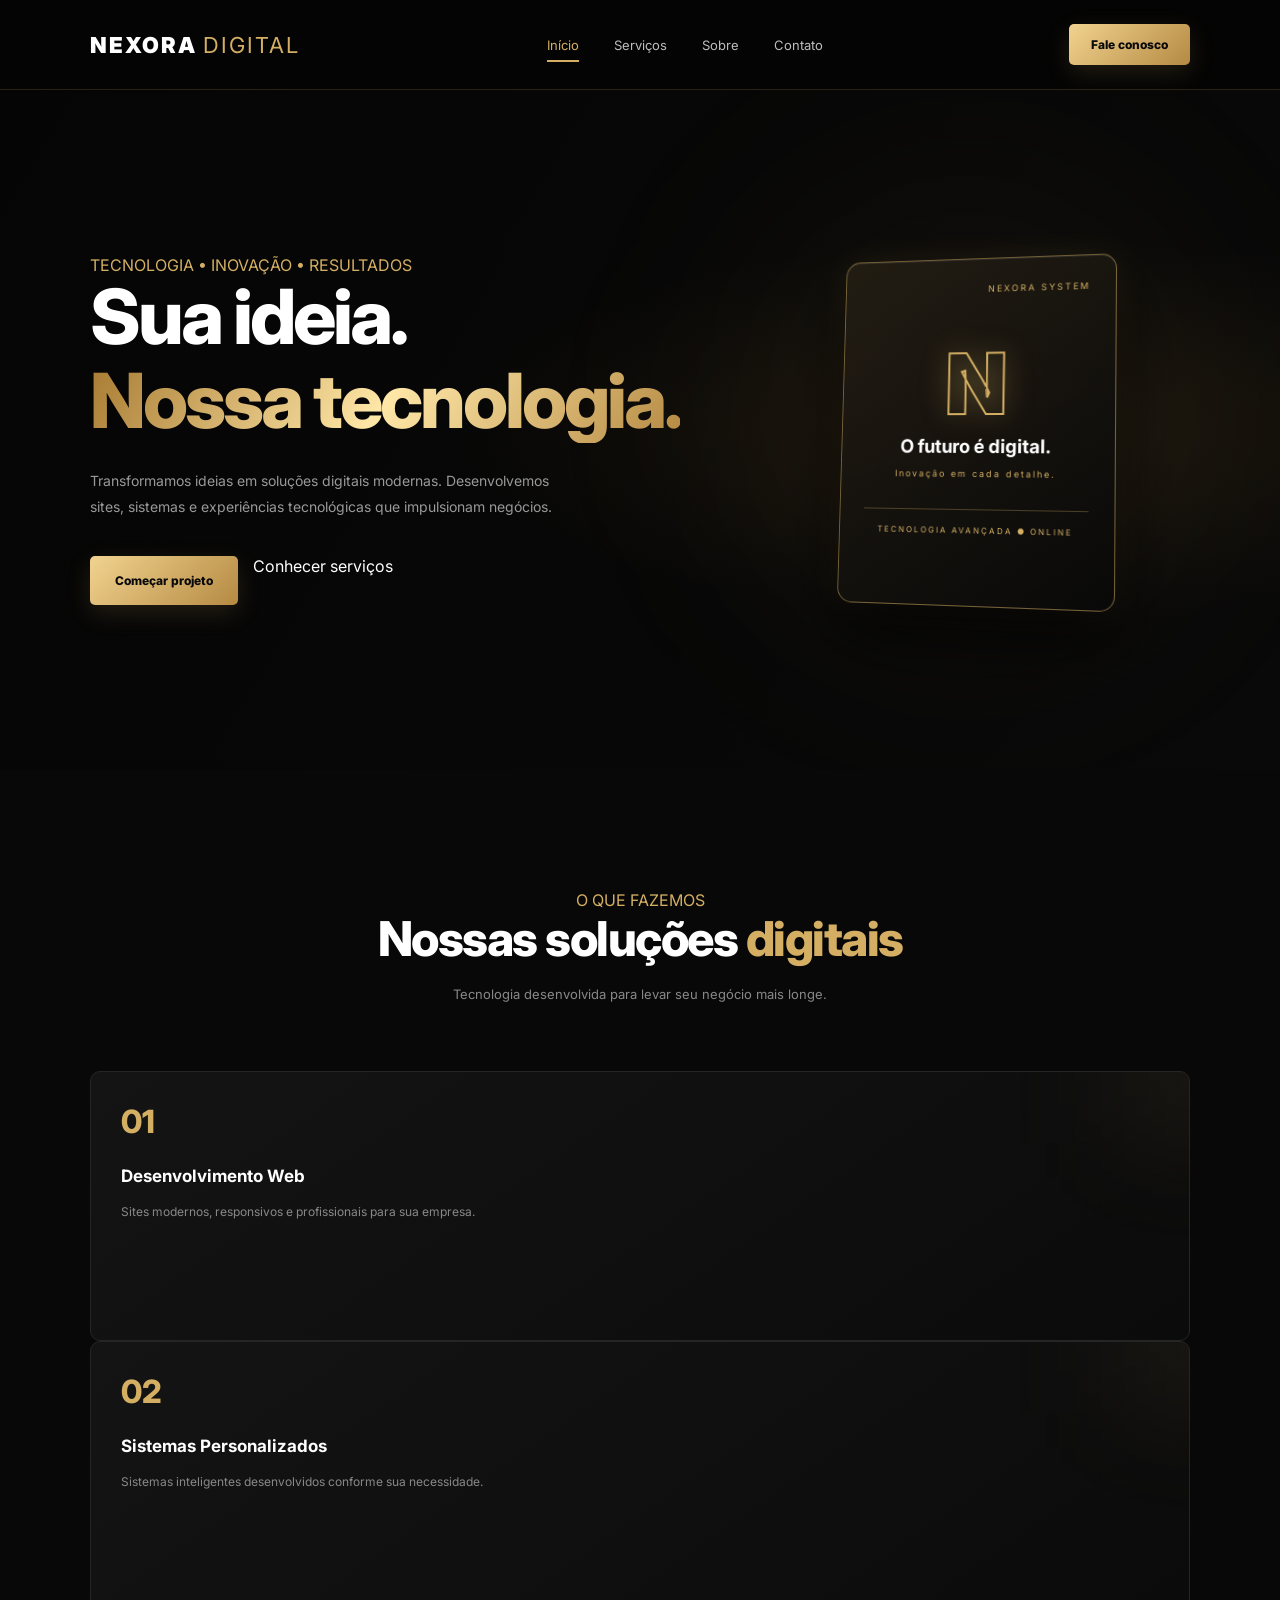
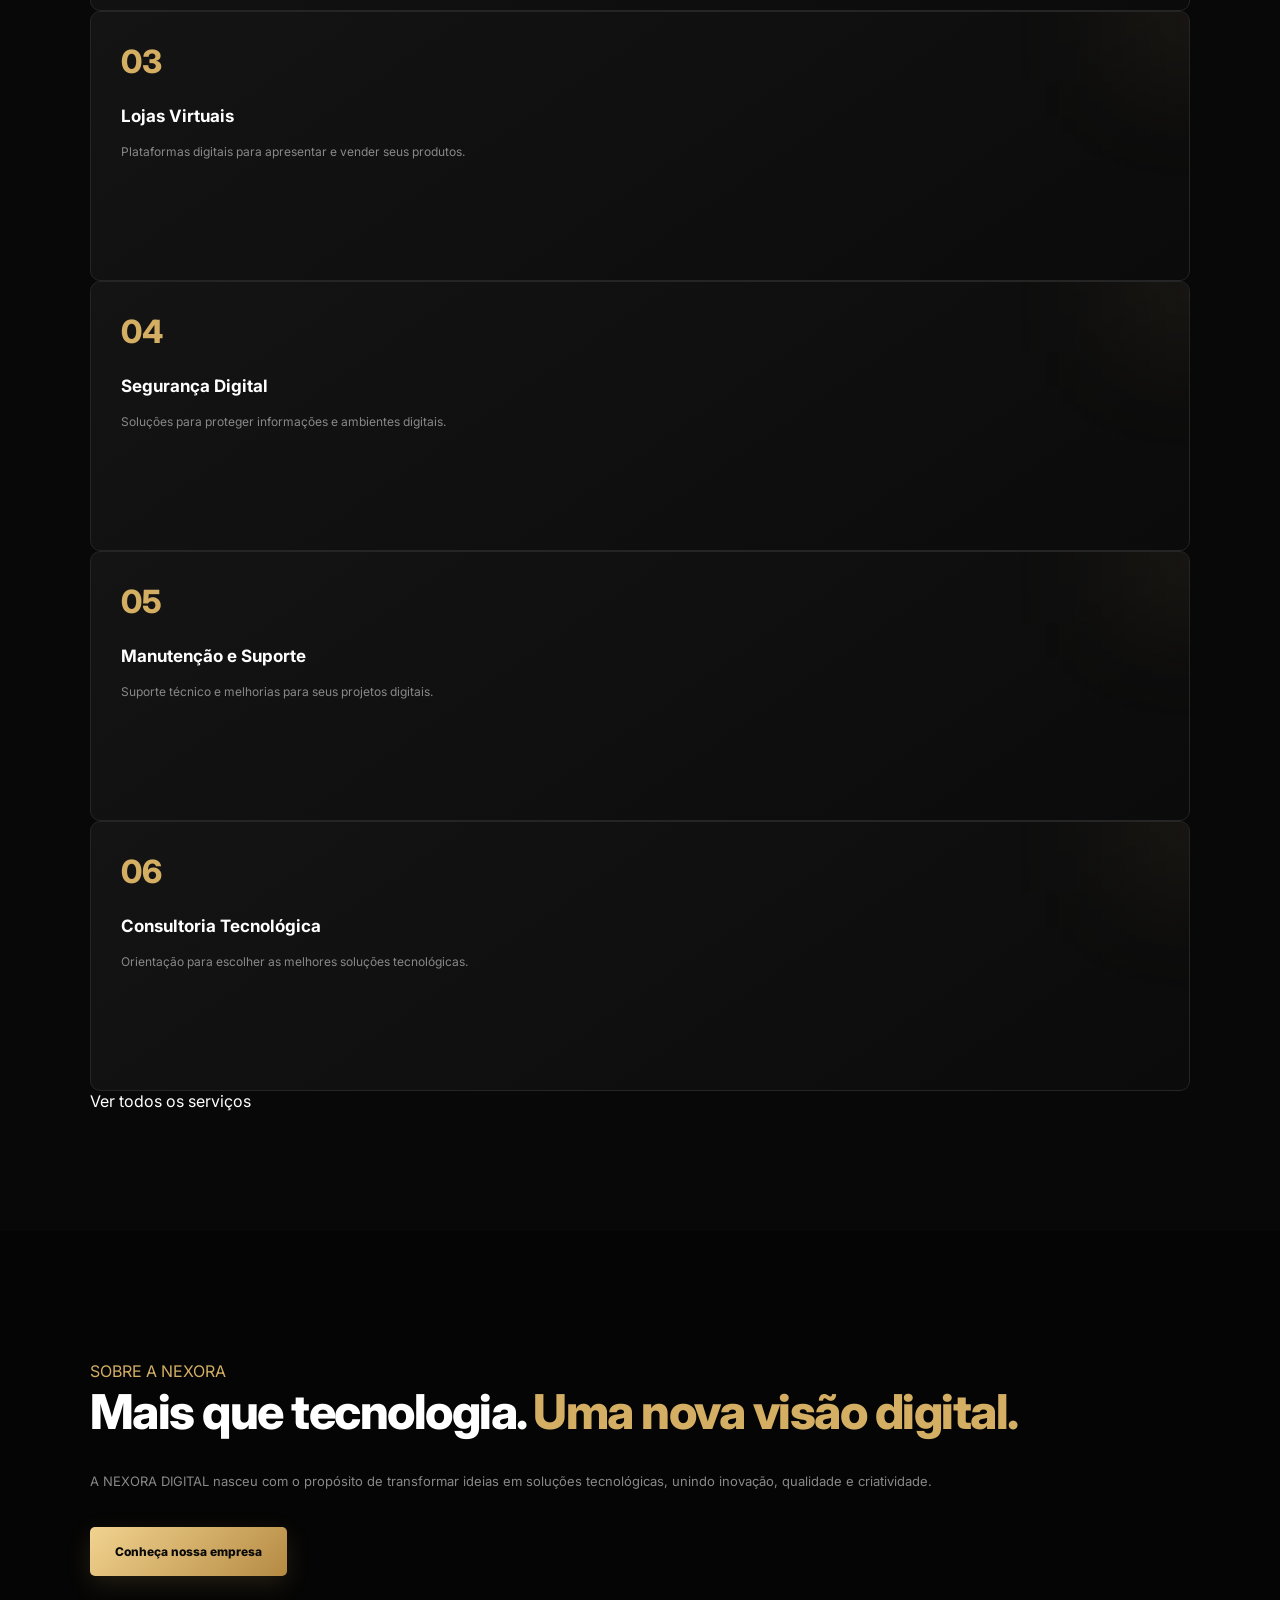
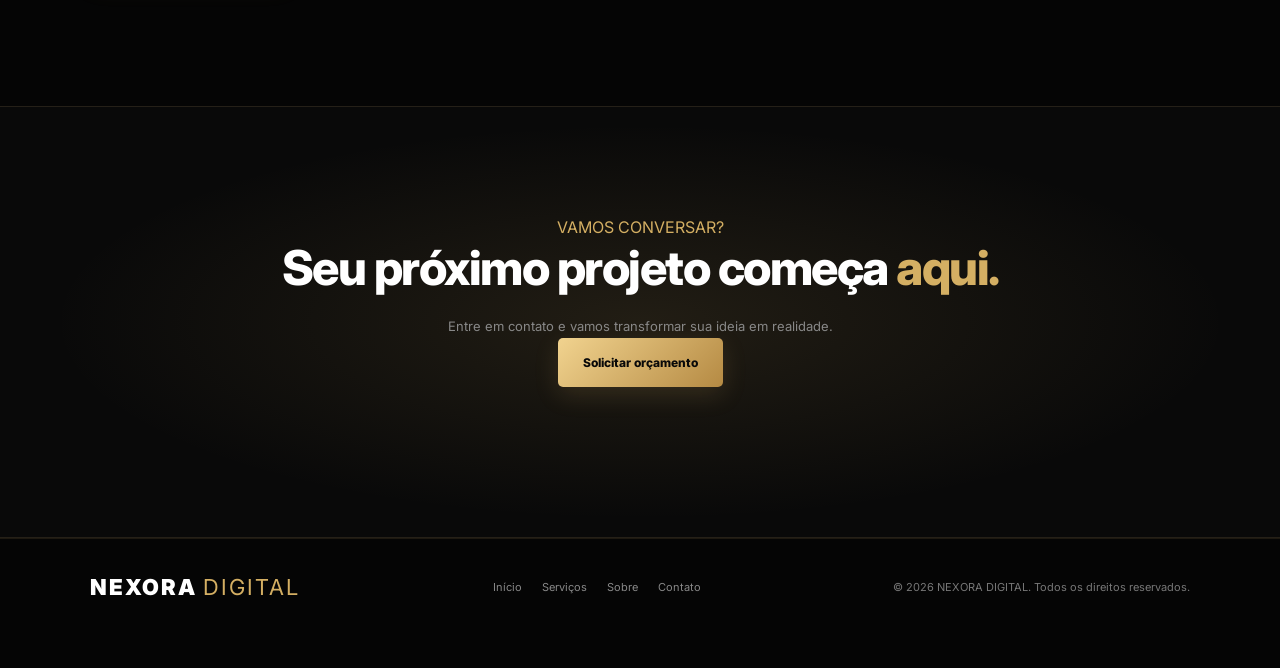
==== commit ed0b326e: "Add files via upload" ====
--- a/index.html
+++ b/index.html
@@ -1,420 +1,256 @@
+
 <!DOCTYPE html>
 <html lang="pt-BR">
+
 <head>
     <meta charset="UTF-8">
+
+    <!-- VERIFICAÇÃO GOOGLE SEARCH CONSOLE -->
+    <meta name="google-site-verification" content="RgmnYFt-L1I8zUlaPiAtxBdTXcQcHnGzIeq74HiVKsc" />
+
     <meta name="viewport" content="width=device-width, initial-scale=1.0">
 
-    <title>AURIX | Vista sua essência</title>
-
-    <meta name="description" content="AURIX — Moda premium, estilo e personalidade. Descubra uma nova maneira de vestir sua essência.">
-
-    <meta name="theme-color" content="#080808">
-
+    <title>NEXORA DIGITAL | Sites, Sistemas e Tecnologia</title>
+
+    <meta name="description" content="A NEXORA DIGITAL transforma ideias em soluções digitais. Desenvolvemos sites modernos, sistemas personalizados e soluções tecnológicas para empresas.">
+
+    <meta name="keywords" content="NEXORA DIGITAL, desenvolvimento de sites, criação de sites, sistemas personalizados, tecnologia, segurança digital">
+
+    <meta name="author" content="NEXORA DIGITAL">
+    <meta name="robots" content="index, follow">
+    <meta name="theme-color" content="#050505">
+
+    <!-- COMPARTILHAMENTO -->
+    <meta property="og:title" content="NEXORA DIGITAL | Tecnologia e Inovação">
+    <meta property="og:description" content="Sua ideia. Nossa tecnologia. Conheça as soluções digitais da NEXORA DIGITAL.">
+    <meta property="og:type" content="website">
+    <meta property="og:locale" content="pt_BR">
+
+    <!-- FONTE -->
     <link rel="preconnect" href="https://fonts.googleapis.com">
     <link rel="preconnect" href="https://fonts.gstatic.com" crossorigin>
-
-    <link href="https://fonts.googleapis.com/css2?family=DM+Sans:wght@300;400;500;600;700;800&family=Playfair+Display:wght@400;500;600;700&display=swap" rel="stylesheet">
-
+    <link href="https://fonts.googleapis.com/css2?family=Inter:wght@300;400;500;600;700;800;900&display=swap" rel="stylesheet">
+
+    <!-- CSS -->
     <link rel="stylesheet" href="style.css">
-
-    <script src="script.js" defer></script>
 </head>
 
 <body>
-
-    <!-- BARRA SUPERIOR -->
-    <div class="announcement">
-        <p>EXPRESSE SUA ESSÊNCIA. DESCUBRA A AURIX.</p>
-    </div>
 
     <!-- CABEÇALHO -->
     <header class="header">
-
-        <div class="header-container">
-
-            <a href="#inicio" class="logo">
-                AURIX<span>.</span>
+        <div class="container">
+
+            <a href="index.html" class="logo">
+                NEXORA <span>DIGITAL</span>
             </a>
 
-            <nav class="navigation" id="navigation">
-
-                <a href="#inicio">Início</a>
-                <a href="#colecao">Coleção</a>
-                <a href="#sobre">Nossa essência</a>
-                <a href="#contato">Contato</a>
-
+            <button class="menu-toggle" aria-label="Abrir menu" aria-expanded="false">
+                <span></span>
+                <span></span>
+                <span></span>
+            </button>
+
+            <nav class="nav">
+                <a href="index.html" class="active">Início</a>
+                <a href="servicos.html">Serviços</a>
+                <a href="sobre.html">Sobre</a>
+                <a href="contato.html">Contato</a>
             </nav>
 
-            <div class="header-actions">
-
-                <button class="cart-button" id="cartButton" aria-label="Abrir carrinho">
-                    <span>CARINHO</span>
-                    <span class="cart-count" id="cartCount">0</span>
-                </button>
-
-                <button class="menu-button" id="menuButton" aria-label="Abrir menu">
-                    <span></span>
-                    <span></span>
-                </button>
-
-            </div>
-
-        </div>
-
+            <a href="contato.html" class="btn-primary">
+                Fale conosco
+            </a>
+
+        </div>
     </header>
 
-    <main>
-
-        <!-- HERO -->
-        <section class="hero" id="inicio">
-
-            <div class="hero-image"></div>
-
-            <div class="hero-overlay"></div>
-
-            <div class="hero-content">
-
-                <span class="hero-label">
-                    A NOVA EXPERIÊNCIA DA MODA
-                </span>
+    <!-- INÍCIO -->
+    <section class="hero">
+        <div class="container hero-content">
+
+            <div class="hero-info">
+                <span class="tag">TECNOLOGIA • INOVAÇÃO • RESULTADOS</span>
 
                 <h1>
-                    Vista sua<br>
-                    <span>essência.</span>
+                    Sua ideia.
+                    <span>Nossa tecnologia.</span>
                 </h1>
 
                 <p>
-                    Mais do que roupas, uma expressão da sua personalidade.
-                    Descubra o equilíbrio entre elegância, atitude e exclusividade.
+                    Transformamos ideias em soluções digitais modernas.
+                    Desenvolvemos sites, sistemas e experiências tecnológicas
+                    que impulsionam negócios.
                 </p>
 
-                <a href="#colecao" class="primary-button">
-                    EXPLORAR COLEÇÃO
-                    <span>↗</span>
+                <div class="hero-buttons">
+                    <a href="contato.html" class="btn-primary">
+                        Começar projeto
+                    </a>
+
+                    <a href="servicos.html" class="btn-outline">
+                        Conhecer serviços
+                    </a>
+                </div>
+            </div>
+
+            <div class="hero-decoration">
+
+                <div class="tech-card">
+
+                    <div class="tech-card-top">
+                        <div class="tech-dots">
+                            <span class="tech-dot"></span>
+                            <span class="tech-dot"></span>
+                            <span class="tech-dot"></span>
+                        </div>
+
+                        <span> NEXORA SYSTEM </span>
+                    </div>
+
+                    <div class="tech-card-content">
+                        <div class="tech-symbol">N</div>
+
+                        <h3>O futuro é digital.</h3>
+
+                        <p>Inovação em cada detalhe.</p>
+                    </div>
+
+                    <div class="tech-card-footer">
+                        <span>TECNOLOGIA AVANÇADA</span>
+                        <span>● ONLINE</span>
+                    </div>
+
+                </div>
+
+                <div class="floating-one"></div>
+                <div class="floating-two"></div>
+
+            </div>
+
+        </div>
+    </section>
+
+    <!-- SERVIÇOS -->
+    <section class="services">
+        <div class="container">
+
+            <div class="section-header">
+                <span class="tag">O QUE FAZEMOS</span>
+                <h2>Nossas soluções <span>digitais</span></h2>
+                <p>Tecnologia desenvolvida para levar seu negócio mais longe.</p>
+            </div>
+
+            <div class="services-grid">
+
+                <article class="service-card">
+                    <div class="service-icon">01</div>
+                    <h3>Desenvolvimento Web</h3>
+                    <p>Sites modernos, responsivos e profissionais para sua empresa.</p>
+                </article>
+
+                <article class="service-card">
+                    <div class="service-icon">02</div>
+                    <h3>Sistemas Personalizados</h3>
+                    <p>Sistemas inteligentes desenvolvidos conforme sua necessidade.</p>
+                </article>
+
+                <article class="service-card">
+                    <div class="service-icon">03</div>
+                    <h3>Lojas Virtuais</h3>
+                    <p>Plataformas digitais para apresentar e vender seus produtos.</p>
+                </article>
+
+                <article class="service-card">
+                    <div class="service-icon">04</div>
+                    <h3>Segurança Digital</h3>
+                    <p>Soluções para proteger informações e ambientes digitais.</p>
+                </article>
+
+                <article class="service-card">
+                    <div class="service-icon">05</div>
+                    <h3>Manutenção e Suporte</h3>
+                    <p>Suporte técnico e melhorias para seus projetos digitais.</p>
+                </article>
+
+                <article class="service-card">
+                    <div class="service-icon">06</div>
+                    <h3>Consultoria Tecnológica</h3>
+                    <p>Orientação para escolher as melhores soluções tecnológicas.</p>
+                </article>
+
+            </div>
+
+            <div class="center-button">
+                <a href="servicos.html" class="btn-outline">
+                    Ver todos os serviços
                 </a>
-
-            </div>
-
-            <div class="hero-bottom">
-                <span>ESTILO QUE FALA POR VOCÊ.</span>
-                <span>01 — 04</span>
-            </div>
-
-        </section>
-
-        <!-- DIFERENCIAIS -->
-        <section class="benefits">
-
-            <div class="benefit">
-                <span>✦</span>
-                <p>ESTILO EXCLUSIVO</p>
-            </div>
-
-            <div class="benefit">
-                <span>◇</span>
-                <p>QUALIDADE E CONFORTO</p>
-            </div>
-
-            <div class="benefit">
-                <span>↗</span>
-                <p>PERSONALIDADE EM CADA DETALHE</p>
-            </div>
-
-        </section>
-
-        <!-- COLEÇÃO -->
-        <section class="collection section" id="colecao">
-
-            <div class="section-heading">
-
-                <div>
-                    <span class="eyebrow">SELEÇÃO AURIX</span>
-                    <h2>Escolha seu <span>estilo.</span></h2>
-                </div>
+            </div>
+
+        </div>
+    </section>
+
+    <!-- SOBRE -->
+    <section class="about">
+        <div class="container">
+
+            <div class="about-content">
+                <span class="tag">SOBRE A NEXORA</span>
+
+                <h2>Mais que tecnologia. <span>Uma nova visão digital.</span></h2>
 
                 <p>
-                    Peças selecionadas para quem não abre mão de autenticidade.
+                    A NEXORA DIGITAL nasceu com o propósito de transformar
+                    ideias em soluções tecnológicas, unindo inovação,
+                    qualidade e criatividade.
                 </p>
 
-            </div>
-
-            <div class="categories">
-
-                <button class="category active" data-filter="todos">
-                    TODOS
-                </button>
-
-                <button class="category" data-filter="masculino">
-                    MASCULINO
-                </button>
-
-                <button class="category" data-filter="feminino">
-                    FEMININO
-                </button>
-
-                <button class="category" data-filter="acessorios">
-                    ACESSÓRIOS
-                </button>
-
-            </div>
-
-            <div class="products-grid" id="productsGrid">
-
-                <!-- PRODUTO 1 -->
-                <article class="product-card" data-category="masculino">
-
-                    <div class="product-image">
-                        <img src="https://images.unsplash.com/photo-1521572163474-6864f9cf17ab?auto=format&fit=crop&w=800&q=85" alt="Camiseta básica premium">
-
-                        <span class="product-tag">DESTAQUE</span>
-
-                        <button class="quick-add" data-product="Camiseta Essential">
-                            + ADICIONAR
-                        </button>
-                    </div>
-
-                    <div class="product-info">
-                        <div>
-                            <h3>Camiseta Essential</h3>
-                            <p>Masculino · Algodão</p>
-                        </div>
-
-                        <strong>R$ 89,90</strong>
-                    </div>
-
-                </article>
-
-                <!-- PRODUTO 2 -->
-                <article class="product-card" data-category="feminino">
-
-                    <div class="product-image">
-                        <img src="https://images.unsplash.com/photo-1539109136881-3be0616acf4b?auto=format&fit=crop&w=800&q=85" alt="Look feminino elegante">
-
-                        <button class="quick-add" data-product="Look Elegance">
-                            + ADICIONAR
-                        </button>
-                    </div>
-
-                    <div class="product-info">
-                        <div>
-                            <h3>Look Elegance</h3>
-                            <p>Feminino · Casual</p>
-                        </div>
-
-                        <strong>R$ 159,90</strong>
-                    </div>
-
-                </article>
-
-                <!-- PRODUTO 3 -->
-                <article class="product-card" data-category="masculino">
-
-                    <div class="product-image">
-                        <img src="https://images.unsplash.com/photo-1515886657613-9f3515b0c78f?auto=format&fit=crop&w=800&q=85" alt="Moda urbana masculina">
-
-                        <button class="quick-add" data-product="Urban Style">
-                            + ADICIONAR
-                        </button>
-                    </div>
-
-                    <div class="product-info">
-                        <div>
-                            <h3>Urban Style</h3>
-                            <p>Masculino · Streetwear</p>
-                        </div>
-
-                        <strong>R$ 129,90</strong>
-                    </div>
-
-                </article>
-
-                <!-- PRODUTO 4 -->
-                <article class="product-card" data-category="acessorios">
-
-                    <div class="product-image">
-                        <img src="https://images.unsplash.com/photo-1611652022419-a9419f74343d?auto=format&fit=crop&w=800&q=85" alt="Acessórios de moda">
-
-                        <span class="product-tag">NOVO</span>
-
-                        <button class="quick-add" data-product="Acessório Gold">
-                            + ADICIONAR
-                        </button>
-                    </div>
-
-                    <div class="product-info">
-                        <div>
-                            <h3>Acessório Gold</h3>
-                            <p>Acessórios · Premium</p>
-                        </div>
-
-                        <strong>R$ 79,90</strong>
-                    </div>
-
-                </article>
-
-            </div>
-
-            <p class="demo-notice">
-                * Produtos, imagens e preços ilustrativos. Loja demonstrativa.
-            </p>
-
-        </section>
-
-        <!-- BANNER -->
-        <section class="editorial">
-
-            <div class="editorial-image"></div>
-
-            <div class="editorial-content">
-
-                <span class="eyebrow">AURIX COLLECTION</span>
-
-                <h2>
-                    O seu estilo.<br>
-                    Suas regras.
-                </h2>
-
-                <p>
-                    A verdadeira elegância está em ser você mesmo.
-                </p>
-
-                <a href="#colecao" class="outline-button">
-                    DESCOBRIR MAIS ↗
+                <a href="sobre.html" class="btn-primary">
+                    Conheça nossa empresa
                 </a>
-
-            </div>
-
-        </section>
-
-        <!-- SOBRE -->
-        <section class="about section" id="sobre">
-
-            <div class="about-content">
-
-                <span class="eyebrow">NOSSA ESSÊNCIA</span>
-
-                <h2>
-                    Não é apenas<br>
-                    vestir. É <span>representar.</span>
-                </h2>
-
-                <p>
-                    A AURIX nasceu com uma ideia: transformar a moda em
-                    uma forma de expressão. Acreditamos que cada detalhe
-                    transmite personalidade e que seu estilo deve contar
-                    sua própria história.
-                </p>
-
-                <a href="#contato" class="text-link">
-                    CONHEÇA NOSSA PROPOSTA ↗
+            </div>
+
+        </div>
+    </section>
+
+    <!-- CONTATO -->
+    <section class="contact">
+        <div class="container">
+
+            <div class="section-header">
+                <span class="tag">VAMOS CONVERSAR?</span>
+                <h2>Seu próximo projeto começa <span>aqui.</span></h2>
+                <p>Entre em contato e vamos transformar sua ideia em realidade.</p>
+
+                <a href="contato.html" class="btn-primary">
+                    Solicitar orçamento
                 </a>
-
-            </div>
-
-            <div class="about-visual">
-                <div class="about-frame">
-                    <span>A</span>
-                    <p>AURIX</p>
-                    <small>VISTA SUA ESSÊNCIA</small>
-                </div>
-            </div>
-
-        </section>
-
-        <!-- NEWSLETTER -->
-        <section class="newsletter" id="contato">
-
-            <span class="eyebrow">FAÇA PARTE DA AURIX</span>
-
-            <h2>
-                Seu próximo estilo<br>
-                começa <span>aqui.</span>
-            </h2>
-
-            <p>
-                Entre em contato e conheça nossa coleção demonstrativa.
-            </p>
-
-            <a href="https://wa.me/5544984133529?text=Olá!%20Gostaria%20de%20conhecer%20a%20AURIX." target="_blank" rel="noopener noreferrer" class="primary-button">
-                FALAR COM A AURIX ↗
-            </a>
-
-        </section>
-
-    </main>
+            </div>
+
+        </div>
+    </section>
 
     <!-- RODAPÉ -->
     <footer class="footer">
-
-        <div class="footer-main">
-
-            <div>
-                <a href="#inicio" class="logo footer-logo">
-                    AURIX<span>.</span>
-                </a>
-
-                <p>
-                    Vista sua essência.<br>
-                    Expresse sua personalidade.
-                </p>
-            </div>
-
-            <div class="footer-column">
-                <h3>NAVEGAÇÃO</h3>
-                <a href="#inicio">Início</a>
-                <a href="#colecao">Coleção</a>
-                <a href="#sobre">Nossa essência</a>
-            </div>
-
-            <div class="footer-column">
-                <h3>CONTATO</h3>
-                <a href="#contato">Fale conosco</a>
-                <a href="https://wa.me/554498413529" target="_blank" rel="noopener noreferrer">WhatsApp</a>
-            </div>
-
-        </div>
-
-        <div class="footer-bottom">
-            <p>© <span id="year"></span> AURIX. Todos os direitos reservados.</p>
-
-            <span>UM PROJETO DEMONSTRATIVO NEXORA DIGITAL</span>
-        </div>
-
+        <div class="container">
+
+            <a href="index.html" class="logo">
+                NEXORA <span>DIGITAL</span>
+            </a>
+
+            <div class="footer-links">
+                <a href="index.html">Início</a>
+                <a href="servicos.html">Serviços</a>
+                <a href="sobre.html">Sobre</a>
+                <a href="contato.html">Contato</a>
+            </div>
+
+            <p>© 2026 NEXORA DIGITAL. Todos os direitos reservados.</p>
+
+        </div>
     </footer>
 
-    <!-- CARRINHO -->
-    <div class="cart-overlay" id="cartOverlay">
-
-        <div class="cart-panel">
-
-            <div class="cart-header">
-                <h2>Seu carrinho</h2>
-
-                <button id="closeCart" aria-label="Fechar carrinho">
-                    ✕
-                </button>
-            </div>
-
-            <div class="cart-items" id="cartItems">
-                <p class="empty-cart">Seu carrinho está vazio.</p>
-            </div>
-
-            <div class="cart-footer">
-                <div class="cart-total">
-                    <span>Total</span>
-                    <strong id="cartTotal">R$ 0,00</strong>
-                </div>
-
-                <button class="checkout-button" id="checkoutButton">
-                    FINALIZAR PELO WHATSAPP ↗
-                </button>
-
-                <small>Compra demonstrativa. Nenhum pagamento será realizado.</small>
-            </div>
-
-        </div>
-
-    </div>
+    <script src="script.js"></script>
 
 </body>
-</html>+</html>
--- a/style.css
+++ b/style.css
@@ -1,985 +1,991 @@
-@import url('https://fonts.googleapis.com/css2?family=DM+Sans:wght@300;400;500;600;700;800&family=Playfair+Display:wght@400;500;600;700&display=swap');
+
+/* ========================================
+   NEXORA DIGITAL - DESIGN PREMIUM
+======================================== */
+
+@import url('https://fonts.googleapis.com/css2?family=Inter:wght@300;400;500;600;700;800;900&display=swap');
 
 :root {
-    --black: #080808;
-    --black-light: #111111;
-    --card: #151515;
-    --gold: #c6a66a;
-    --gold-light: #e4cf9e;
-    --white: #f5f2ec;
+    --black: #050505;
+    --black-light: #0b0b0b;
+    --card: #101010;
+    --gold: #d4af63;
+    --gold-light: #f5d995;
+    --gold-dark: #94702f;
+    --white: #ffffff;
     --gray: #999999;
-    --border: rgba(198, 166, 106, 0.18);
 }
 
 * {
     margin: 0;
     padding: 0;
     box-sizing: border-box;
-}
-
-html {
     scroll-behavior: smooth;
-    scroll-padding-top: 100px;
 }
 
 body {
     background: var(--black);
     color: var(--white);
-    font-family: 'DM Sans', sans-serif;
+    font-family: 'Inter', sans-serif;
     overflow-x: hidden;
 }
 
 a {
+    text-decoration: none;
     color: inherit;
-    text-decoration: none;
-}
-
-button {
+}
+
+button, input, select, textarea {
     font-family: inherit;
+}
+
+span {
+    color: var(--gold);
+}
+
+::selection {
+    background: var(--gold);
+    color: #000;
+}
+
+/* ========================================
+   CONTAINER
+======================================== */
+
+.container {
+    width: 100%;
+    max-width: 1200px;
+    margin: 0 auto;
+}
+
+/* ========================================
+   CABEÇALHO
+======================================== */
+
+.header {
+    width: 100%;
+    min-height: 90px;
+    padding: 0 7%;
+    display: flex;
+    align-items: center;
+    background: rgba(5, 5, 5, 0.92);
+    backdrop-filter: blur(20px);
+    border-bottom: 1px solid rgba(212, 175, 99, 0.18);
+    position: sticky;
+    top: 0;
+    z-index: 1000;
+}
+
+.header > .container {
+    display: flex;
+    align-items: center;
+    justify-content: space-between;
+    gap: 35px;
+}
+
+.logo {
+    font-size: 22px;
+    font-weight: 900;
+    letter-spacing: 2px;
+    color: white;
+    white-space: nowrap;
+}
+
+.logo span {
+    color: var(--gold);
+    font-weight: 400;
+}
+
+.nav {
+    display: flex;
+    align-items: center;
+    gap: 35px;
+}
+
+.nav a {
+    position: relative;
+    font-size: 13px;
+    color: #bdbdbd;
+    transition: 0.3s;
+}
+
+.nav a::after {
+    content: "";
+    position: absolute;
+    left: 0;
+    bottom: -9px;
+    width: 0;
+    height: 2px;
+    background: var(--gold);
+    transition: 0.3s;
+}
+
+.nav a:hover,
+.nav a.active {
+    color: var(--gold);
+}
+
+.nav a:hover::after,
+.nav a.active::after {
+    width: 100%;
+}
+
+.header .btn-primary {
+    white-space: nowrap;
+    padding: 13px 22px;
+}
+
+.menu-toggle {
+    display: none;
+    width: 42px;
+    height: 42px;
+    padding: 9px;
+    border: 1px solid rgba(212,175,99,0.4);
+    background: #101010;
+    border-radius: 6px;
     cursor: pointer;
 }
 
-img {
+.menu-toggle span {
     display: block;
     width: 100%;
-}
-
-/* BARRA SUPERIOR */
-
-.announcement {
-    min-height: 34px;
+    height: 2px;
+    background: var(--gold);
+    margin: 5px 0;
+    border-radius: 3px;
+    transition: 0.3s;
+}
+
+/* ========================================
+   BOTÕES
+======================================== */
+
+.btn-primary {
+    display: inline-block;
+    padding: 17px 25px;
+    background: linear-gradient(135deg, #f1d38f, #b58a43);
+    color: #090909;
+    font-size: 12px;
+    font-weight: 800;
+    border-radius: 5px;
+    transition: 0.4s;
+    box-shadow: 0 8px 25px rgba(212,175,99,0.15);
+    border: none;
+    cursor: pointer;
+}
+
+.btn-primary:hover {
+    transform: translateY(-5px);
+    box-shadow: 0 12px 35px rgba(212,175,99,0.35);
+}
+
+.btn-secondary {
+    display: inline-block;
+    padding: 16px 25px;
+    border: 1px solid #383838;
+    border-radius: 5px;
+    color: #ddd;
+    font-size: 12px;
+    transition: 0.3s;
+}
+
+.btn-secondary:hover {
+    border-color: var(--gold);
+    color: var(--gold);
+}
+
+.section-button {
+    text-align: center;
+    margin-top: 45px;
+}
+
+/* ========================================
+   HERO
+======================================== */
+
+.hero {
+    min-height: 680px;
+    padding: 90px 7%;
+    display: flex;
+    align-items: center;
+    position: relative;
+    overflow: hidden;
+    background:
+        radial-gradient(ellipse at 80% 50%, rgba(151,111,42,0.13), transparent 40%),
+        linear-gradient(120deg, #050505, #090909);
+}
+
+.hero::before {
+    content: "";
+    position: absolute;
+    width: 500px;
+    height: 500px;
+    border-radius: 50%;
+    background: rgba(212,175,99,0.04);
+    filter: blur(100px);
+    top: 10%;
+    right: 5%;
+    pointer-events: none;
+}
+
+.hero > .container.hero-content {
+    max-width: 1200px;
+    width: 100%;
+    display: flex;
+    align-items: center;
+    justify-content: space-between;
+    gap: 45px;
+    position: relative;
+    z-index: 2;
+}
+
+.hero .hero-info {
+    flex: 1;
+    max-width: 590px;
+    display: flex;
+    flex-direction: column;
+    align-items: flex-start;
+    gap: 0;
+    margin: 0;
+    padding: 0;
+    border: none;
+}
+
+.status {
+    display: inline-block;
+    color: var(--gold);
+    font-size: 10px;
+    font-weight: 700;
+    letter-spacing: 3px;
+    margin-bottom: 25px;
+}
+
+.hero h1 {
+    font-size: clamp(45px, 6vw, 76px);
+    line-height: 1.1;
+    font-weight: 800;
+    letter-spacing: -3px;
+}
+
+.hero h1 span {
+    display: block;
+    background: linear-gradient(
+        120deg,
+        #a77a31,
+        #ffe7a7,
+        #b58a43
+    );
+    background-clip: text;
+    -webkit-background-clip: text;
+    -webkit-text-fill-color: transparent;
+}
+
+.hero-info > p {
+    color: #999;
+    line-height: 1.9;
+    font-size: 14px;
+    max-width: 480px;
+    margin-top: 25px;
+}
+
+.hero-buttons {
+    display: flex;
+    gap: 15px;
+    margin-top: 35px;
+    flex-wrap: wrap;
+}
+
+/* ========================================
+   ELEMENTO 3D
+======================================== */
+
+.hero-decoration {
+    flex: 0 0 430px;
+    width: 430px;
+    height: 430px;
     display: flex;
     align-items: center;
     justify-content: center;
+    position: relative;
+    perspective: 1000px;
+    animation: float 6s ease-in-out infinite;
+}
+
+.orbit {
+    position: absolute;
+    width: 390px;
+    height: 160px;
+    border: 1px solid rgba(212,175,99,0.3);
+    border-radius: 50%;
+    transform: rotate(-35deg);
+}
+
+.orbit-two {
+    transform: rotate(35deg);
+    width: 360px;
+    height: 180px;
+    border-color: rgba(212,175,99,0.15);
+}
+
+.tech-card {
+    width: 280px;
+    height: 350px;
+    padding: 25px;
+    border: 1px solid rgba(212,175,99,0.5);
+    border-radius: 15px;
+    background: linear-gradient(
+        145deg,
+        rgba(35,29,19,0.95),
+        rgba(8,8,8,0.98)
+    );
+    box-shadow:
+        0 30px 70px rgba(0,0,0,0.8),
+        inset 0 1px 1px rgba(255,255,255,0.1),
+        0 0 35px rgba(212,175,99,0.1);
+    transform: rotateY(-12deg) rotateX(5deg);
+    position: relative;
+    z-index: 2;
+    transition: transform 0.2s ease;
+}
+
+.tech-card-top {
+    display: flex;
+    justify-content: space-between;
+    font-size: 9px;
+    letter-spacing: 2px;
+    color: var(--gold);
+}
+
+.tech-dot {
+    width: 7px;
+    height: 7px;
     background: var(--gold);
-    color: #111;
-    padding: 8px 15px;
+    border-radius: 50%;
+    box-shadow: 0 0 12px var(--gold);
+}
+
+.tech-card-content {
     text-align: center;
-}
-
-.announcement p {
-    font-size: 10px;
+    margin-top: 40px;
+}
+
+.tech-symbol {
+    font-size: 85px;
+    font-weight: 900;
+    color: transparent;
+    -webkit-text-stroke: 2px var(--gold);
+    text-shadow: 0 0 30px rgba(212,175,99,0.25);
+}
+
+.tech-card h2 {
+    font-size: 18px;
     letter-spacing: 3px;
+    margin-top: 15px;
+}
+
+.tech-card-content p {
+    color: var(--gold);
+    font-size: 9px;
+    letter-spacing: 2px;
+    margin-top: 10px;
+}
+
+.tech-card-footer {
+    border-top: 1px solid rgba(212,175,99,0.3);
+    margin-top: 30px;
+    padding-top: 15px;
+    text-align: center;
+    font-size: 8px;
+    color: #888;
+    letter-spacing: 2px;
+}
+
+.floating-element {
+    position: absolute;
+    padding: 13px 18px;
+    background: rgba(20,20,20,0.9);
+    border: 1px solid rgba(212,175,99,0.3);
+    border-radius: 7px;
+    color: #ccc;
+    font-size: 15px;
+    box-shadow: 0 10px 30px #000;
+    z-index: 5;
+}
+
+.floating-one {
+    top: 65px;
+    right: -10px;
+}
+
+.floating-two {
+    bottom: 65px;
+    left: -15px;
+    color: var(--gold);
+}
+
+/* ========================================
+   SERVIÇOS
+======================================== */
+
+.services {
+    padding: 120px 7%;
+    background: #080808;
+}
+
+.section-header {
+    text-align: center;
+    margin-bottom: 65px;
+}
+
+.section-header h2,
+.about h2,
+.contact h2 {
+    font-size: clamp(32px, 4vw, 48px);
     font-weight: 800;
-}
-
-/* HEADER */
-
-.header {
-    position: sticky;
-    top: 0;
-    z-index: 100;
-    background: rgba(8, 8, 8, 0.94);
-    backdrop-filter: blur(18px);
-    border-bottom: 1px solid var(--border);
-}
-
-.header-container {
-    max-width: 1400px;
-    min-height: 85px;
-    margin: auto;
-    padding: 0 7%;
+    letter-spacing: -1.5px;
+    line-height: 1.2;
+}
+
+.section-header > p {
+    color: #888;
+    font-size: 13px;
+    margin-top: 15px;
+    line-height: 1.8;
+}
+
+.service-grid {
+    display: grid;
+    grid-template-columns: repeat(3, 1fr);
+    gap: 20px;
+}
+
+.service-card {
+    min-height: 270px;
+    padding: 30px;
+    background: linear-gradient(145deg, #141414, #0b0b0b);
+    border: 1px solid #252525;
+    border-radius: 10px;
+    position: relative;
+    overflow: hidden;
+    transition: 0.4s;
+}
+
+.service-card::before {
+    content: "";
+    position: absolute;
+    width: 150px;
+    height: 150px;
+    background: rgba(212,175,99,0.07);
+    filter: blur(55px);
+    top: -80px;
+    right: -80px;
+    transition: 0.4s;
+}
+
+.service-card:hover {
+    transform: translateY(-10px);
+    border-color: var(--gold-dark);
+    box-shadow: 0 20px 45px rgba(0,0,0,0.5);
+}
+
+.service-icon {
+    font-size: 32px;
+    color: var(--gold);
+    margin-bottom: 25px;
+    font-weight: 800;
+}
+
+.service-card h3 {
+    font-size: 17px;
+    margin-bottom: 15px;
+    position: relative;
+}
+
+.service-card p {
+    color: #888;
+    font-size: 12px;
+    line-height: 1.9;
+    margin-bottom: 20px;
+    position: relative;
+}
+
+.service-card a {
+    color: var(--gold);
+    font-size: 11px;
+    font-weight: 700;
+    transition: 0.3s;
+}
+
+.service-card a:hover {
+    letter-spacing: 1px;
+}
+
+/* ========================================
+   SOBRE
+======================================== */
+
+.about {
+    padding: 130px 7%;
+    background: #050505;
+}
+
+.about > .container {
     display: flex;
     align-items: center;
     justify-content: space-between;
-}
-
-.logo {
-    font-family: 'Playfair Display', serif;
-    font-size: 34px;
+    gap: 80px;
+}
+
+.about-content {
+    flex: 1;
+}
+
+.about-content h2 {
+    line-height: 1.3;
+    margin-bottom: 25px;
+}
+
+.about-content > p {
+    color: #888;
+    font-size: 13px;
+    line-height: 2;
+    margin-bottom: 18px;
+}
+
+.about-content .btn-primary {
+    margin-top: 15px;
+}
+
+.about-visual {
+    flex: 1;
+    display: flex;
+    justify-content: center;
+    perspective: 1000px;
+}
+
+.about-box {
+    width: 330px;
+    height: 350px;
+    border: 1px solid rgba(212,175,99,0.5);
+    border-radius: 15px;
+    background: linear-gradient(145deg, #1b1710, #080808);
+    box-shadow: 20px 30px 70px rgba(0,0,0,0.8);
+    display: flex;
+    flex-direction: column;
+    align-items: center;
+    justify-content: center;
+    transform: rotateY(10deg) rotateX(5deg);
+    position: relative;
+    overflow: hidden;
+}
+
+.about-symbol {
+    font-size: 85px;
+    font-weight: 900;
+    color: transparent;
+    -webkit-text-stroke: 2px var(--gold);
+}
+
+.about-box h3 {
+    font-size: 23px;
+    letter-spacing: 5px;
+    margin-top: 10px;
+}
+
+.about-box p {
+    color: var(--gold);
+    font-size: 9px;
+    letter-spacing: 4px;
+    margin-top: 10px;
+}
+
+.about-decoration {
+    position: absolute;
+    width: 250px;
+    height: 250px;
+    border: 1px solid rgba(212,175,99,0.15);
+    border-radius: 50%;
+}
+
+/* ========================================
+   CONTATO
+======================================== */
+
+.contact {
+    padding: 110px 7%;
+    text-align: center;
+    background:
+        radial-gradient(ellipse at center, rgba(212,175,99,0.12), transparent 65%),
+        #090909;
+    border-top: 1px solid #252018;
+    border-bottom: 1px solid #252018;
+}
+
+.contact h2 {
+    max-width: 750px;
+    margin: auto;
+    line-height: 1.3;
+}
+
+.contact .section-header {
+    margin-bottom: 40px;
+}
+
+.contact-form {
+    max-width: 650px;
+    margin: 0 auto;
+    padding: 35px;
+    text-align: left;
+    background: linear-gradient(145deg, #141414, #090909);
+    border: 1px solid rgba(212,175,99,0.25);
+    border-radius: 12px;
+    box-shadow: 0 20px 60px rgba(0,0,0,0.5);
+}
+
+.form-group {
+    display: flex;
+    flex-direction: column;
+    gap: 10px;
+    margin-bottom: 22px;
+}
+
+.form-group label {
+    color: var(--gold-light);
+    font-size: 12px;
+    font-weight: 600;
+}
+
+.form-group input,
+.form-group select,
+.form-group textarea {
+    width: 100%;
+    padding: 15px;
+    background: #080808;
+    border: 1px solid #303030;
+    border-radius: 6px;
+    color: white;
+    font-size: 13px;
+    outline: none;
+    transition: 0.3s;
+}
+
+.form-group input:focus,
+.form-group select:focus,
+.form-group textarea:focus {
+    border-color: var(--gold);
+    box-shadow: 0 0 15px rgba(212,175,99,0.1);
+}
+
+.form-group input::placeholder,
+.form-group textarea::placeholder {
+    color: #666;
+}
+
+.form-group select option {
+    background: #101010;
+    color: white;
+}
+
+.form-group textarea {
+    resize: vertical;
+    min-height: 130px;
+}
+
+.contact-form button {
+    width: 100%;
+    margin-top: 5px;
+}
+
+.whatsapp-direct {
+    margin-top: 30px;
+}
+
+.whatsapp-direct p {
+    color: #999;
+    font-size: 13px;
+    margin-bottom: 12px;
+}
+
+.whatsapp-direct a {
+    color: var(--gold);
+    font-size: 13px;
     font-weight: 700;
-    letter-spacing: 5px;
-}
-
-.logo span {
-    color: var(--gold);
-}
-
-.navigation {
+}
+
+.whatsapp-direct a:hover {
+    text-decoration: underline;
+}
+
+/* ========================================
+   RODAPÉ
+======================================== */
+
+.footer {
+    min-height: 130px;
+    padding: 35px 7%;
+    background: #050505;
+    border-top: 1px solid rgba(212,175,99,0.12);
+}
+
+.footer > .container {
     display: flex;
     align-items: center;
-    gap: 38px;
-}
-
-.navigation a {
-    color: #c2c2c2;
-    font-size: 12px;
-    transition: .3s;
-}
-
-.navigation a:hover {
-    color: var(--gold);
-}
-
-.header-actions {
-    display: flex;
-    align-items: center;
+    justify-content: space-between;
+    flex-wrap: wrap;
     gap: 20px;
 }
 
-.cart-button {
-    border: 1px solid var(--border);
-    background: transparent;
-    color: white;
-    padding: 12px 17px;
-    display: flex;
-    align-items: center;
-    gap: 12px;
-    font-size: 10px;
-    letter-spacing: 1px;
-}
-
-.cart-count {
-    color: var(--gold);
-    font-weight: 800;
-}
-
-.menu-button {
-    display: none;
-    background: none;
-    border: none;
-}
-
-/* HERO */
-
-.hero {
-    min-height: 690px;
-    height: 85vh;
-    max-height: 850px;
-    position: relative;
-    display: flex;
-    align-items: center;
-    overflow: hidden;
-}
-
-.hero-image {
-    position: absolute;
-    inset: 0;
-    background:
-        url('https://images.unsplash.com/photo-1539109136881-3be0616acf4b?auto=format&fit=crop&w=2000&q=90')
-        center 35% / cover no-repeat;
-    transform: scale(1.04);
-    animation: heroZoom 15s ease-in-out infinite alternate;
-}
-
-@keyframes heroZoom {
-    from { transform: scale(1.04); }
-    to { transform: scale(1.12); }
-}
-
-.hero-overlay {
-    position: absolute;
-    inset: 0;
-    background:
-        linear-gradient(90deg, rgba(0,0,0,.94) 0%, rgba(0,0,0,.68) 48%, rgba(0,0,0,.1) 100%),
-        linear-gradient(0deg, rgba(0,0,0,.4), transparent 45%);
-}
-
-.hero-content {
-    position: relative;
-    z-index: 2;
-    max-width: 1400px;
-    width: 100%;
-    margin: auto;
-    padding: 0 9%;
-    animation: appear 1s ease forwards;
-}
-
-@keyframes appear {
+.footer p {
+    color: #777;
+    font-size: 11px;
+}
+
+.footer-links {
+    display: flex;
+    gap: 20px;
+}
+
+.footer-links a {
+    color: #888;
+    font-size: 11px;
+    transition: 0.3s;
+}
+
+.footer-links a:hover {
+    color: var(--gold);
+}
+
+/* ========================================
+   ANIMAÇÕES
+======================================== */
+
+@keyframes float {
+    0%, 100% {
+        transform: translateY(0);
+    }
+
+    50% {
+        transform: translateY(-18px);
+    }
+}
+
+@keyframes slideLeft {
     from {
         opacity: 0;
-        transform: translateY(35px);
-    }
+        transform: translateX(-40px);
+    }
+
     to {
         opacity: 1;
-        transform: translateY(0);
-    }
-}
-
-.hero-label,
-.eyebrow {
-    color: var(--gold);
-    font-size: 10px;
-    font-weight: 700;
-    letter-spacing: 4px;
-}
-
-.hero h1 {
-    margin: 25px 0;
-    font-family: 'Playfair Display', serif;
-    font-size: clamp(65px, 8vw, 112px);
-    line-height: 1.05;
-    font-weight: 400;
-}
-
-.hero h1 span,
-.section-heading h2 span,
-.about h2 span,
-.newsletter h2 span {
-    color: var(--gold);
-    font-style: italic;
-}
-
-.hero-content > p {
-    max-width: 450px;
-    color: #c2c2c2;
-    font-size: 14px;
-    line-height: 1.9;
-    margin-bottom: 35px;
-}
-
-.primary-button {
-    display: inline-flex;
-    align-items: center;
-    gap: 30px;
-    padding: 17px 25px;
-    background: linear-gradient(135deg, #e2c68d, #a8864c);
-    color: #080808;
-    font-size: 10px;
-    letter-spacing: 2px;
-    font-weight: 800;
-    border: none;
-    transition: .4s;
-}
-
-.primary-button:hover {
-    transform: translateY(-5px);
-    box-shadow: 0 12px 35px rgba(198, 166, 106, .25);
-}
-
-.hero-bottom {
-    position: absolute;
-    bottom: 35px;
-    left: 9%;
-    right: 9%;
-    display: flex;
-    justify-content: space-between;
-    color: #bcbcbc;
-    font-size: 9px;
-    letter-spacing: 2px;
-}
-
-/* DIFERENCIAIS */
-
-.benefits {
-    display: flex;
-    justify-content: center;
-    flex-wrap: wrap;
-    gap: 65px;
-    padding: 35px 5%;
-    background: #101010;
-    border-top: 1px solid var(--border);
-    border-bottom: 1px solid var(--border);
-}
-
-.benefit {
-    display: flex;
-    align-items: center;
-    gap: 13px;
-}
-
-.benefit span {
-    color: var(--gold);
-    font-size: 21px;
-}
-
-.benefit p {
-    font-size: 9px;
-    letter-spacing: 2px;
-    color: #ccc;
-}
-
-/* SEÇÕES */
-
-.section {
-    max-width: 1400px;
-    margin: auto;
-    padding: 120px 8%;
-}
-
-.section-heading {
-    display: flex;
-    justify-content: space-between;
-    align-items: end;
-    gap: 30px;
-    margin-bottom: 45px;
-}
-
-.section-heading h2,
-.about h2,
-.newsletter h2 {
-    margin-top: 18px;
-    font-family: 'Playfair Display', serif;
-    font-size: clamp(38px, 5vw, 58px);
-    font-weight: 400;
-}
-
-.section-heading > p {
-    max-width: 330px;
-    color: var(--gray);
-    font-size: 13px;
-    line-height: 1.8;
-}
-
-/* CATEGORIAS */
-
-.categories {
-    display: flex;
-    gap: 13px;
-    margin-bottom: 35px;
-    flex-wrap: wrap;
-}
-
-.category {
-    border: 1px solid var(--border);
-    padding: 12px 19px;
-    background: transparent;
-    color: #aaa;
-    font-size: 9px;
-    letter-spacing: 1.5px;
-    transition: .3s;
-}
-
-.category:hover,
-.category.active {
-    background: var(--gold);
-    color: #111;
-    border-color: var(--gold);
-}
-
-/* PRODUTOS */
-
-.products-grid {
-    display: grid;
-    grid-template-columns: repeat(4, 1fr);
-    gap: 22px;
-}
-
-.product-card {
-    min-width: 0;
-    transition: .4s;
-}
-
-.product-card:hover {
-    transform: translateY(-9px);
-}
-
-.product-image {
-    position: relative;
-    height: 370px;
-    background: var(--card);
-    overflow: hidden;
-}
-
-.product-image img {
-    width: 100%;
-    height: 100%;
-    object-fit: cover;
-    transition: transform .7s;
-}
-
-.product-card:hover .product-image img {
-    transform: scale(1.08);
-}
-
-.product-tag {
-    position: absolute;
-    top: 15px;
-    left: 15px;
-    background: var(--gold);
-    color: #111;
-    padding: 8px 12px;
-    font-size: 8px;
-    font-weight: 800;
-    letter-spacing: 1px;
-}
-
-.quick-add {
-    position: absolute;
-    bottom: 0;
-    left: 0;
-    width: 100%;
-    border: none;
-    padding: 17px;
-    background: rgba(198, 166, 106, .95);
-    color: #111;
-    font-weight: 800;
-    font-size: 10px;
-    letter-spacing: 2px;
-    transform: translateY(100%);
-    transition: .3s;
-}
-
-.product-card:hover .quick-add {
+        transform: translateX(0);
+    }
+}
+
+.reveal {
+    opacity: 0;
+    transform: translateY(35px);
+    transition: opacity 0.8s ease, transform 0.8s ease;
+}
+
+.reveal.visible {
+    opacity: 1;
     transform: translateY(0);
 }
 
-.product-info {
-    display: flex;
-    justify-content: space-between;
-    gap: 10px;
-    align-items: start;
-    padding: 18px 0;
-}
-
-.product-info h3 {
-    font-size: 13px;
-    font-weight: 500;
-}
-
-.product-info p {
-    margin-top: 7px;
-    font-size: 10px;
-    color: var(--gray);
-}
-
-.product-info strong {
-    color: var(--gold-light);
-    font-size: 12px;
-    white-space: nowrap;
-}
-
-.demo-notice {
-    color: #777;
-    font-size: 10px;
-    margin-top: 30px;
-}
-
-/* EDITORIAL */
-
-.editorial {
-    min-height: 570px;
-    position: relative;
-    display: flex;
-    align-items: center;
-    overflow: hidden;
-}
-
-.editorial-image {
-    position: absolute;
-    inset: 0;
-    background:
-        url('https://images.unsplash.com/photo-1483985988355-763728e1935b?auto=format&fit=crop&w=1800&q=85')
-        center 40% / cover;
-    filter: brightness(.58);
-}
-
-.editorial-content {
-    position: relative;
-    z-index: 2;
-    padding: 80px 10%;
-}
-
-.editorial h2 {
-    margin: 22px 0;
-    font-family: 'Playfair Display', serif;
-    font-size: clamp(50px, 6vw, 78px);
-    font-weight: 400;
-    line-height: 1.1;
-}
-
-.editorial-content p {
-    color: #ddd;
-    font-size: 13px;
-    margin-bottom: 30px;
-}
-
-.outline-button {
-    display: inline-block;
-    border: 1px solid var(--gold);
-    padding: 16px 22px;
-    color: var(--gold-light);
-    font-size: 10px;
-    letter-spacing: 2px;
-    transition: .3s;
-}
-
-.outline-button:hover {
-    background: var(--gold);
-    color: #111;
-}
-
-/* SOBRE */
-
-.about {
-    display: grid;
-    grid-template-columns: 1fr 1fr;
-    align-items: center;
-    gap: 100px;
-}
-
-.about-content > p {
-    margin: 25px 0 30px;
-    max-width: 480px;
-    color: var(--gray);
-    line-height: 2;
-    font-size: 13px;
-}
-
-.text-link {
-    color: var(--gold);
-    font-size: 10px;
-    font-weight: 700;
-    letter-spacing: 2px;
-}
-
-.about-visual {
-    min-height: 420px;
-    display: grid;
-    place-items: center;
-    background:
-        radial-gradient(circle at center, #272019, #101010 65%);
-    border: 1px solid var(--border);
-    perspective: 1000px;
-}
-
-.about-frame {
-    width: 65%;
-    aspect-ratio: 1;
-    border: 1px solid rgba(198, 166, 106, .6);
-    outline: 1px solid rgba(198, 166, 106, .2);
-    outline-offset: 10px;
-    display: flex;
-    align-items: center;
-    justify-content: center;
-    flex-direction: column;
-    transform: rotateY(-12deg) rotateX(5deg);
-    box-shadow: 20px 25px 60px rgba(0,0,0,.7);
-    transition: .5s;
-}
-
-.about-frame:hover {
-    transform: rotateY(0) rotateX(0) translateY(-8px);
-}
-
-.about-frame span {
-    font-family: 'Playfair Display', serif;
-    font-size: 100px;
-    color: var(--gold);
-}
-
-.about-frame p {
-    letter-spacing: 8px;
-    font-size: 20px;
-}
-
-.about-frame small {
-    margin-top: 10px;
-    color: var(--gold);
-    letter-spacing: 3px;
-    font-size: 8px;
-}
-
-/* NEWSLETTER */
-
-.newsletter {
-    padding: 110px 20px;
-    text-align: center;
-    background:
-        radial-gradient(ellipse at center, #211c14, #0b0b0b 70%);
-    border-top: 1px solid var(--border);
-}
-
-.newsletter h2 {
-    margin: 20px 0;
-}
-
-.newsletter > p {
-    margin: 0 auto 30px;
-    color: var(--gray);
-    font-size: 13px;
-    line-height: 1.8;
-}
-
-/* RODAPÉ */
-
-.footer {
-    padding: 65px 8% 25px;
-    background: #050505;
-    border-top: 1px solid var(--border);
-}
-
-.footer-main {
-    max-width: 1250px;
-    margin: auto;
-    display: grid;
-    grid-template-columns: 2fr 1fr 1fr;
-    gap: 60px;
-    padding-bottom: 55px;
-}
-
-.footer-logo {
-    display: inline-block;
-    margin-bottom: 20px;
-}
-
-.footer-main > div:first-child > p {
-    color: var(--gray);
-    font-size: 12px;
-    line-height: 2;
-}
-
-.footer-column {
-    display: flex;
-    flex-direction: column;
-    gap: 15px;
-}
-
-.footer-column h3 {
-    color: var(--gold);
-    font-size: 10px;
-    letter-spacing: 2px;
-    margin-bottom: 10px;
-}
-
-.footer-column a {
-    color: #999;
-    font-size: 12px;
-    transition: .3s;
-}
-
-.footer-column a:hover {
-    color: var(--gold);
-}
-
-.footer-bottom {
-    max-width: 1250px;
-    margin: auto;
-    padding-top: 25px;
-    border-top: 1px solid var(--border);
-    display: flex;
-    justify-content: space-between;
-    gap: 20px;
-    color: #777;
-    font-size: 9px;
-    letter-spacing: 1px;
-}
-
-/* CARRINHO */
-
-.cart-overlay {
-    position: fixed;
-    inset: 0;
-    z-index: 200;
-    background: rgba(0,0,0,.75);
-    opacity: 0;
-    visibility: hidden;
-    transition: .3s;
-}
-
-.cart-overlay.open {
-    opacity: 1;
-    visibility: visible;
-}
-
-.cart-panel {
-    position: absolute;
-    right: 0;
-    top: 0;
-    width: min(440px, 100%);
-    height: 100%;
-    background: #111;
-    padding: 30px;
-    display: flex;
-    flex-direction: column;
-    transform: translateX(100%);
-    transition: .4s;
-}
-
-.cart-overlay.open .cart-panel {
-    transform: translateX(0);
-}
-
-.cart-header {
-    display: flex;
-    justify-content: space-between;
-    align-items: center;
-    padding-bottom: 25px;
-    border-bottom: 1px solid var(--border);
-}
-
-.cart-header h2 {
-    font-family: 'Playfair Display', serif;
-    font-size: 27px;
-    font-weight: 400;
-}
-
-.cart-header button {
-    background: none;
-    color: white;
-    border: none;
-    font-size: 23px;
-}
-
-.cart-items {
-    flex: 1;
-    overflow-y: auto;
-    padding: 25px 0;
-}
-
-.empty-cart {
-    text-align: center;
-    color: var(--gray);
-    font-size: 13px;
-    padding: 35px 0;
-}
-
-.cart-footer {
-    border-top: 1px solid var(--border);
-    padding-top: 25px;
-}
-
-.cart-total {
-    display: flex;
-    justify-content: space-between;
-    margin-bottom: 20px;
-    font-size: 14px;
-}
-
-.cart-total strong {
-    color: var(--gold);
-}
-
-.checkout-button {
-    width: 100%;
-    background: var(--gold);
-    color: #111;
-    padding: 17px;
-    border: none;
-    font-size: 10px;
-    font-weight: 800;
-    letter-spacing: 1px;
-}
-
-.cart-footer small {
-    display: block;
-    text-align: center;
-    color: #777;
-    font-size: 9px;
-    margin-top: 15px;
-}
-
-/* RESPONSIVIDADE */
+/* ========================================
+   RESPONSIVIDADE
+======================================== */
 
 @media (max-width: 1000px) {
 
-    .products-grid {
+    .header {
+        padding: 0 5%;
+    }
+
+    .header > .container {
+        gap: 20px;
+    }
+
+    .nav {
+        gap: 20px;
+    }
+
+    .hero {
+        padding: 80px 5%;
+    }
+
+    .hero-decoration {
+        transform: scale(0.85);
+        flex-basis: 360px;
+    }
+
+    .service-grid {
         grid-template-columns: repeat(2, 1fr);
     }
 
-    .product-image {
-        height: 380px;
-    }
-
-    .about {
-        gap: 45px;
-    }
-
-}
-
-@media (max-width: 700px) {
-
-    .header-container {
-        min-height: 72px;
-        padding: 0 6%;
+    .about > .container {
+        gap: 40px;
+    }
+}
+
+@media (max-width: 750px) {
+
+    .header {
+        min-height: 75px;
+        padding: 0 5%;
+    }
+
+    .header > .container {
+        min-height: 75px;
+        flex-wrap: wrap;
+        position: relative;
     }
 
     .logo {
-        font-size: 27px;
-    }
-
-    .navigation {
+        font-size: 18px;
+    }
+
+    .menu-toggle {
+        display: block;
+        order: 2;
+        margin-left: auto;
+    }
+
+    .header > .container > .btn-primary {
+        display: none;
+    }
+
+    .nav {
+        display: none;
         position: absolute;
-        top: 72px;
-        left: 0;
-        width: 100%;
-        background: #0b0b0b;
-        padding: 25px;
-        display: none;
-        flex-direction: column;
-        align-items: flex-start;
-        gap: 25px;
-        border-bottom: 1px solid var(--border);
-    }
-
-    .navigation.active {
-        display: flex;
-    }
-
-    .navigation a {
-        font-size: 13px;
-    }
-
-    .menu-button {
-        display: flex;
-        flex-direction: column;
-        gap: 6px;
-        padding: 8px;
-    }
-
-    .menu-button span {
-        width: 22px;
-        height: 2px;
-        background: var(--gold);
-    }
-
-    .cart-button {
-        padding: 10px;
-        gap: 8px;
-        font-size: 8px;
-    }
-
-    .hero {
-        height: 700px;
-        min-height: 600px;
-    }
-
-    .hero-image {
-        background-position: 58% center;
-    }
-
-    .hero-overlay {
-        background: linear-gradient(90deg, rgba(0,0,0,.85), rgba(0,0,0,.35)),
-                    linear-gradient(0deg, rgba(0,0,0,.6), transparent);
-    }
-
-    .hero-content {
-        padding: 0 7%;
-    }
-
-    .hero h1 {
-        font-size: 67px;
-    }
-
-    .hero-content > p {
-        font-size: 12px;
-    }
-
-    .hero-bottom {
-        left: 7%;
-        right: 7%;
-        font-size: 8px;
-    }
-
-    .benefits {
-        gap: 22px;
-        padding: 25px 15px;
+        top: 75px;
+        left: -5.6%;
+        width: 111.2%;
+        padding: 25px 20px;
+        background: rgba(5,5,5,0.98);
+        border-top: 1px solid rgba(212,175,99,0.2);
+        border-bottom: 1px solid rgba(212,175,99,0.2);
         flex-direction: column;
         align-items: center;
-    }
-
-    .section {
-        padding: 80px 6%;
-    }
-
-    .section-heading {
-        align-items: flex-start;
+        gap: 25px;
+        box-shadow: 0 20px 30px rgba(0,0,0,0.5);
+    }
+
+    .nav.active {
+        display: flex;
+    }
+
+    .nav a {
+        font-size: 13px;
+    }
+
+    .hero {
+        min-height: auto;
+        padding: 85px 6% 60px;
+    }
+
+    .hero > .container.hero-content {
         flex-direction: column;
-        gap: 15px;
-    }
-
-    .section-heading h2,
+        text-align: center;
+        gap: 20px;
+    }
+
+    .hero .hero-info {
+        align-items: center;
+        width: 100%;
+    }
+
+    .hero h1 {
+        letter-spacing: -2px;
+    }
+
+    .hero-info > p {
+        margin-left: auto;
+        margin-right: auto;
+    }
+
+    .hero-buttons {
+        justify-content: center;
+    }
+
+    .hero-decoration {
+        margin-top: 25px;
+        flex-basis: 380px;
+        transform: scale(0.85);
+    }
+
+    .services {
+        padding: 85px 6%;
+    }
+
+    .service-grid {
+        grid-template-columns: 1fr;
+    }
+
+    .about {
+        padding: 85px 7%;
+    }
+
+    .about > .container {
+        flex-direction: column;
+        text-align: center;
+    }
+
+    .about-content {
+        width: 100%;
+    }
+
+    .about-visual {
+        width: 100%;
+    }
+
+    .contact {
+        padding: 85px 6%;
+    }
+
+    .contact-form {
+        padding: 25px 20px;
+    }
+
+    .footer > .container {
+        flex-direction: column;
+        text-align: center;
+    }
+
+    .footer-links {
+        justify-content: center;
+        flex-wrap: wrap;
+    }
+}
+
+@media (max-width: 400px) {
+
+    .hero h1 {
+        font-size: 42px;
+    }
+
+    .hero-decoration {
+        transform: scale(0.72);
+        margin-top: 0;
+        margin-bottom: -35px;
+    }
+
+    .hero-buttons {
+        flex-direction: column;
+        width: 100%;
+    }
+
+    .hero-buttons a {
+        width: 100%;
+    }
+
+    .section-header h2,
     .about h2,
-    .newsletter h2 {
-        font-size: 42px;
-    }
-
-    .products-grid {
-        gap: 25px 12px;
-    }
-
-    .product-image {
-        height: 270px;
-    }
-
-    .product-info {
-        flex-direction: column;
-        gap: 8px;
-    }
-
-    .product-info h3 {
-        font-size: 12px;
-    }
-
-    .quick-add {
-        transform: translateY(0);
-        padding: 13px 5px;
-        font-size: 8px;
-    }
-
-    .editorial {
-        min-height: 490px;
-    }
-
-    .editorial-content {
-        padding: 60px 7%;
-    }
-
-    .editorial h2 {
-        font-size: 54px;
-    }
-
-    .about {
-        grid-template-columns: 1fr;
-        gap: 45px;
-    }
-
-    .about-visual {
-        min-height: 340px;
-    }
-
-    .about-frame span {
-        font-size: 75px;
-    }
-
-    .newsletter {
-        padding: 85px 20px;
-    }
-
-    .footer {
-        padding: 50px 7% 25px;
-    }
-
-    .footer-main {
-        grid-template-columns: 1fr 1fr;
-        gap: 35px;
-    }
-
-    .footer-main > div:first-child {
-        grid-column: 1 / -1;
-    }
-
-    .footer-bottom {
-        flex-direction: column;
-        line-height: 1.8;
-    }
-
-}
-
-@media (max-width: 380px) {
-
-    .product-image {
-        height: 220px;
-    }
-
-    .hero h1 {
-        font-size: 55px;
-    }
-
-    .header-actions {
-        gap: 10px;
-    }
-
-}
-
-/* ACESSIBILIDADE */
-
-@media (prefers-reduced-motion: reduce) {
-    *,
-    *::before,
-    *::after {
-        scroll-behavior: auto !important;
-        animation-duration: .01ms !important;
-        transition-duration: .01ms !important;
-    }
-}+    .contact h2 {
+        font-size: 30px;
+    }
+
+    .about-box {
+        max-width: 100%;
+    }
+}
